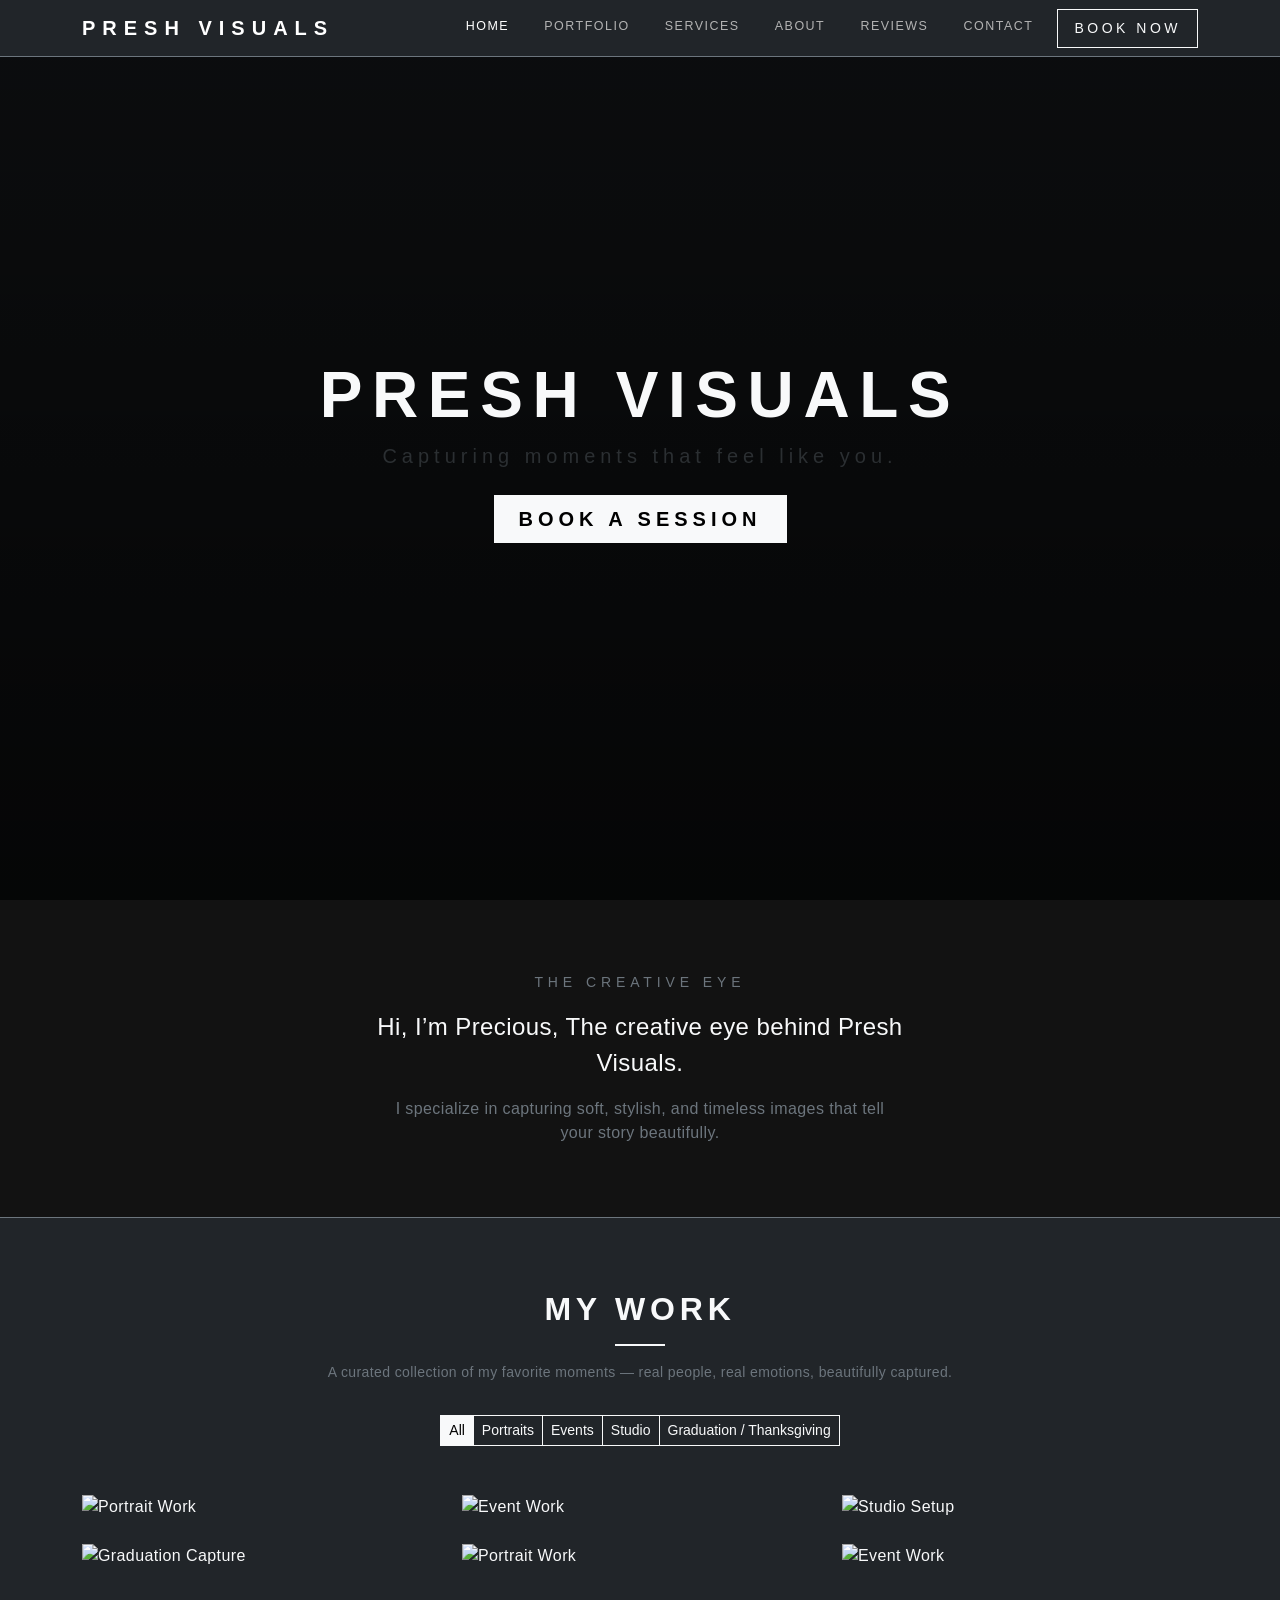
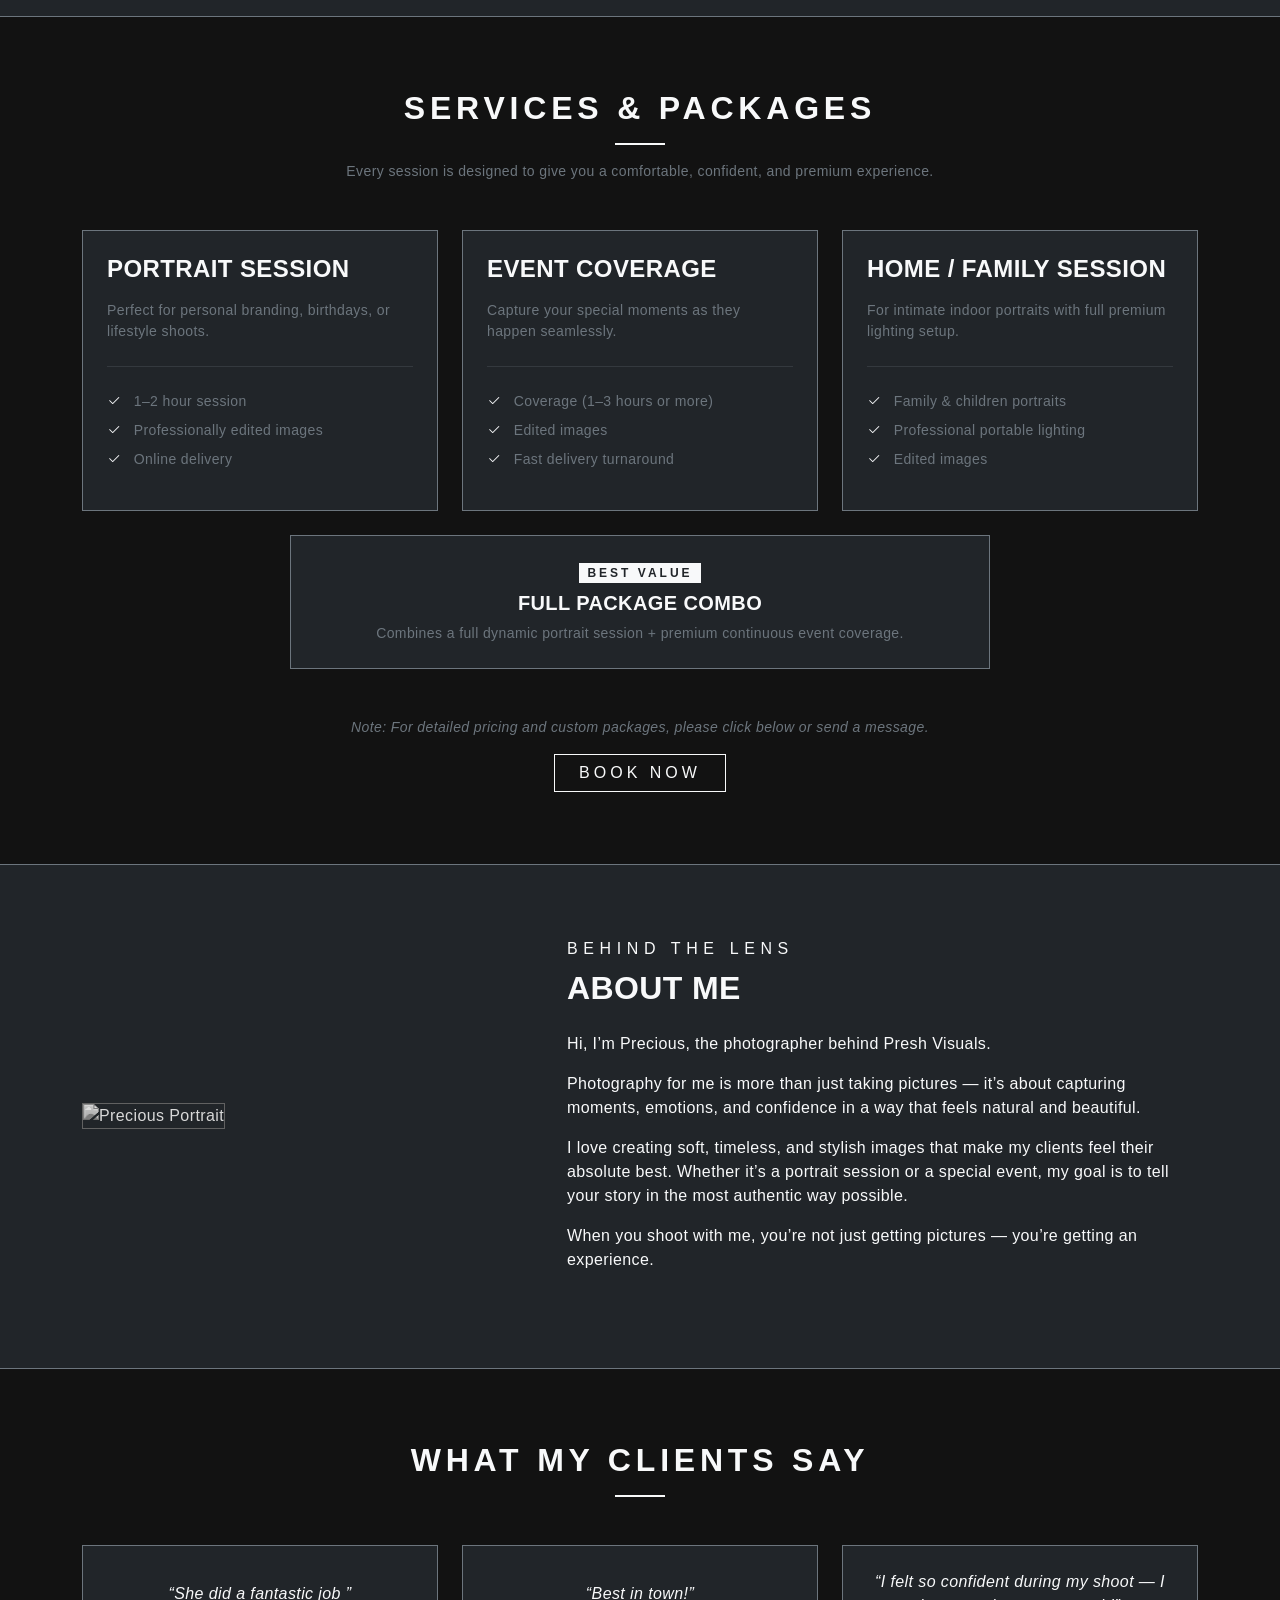
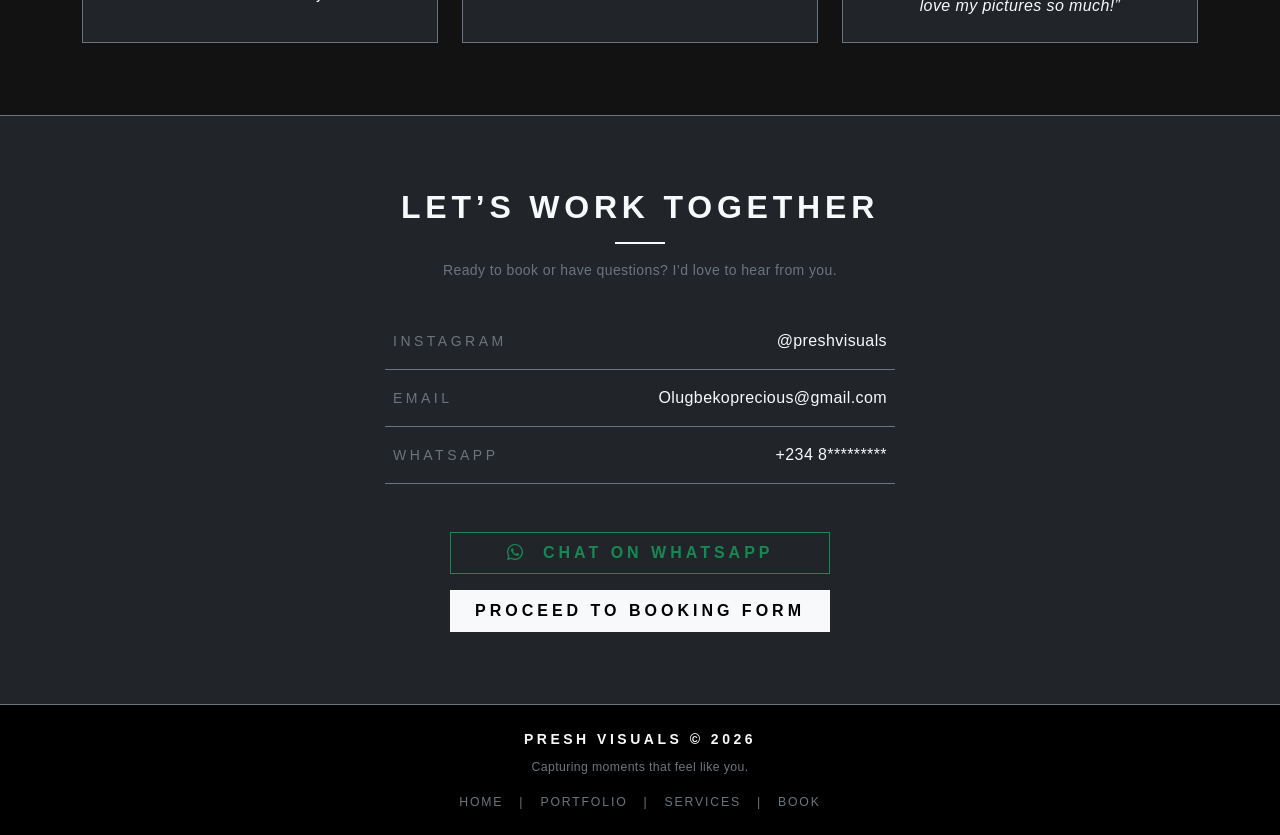
==== index.html @ 42587cef "newone" ====
<!DOCTYPE html>
<html lang="en">
<head>
    <meta charset="UTF-8">
    <meta name="viewport" content="width=device-width, initial-scale=1.0">
    <title>Presh Visuals | Photography Portfolio</title>
    <!-- Bootstrap 5 CSS -->
    <link href="https://cdn.jsdelivr.net/npm/bootstrap@5.3.3/dist/css/bootstrap.min.css" rel="stylesheet">
    <!-- Bootstrap Icons -->
    <link rel="stylesheet" href="https://cdn.jsdelivr.net/npm/bootstrap-icons@1.11.3/font/bootstrap-icons.min.css">
    <!-- Custom CSS Styling -->
    <link rel="stylesheet" href="style.css">
</head>
<body class="bg-dark text-light">

    <!-- Navbar -->
    <nav class="navbar navbar-expand-lg navbar-dark bg-dark fixed-top border-bottom border-secondary">
        <div class="container">
            <a class="navbar-brand fw-bold tracking-widest text-uppercase" href="index.html">Presh Visuals</a>
            <button class="navbar-toggler border-0" type="button" data-bs-toggle="collapse" data-bs-target="#navbarNav">
                <span class="navbar-toggler-icon"></span>
            </button>
            <div class="collapse navbar-collapse" id="navbarNav">
                <ul class="navbar-nav ms-auto">
                    <li class="nav-item"><a class="nav-link active" href="#home">Home</a></li>
                    <li class="nav-item"><a class="nav-link" href="#portfolio">Portfolio</a></li>
                    <li class="nav-item"><a class="nav-link" href="#services">Services</a></li>
                    <li class="nav-item"><a class="nav-link" href="#about">About</a></li>
                    <li class="nav-item"><a class="nav-link" href="#testimonials">Reviews</a></li>
                    <li class="nav-item"><a class="nav-link" href="#contact">Contact</a></li>
                    <li class="nav-item ms-lg-3"><a class="btn btn-sm btn-outline-light rounded-0 text-uppercase tracking-wider px-3 py-2" href="booking.html">Book Now</a></li>
                </ul>
            </div>
        </div>
    </nav>

    <!-- Hero Section -->
    <header id="home" class="min-vh-100 d-flex align-items-center justify-content-center text-center position-relative" 
            style="background: linear-gradient(rgba(0,0,0,0.65), rgba(0,0,0,0.85)), url('https://images.unsplash.com/photo-1542038784456-1ea8e935640e?q=80&w=1600') center/cover no-repeat;">
        <div class="container">
            <h1 class="display-3 fw-bold text-uppercase tracking-wide mb-2">Presh Visuals</h1>
            <p class="lead text-secondary-emphasis tracking-wider mb-4">Capturing moments that feel like you.</p>
            <a href="booking.html" class="btn btn-light btn-lg px-4 rounded-0 text-uppercase tracking-wider fw-bold">Book a Session</a>
        </div>
    </header>

    <!-- Short Intro Section -->
    <section class="py-5 bg-black-50 text-center border-bottom border-secondary">
        <div class="container py-4 max-w-md">
            <span class="text-uppercase tracking-widest text-secondary small d-block mb-3">The Creative Eye</span>
            <p class="fs-4 fw-light text-light mb-3">Hi, I’m Precious, The creative eye behind Presh Visuals.</p>
            <p class="text-secondary mb-0">I specialize in capturing soft, stylish, and timeless images that tell your story beautifully.</p>
        </div>
    </section>

    <!-- Portfolio Section -->
    <section id="portfolio" class="py-5 mt-4">
        <div class="container">
            <div class="text-center mb-5">
                <h2 class="text-uppercase fw-bold tracking-wide">My Work</h2>
                <div class="hr-line mx-auto bg-light my-3" style="width: 50px; height: 2px;"></div>
                <p class="text-secondary small">A curated collection of my favorite moments — real people, real emotions, beautifully captured.</p>
                
                <!-- Advanced Segment Control Filter -->
                <div class="btn-group filter-button-group mt-3" role="group">
                    <button type="button" class="btn btn-sm btn-outline-light active rounded-0" data-filter="all">All</button>
                    <button type="button" class="btn btn-sm btn-outline-light rounded-0" data-filter="portraits">Portraits</button>
                    <button type="button" class="btn btn-sm btn-outline-light rounded-0" data-filter="events">Events</button>
                    <button type="button" class="btn btn-sm btn-outline-light rounded-0" data-filter="studio">Studio</button>
                    <button type="button" class="btn btn-sm btn-outline-light rounded-0" data-filter="graduation">Graduation / Thanksgiving</button>
                </div>
            </div>

            <!-- Mosaic Photo Target Array -->
            <div class="row g-4 id-gallery-grid">
                <div class="col-md-6 col-lg-4 gallery-item" data-category="portraits">
                    <div class="overflow-hidden position-relative img-hover-box"><img src="https://images.unsplash.com/photo-1534528741775-53994a69daeb?q=80&w=600" class="img-fluid w-100 transition-transform" alt="Portrait Work"></div>
                </div>
                <div class="col-md-6 col-lg-4 gallery-item" data-category="events">
                    <div class="overflow-hidden position-relative img-hover-box"><img src="https://images.unsplash.com/photo-1511795409834-ef04bbd61622?q=80&w=600" class="img-fluid w-100 transition-transform" alt="Event Work"></div>
                </div>
                <div class="col-md-6 col-lg-4 gallery-item" data-category="studio">
                    <div class="overflow-hidden position-relative img-hover-box"><img src="https://images.unsplash.com/photo-1507003211169-0a1dd7228f2d?q=80&w=600" class="img-fluid w-100 transition-transform" alt="Studio Setup"></div>
                </div>
                <div class="col-md-6 col-lg-4 gallery-item" data-category="graduation">
                    <div class="overflow-hidden position-relative img-hover-box"><img src="https://images.unsplash.com/photo-1523050854058-8df90110c9f1?q=80&w=600" class="img-fluid w-100 transition-transform" alt="Graduation Capture"></div>
                </div>
                <div class="col-md-6 col-lg-4 gallery-item" data-category="portraits">
                    <div class="overflow-hidden position-relative img-hover-box"><img src="https://images.unsplash.com/photo-1517841905240-472988babdf9?q=80&w=600" class="img-fluid w-100 transition-transform" alt="Portrait Work"></div>
                </div>
                <div class="col-md-6 col-lg-4 gallery-item" data-category="events">
                    <div class="overflow-hidden position-relative img-hover-box"><img src="https://images.unsplash.com/photo-1464366400600-7168b8af9bc3?q=80&w=600" class="img-fluid w-100 transition-transform" alt="Event Work"></div>
                </div>
            </div>
        </div>
    </section>

    <!-- Services & Pricing Packages Layout -->
    <section id="services" class="py-5 bg-black-50 border-top border-bottom border-secondary">
        <div class="container py-4">
            <div class="text-center mb-5">
                <h2 class="text-uppercase fw-bold tracking-wide">Services & Packages</h2>
                <div class="hr-line mx-auto bg-light my-3" style="width: 50px; height: 2px;"></div>
                <p class="text-secondary small">Every session is designed to give you a comfortable, confident, and premium experience.</p>
            </div>

            <div class="row g-4 justify-content-center">
                <!-- Package 1 -->
                <div class="col-md-6 col-lg-4">
                    <div class="card bg-dark border-secondary h-100 rounded-0 p-4">
                        <h4 class="text-uppercase fw-bold text-light mb-3">Portrait Session</h4>
                        <p class="text-secondary small mb-4">Perfect for personal branding, birthdays, or lifestyle shoots.</p>
                        <hr class="border-secondary mt-auto mb-4">
                        <ul class="list-unstyled text-secondary small space-y-2">
                            <li class="mb-2"><i class="bi bi-check2 text-light me-2"></i> 1–2 hour session</li>
                            <li class="mb-2"><i class="bi bi-check2 text-light me-2"></i> Professionally edited images</li>
                            <li><i class="bi bi-check2 text-light me-2"></i> Online delivery</li>
                        </ul>
                    </div>
                </div>
                <!-- Package 2 -->
                <div class="col-md-6 col-lg-4">
                    <div class="card bg-dark border-secondary h-100 rounded-0 p-4">
                        <h4 class="text-uppercase fw-bold text-light mb-3">Event Coverage</h4>
                        <p class="text-secondary small mb-4">Capture your special moments as they happen seamlessly.</p>
                        <hr class="border-secondary mt-auto mb-4">
                        <ul class="list-unstyled text-secondary small">
                            <li class="mb-2"><i class="bi bi-check2 text-light me-2"></i> Coverage (1–3 hours or more)</li>
                            <li class="mb-2"><i class="bi bi-check2 text-light me-2"></i> Edited images</li>
                            <li><i class="bi bi-check2 text-light me-2"></i> Fast delivery turnaround</li>
                        </ul>
                    </div>
                </div>
                <!-- Package 3 -->
                <div class="col-md-6 col-lg-4">
                    <div class="card bg-dark border-secondary h-100 rounded-0 p-4">
                        <h4 class="text-uppercase fw-bold text-light mb-3">Home / Family Session</h4>
                        <p class="text-secondary small mb-4">For intimate indoor portraits with full premium lighting setup.</p>
                        <hr class="border-secondary mt-auto mb-4">
                        <ul class="list-unstyled text-secondary small">
                            <li class="mb-2"><i class="bi bi-check2 text-light me-2"></i> Family & children portraits</li>
                            <li class="mb-2"><i class="bi bi-check2 text-light me-2"></i> Professional portable lighting</li>
                            <li><i class="bi bi-check2 text-light me-2"></i> Edited images</li>
                        </ul>
                    </div>
                </div>
            </div>

            <!-- Value Highlight Banner -->
            <div class="bg-dark border border-secondary text-center p-4 mt-4 max-w-lg mx-auto">
                <span class="badge bg-light text-dark rounded-0 text-uppercase tracking-wider px-2 py-1 mb-2">Best Value</span>
                <h5 class="text-uppercase fw-bold mb-2">Full Package Combo</h5>
                <p class="text-secondary small mb-0">Combines a full dynamic portrait session + premium continuous event coverage.</p>
            </div>

            <div class="text-center mt-5">
                <p class="text-secondary small italic mb-3">Note: For detailed pricing and custom packages, please click below or send a message.</p>
                <a href="booking.html" class="btn btn-outline-light rounded-0 text-uppercase tracking-wider px-4">Book Now</a>
            </div>
        </div>
    </section>

    <!-- About Page Section -->
    <section id="about" class="py-5">
        <div class="container py-4">
            <div class="row align-items-center g-5">
                <div class="col-lg-5">
                    <img src="https://images.unsplash.com/photo-1531746020798-e6953c6e8e04?q=80&w=600" class="img-fluid grayscale-profile border border-secondary" alt="Precious Portrait">
                </div>
                <div class="col-lg-7">
                    <span class="text-uppercase tracking-widest text-light d-block mb-2">Behind the Lens</span>
                    <h2 class="text-uppercase fw-bold mb-4">About Me</h2>
                    <p class="text-light">Hi, I’m Precious, the photographer behind Presh Visuals.</p>
                    <p class="text-light">Photography for me is more than just taking pictures — it’s about capturing moments, emotions, and confidence in a way that feels natural and beautiful.</p>
                    <p class="text-light">I love creating soft, timeless, and stylish images that make my clients feel their absolute best. Whether it’s a portrait session or a special event, my goal is to tell your story in the most authentic way possible.</p>
                    <p class="text-light mb-4">When you shoot with me, you’re not just getting pictures — you’re getting an experience.</p>
                </div>
            </div>
        </div>
    </section>

    <!-- Testimonials Section -->
    <section id="testimonials" class="py-5 bg-black-50 border-top border-bottom border-secondary">
        <div class="container py-4">
            <div class="text-center mb-5">
                <h2 class="text-uppercase fw-bold tracking-wide">What My Clients Say</h2>
                <div class="hr-line mx-auto bg-light my-3" style="width: 50px; height: 2px;"></div>
            </div>
            <div class="row g-4">
                <div class="col-md-4">
                    <div class="p-4 border border-secondary bg-dark text-center h-100 d-flex flex-column justify-content-center">
                        <p class="italic text-light mb-0 ">“She did a fantastic job ”</p>
                    </div>
                </div>
                <div class="col-md-4">
                    <div class="p-4 border border-secondary bg-dark text-center h-100 d-flex flex-column justify-content-center">
                        <p class="italic text-light mb-0">“Best in town!”</p>
                    </div>
                </div>
                <div class="col-md-4">
                    <div class="p-4 border border-secondary bg-dark  text-center h-100 d-flex flex-column justify-content-center">
                        <p class="italic text-light mb-0">“I felt so confident during my shoot — I love my pictures so much!”</p>
                    </div>
                </div>
            </div>
        </div>
    </section>

    <!-- Contact Page Section -->
    <section id="contact" class="py-5 text-center">
        <div class="container py-4 max-w-md">
            <h2 class="text-uppercase fw-bold tracking-wide mb-2">Let’s Work Together</h2>
            <div class="hr-line mx-auto bg-light my-3" style="width: 50px; height: 2px;"></div>
            <p class="text-secondary small mb-5">Ready to book or have questions? I’d love to hear from you.</p>

            <div class="row justify-content-center text-start mb-5 g-3 px-3">
                <div class="col-12 border-bottom border-secondary pb-3 d-flex justify-content-between align-items-center">
                    <span class="text-uppercase tracking-wider small text-secondary">Instagram</span>
                    <a href="https://www.instagram.com/preshvisuals_?igsh=MWlxY2p1ZTU3NzMyNA%3D%3D&utm_source=qr" target="_blank" class="text-light text-decoration-none hover-white">@preshvisuals</a>
                </div>
                <div class="col-12 border-bottom border-secondary pb-3 d-flex justify-content-between align-items-center">
                    <span class="text-uppercase tracking-wider small text-secondary">Email</span>
                    <a href="mailto:Olugbekoprecious@gmail.com" class="text-light text-decoration-none hover-white">Olugbekoprecious@gmail.com</a>
                </div>
                <div class="col-12 border-bottom border-secondary pb-3 d-flex justify-content-between align-items-center">
                    <span class="text-uppercase tracking-wider small text-secondary">WhatsApp</span>
                    <span class="text-light"> +234 8*********</span>
                </div>
            </div>

            <!-- Instant Access Trigger Interface Buttons -->
            <div class="d-grid gap-3 max-w-sm mx-auto">
                <a href="https://wa.me/2348072279469" target="_blank" class="btn btn-outline-success rounded-0 text-uppercase tracking-wider fw-bold py-2">
                    <i class="bi bi-whatsapp me-2"></i> Chat on WhatsApp
                </a>
                <a href="booking.html" class="btn btn-light rounded-0 text-uppercase tracking-wider fw-bold py-2">
                    Proceed to Booking Form
                </a>
            </div>
        </div>
    </section>

    <!-- Footer Module -->
    <footer class="bg-black py-4 text-center text-secondary small border-top border-secondary">
        <div class="container">
            <p class="mb-2 fw-bold text-uppercase tracking-wider text-light">Presh Visuals &copy; 2026</p>
            <p class="small text-secondary mb-3">Capturing moments that feel like you.</p>
            <div class="d-flex justify-content-center gap-3 small text-uppercase tracking-wide">
                <a href="#home" class="text-reset text-decoration-none hover-white">Home</a> | 
                <a href="#portfolio" class="text-reset text-decoration-none hover-white">Portfolio</a> | 
                <a href="#services" class="text-reset text-decoration-none hover-white">Services</a> | 
                <a href="booking.html" class="text-reset text-decoration-none hover-white">Book</a>
            </div>
        </div>
    </footer>

    <!-- Scripts components -->
    <script src="https://cdn.jsdelivr.net/npm/bootstrap@5.3.3/dist/js/bootstrap.bundle.min.js"></script>
    <script src="script.js"></script>
</body>
</html>
---- style.css ----
/* Typography Design Override Framework */
body {
    font-family: -apple-system, BlinkMacSystemFont, "Segoe UI", Roboto, "Helvetica Neue", Arial, sans-serif;
    letter-spacing: 0.025em;
    scroll-behavior: smooth;
}

.tracking-wide { letter-spacing: 0.15em; }
.tracking-wider { letter-spacing: 0.25em; }
.tracking-widest { letter-spacing: 0.35em; }
.italic { font-style: italic; }

.bg-black-50 {
    background-color: #121212 !important;
}

/* Navbar Interface Tweaks */
.navbar-brand {
    font-size: 1.25rem;
}
.nav-link {
    text-transform: uppercase;
    font-size: 0.78rem;
    letter-spacing: 0.12em;
    margin-left: 1.2rem;
    color: #b3b3b3 !important;
    transition: color 0.2s ease;
}
.nav-link.active, .nav-link:hover {
    color: #ffffff !important;
}

/* Grid Mosaic Engine Hover Logic */
.img-hover-box img {
    transition: transform 0.5s cubic-bezier(0.2, 1, 0.3, 1);
    object-fit: cover;
    height: 380px;
}
.img-hover-box:hover img {
    transform: scale(1.04);
}

/* Grayscale Aesthetics Overlay */
.grayscale-profile {
    filter: brightness(0.85) contrast(1.05) grayscale(100%);
    transition: filter 0.5s ease;
}
.grayscale-profile:hover {
    filter: none;
}

.hover-white:hover {
    color: #ffffff !important;
}

/* Minimalist Underline Inputs */
.form-line-input {
    border-radius: 0;
}
.form-line-input:focus {
    outline: none;
    border-color: #ffffff !important;
    box-shadow: none;
}
.focus-none:focus {
    box-shadow: none;
}

/* Sizing Helpers */
.max-w-sm { max-width: 380px !important; }
.max-w-md { max-width: 550px !important; }
.max-w-lg { max-width: 700px !important; }

/* Filter Display Control Engine animations */
.gallery-item {
    transition: all 0.35s ease;
}
.gallery-item.hide {
    opacity: 0;
    transform: scale(0.85);
    display: none !important;
}
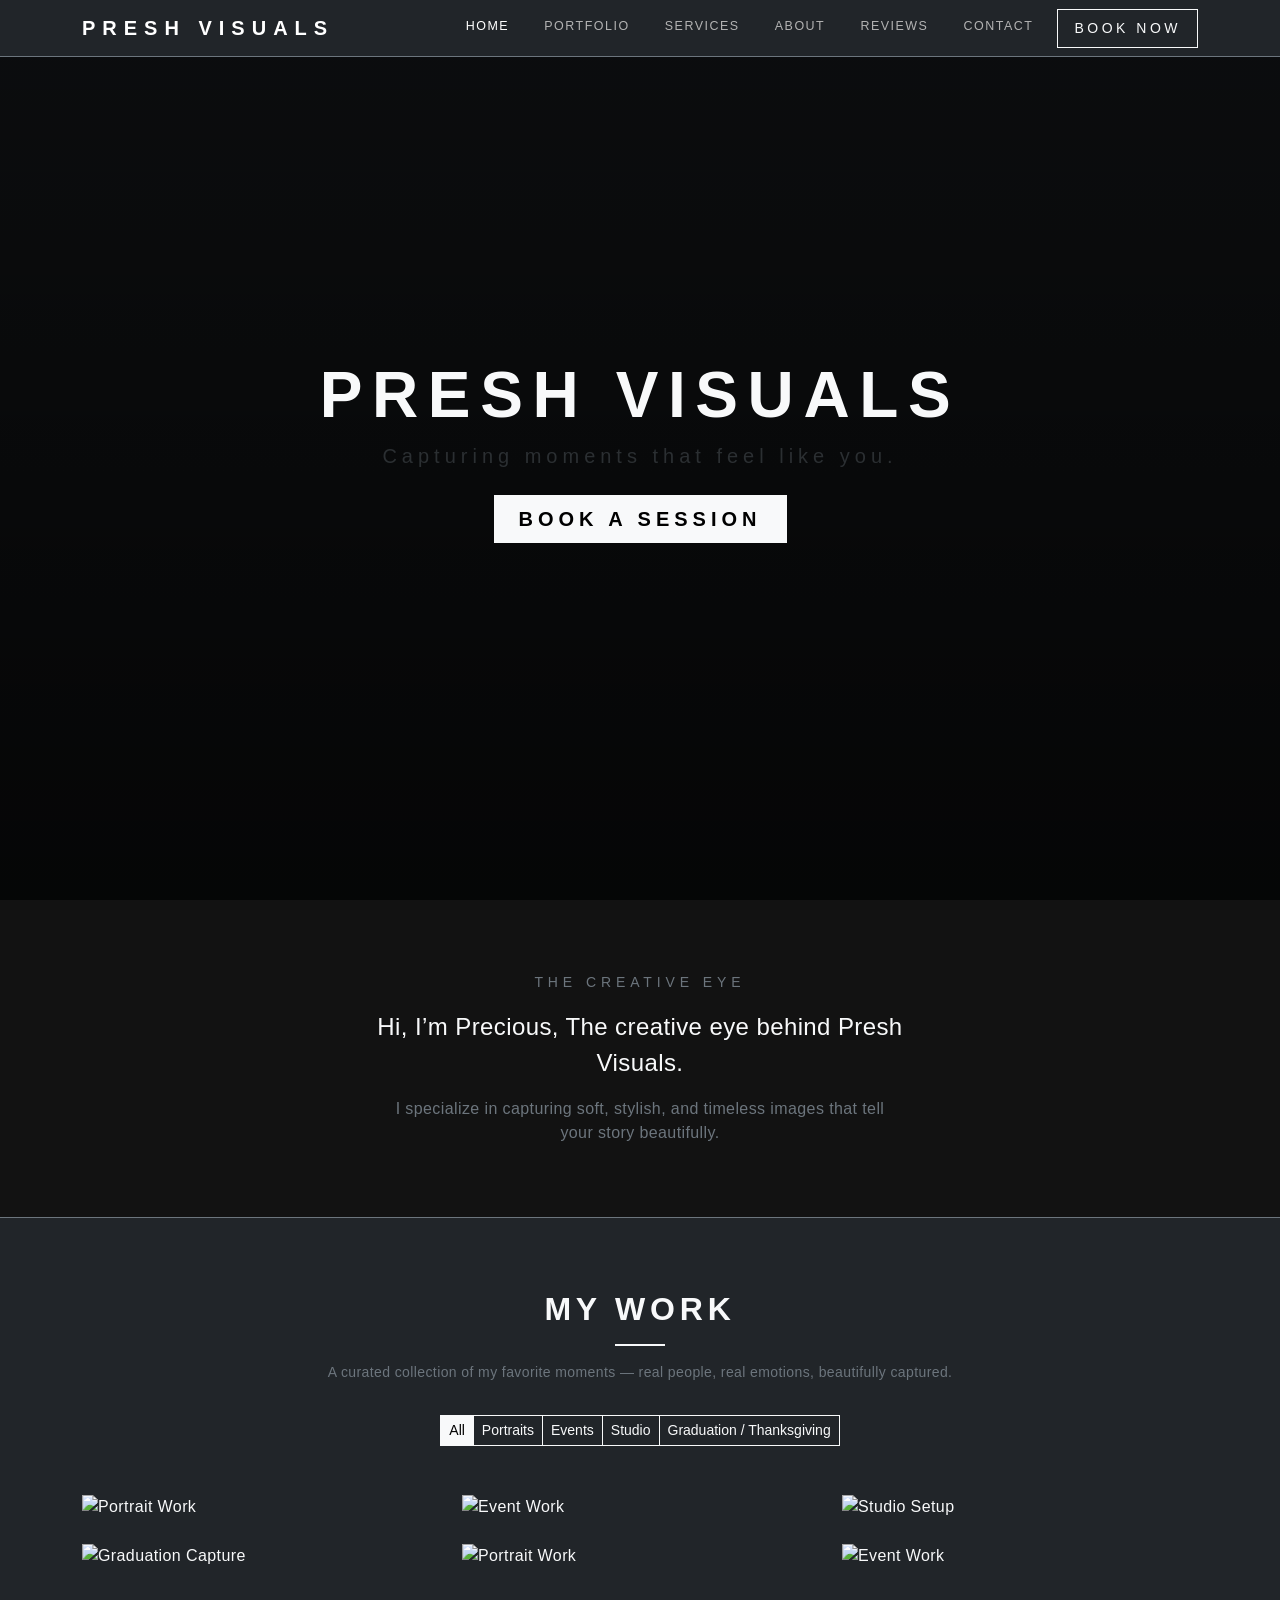
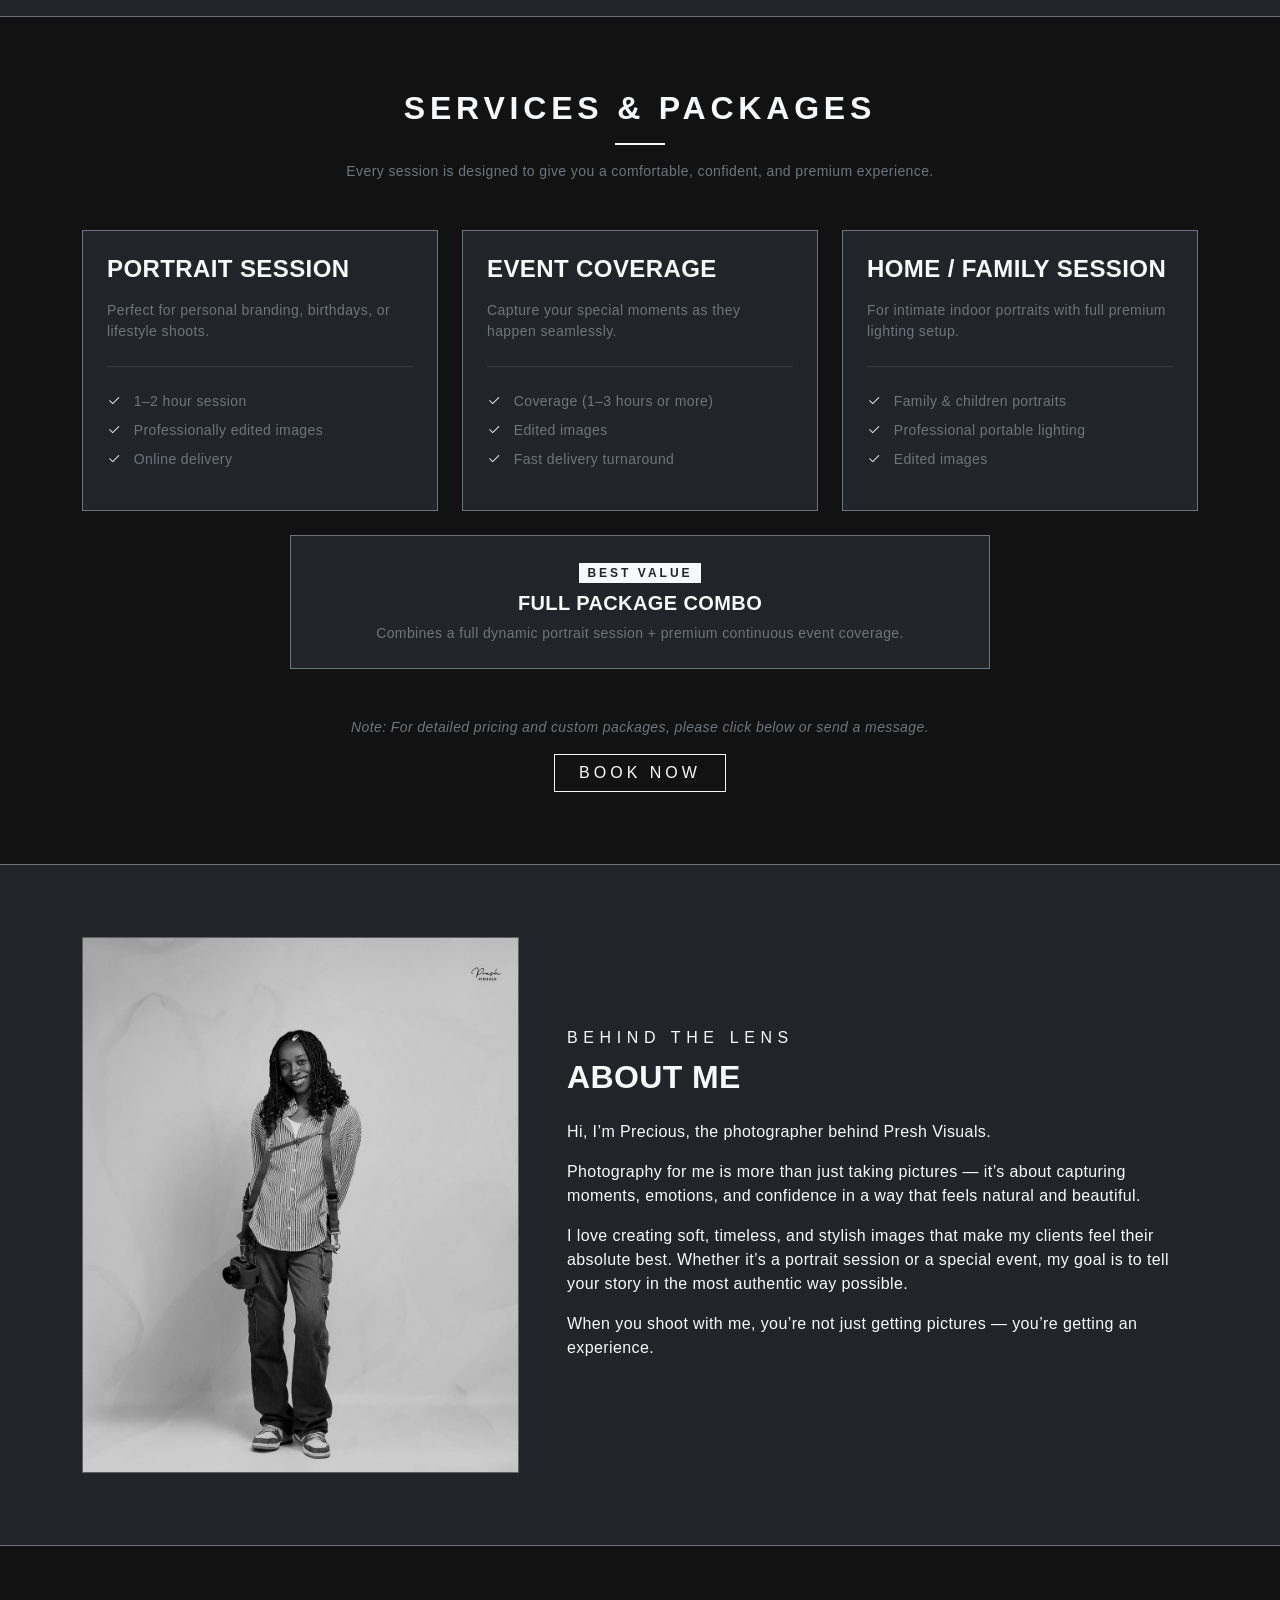
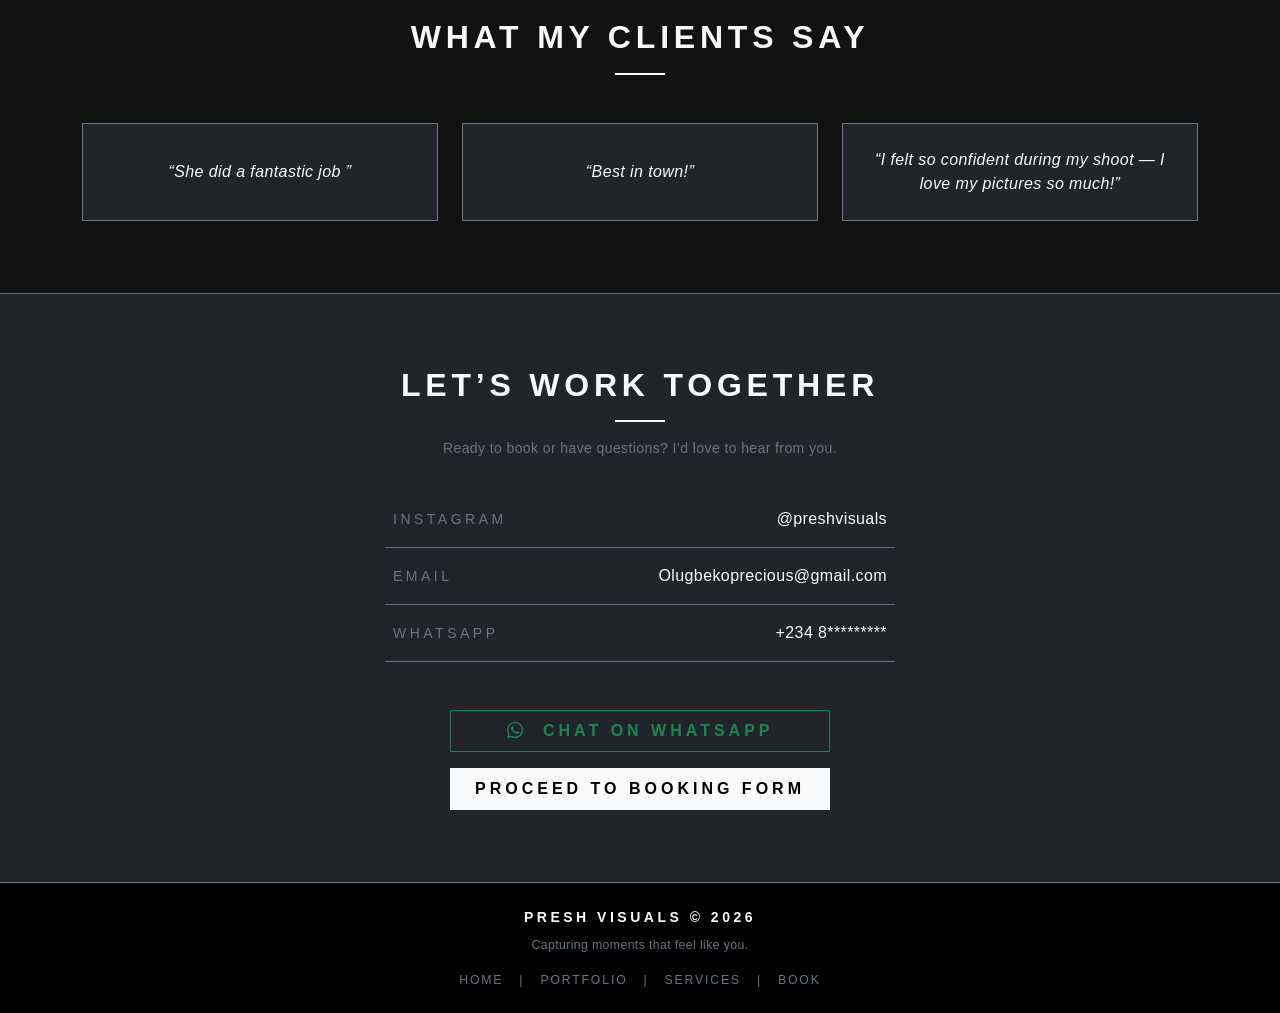
==== commit b481f141: "new" ====
--- a/index.html
+++ b/index.html
@@ -165,7 +165,7 @@
         <div class="container py-4">
             <div class="row align-items-center g-5">
                 <div class="col-lg-5">
-                    <img src="https://images.unsplash.com/photo-1531746020798-e6953c6e8e04?q=80&w=600" class="img-fluid grayscale-profile border border-secondary" alt="Precious Portrait">
+                    <img src="/WhatsApp Image 2026-06-02 at 10.54.06 AM.jpeg" class="img-fluid grayscale-profile border border-secondary" alt="Precious Portrait">
                 </div>
                 <div class="col-lg-7">
                     <span class="text-uppercase tracking-widest text-light d-block mb-2">Behind the Lens</span>
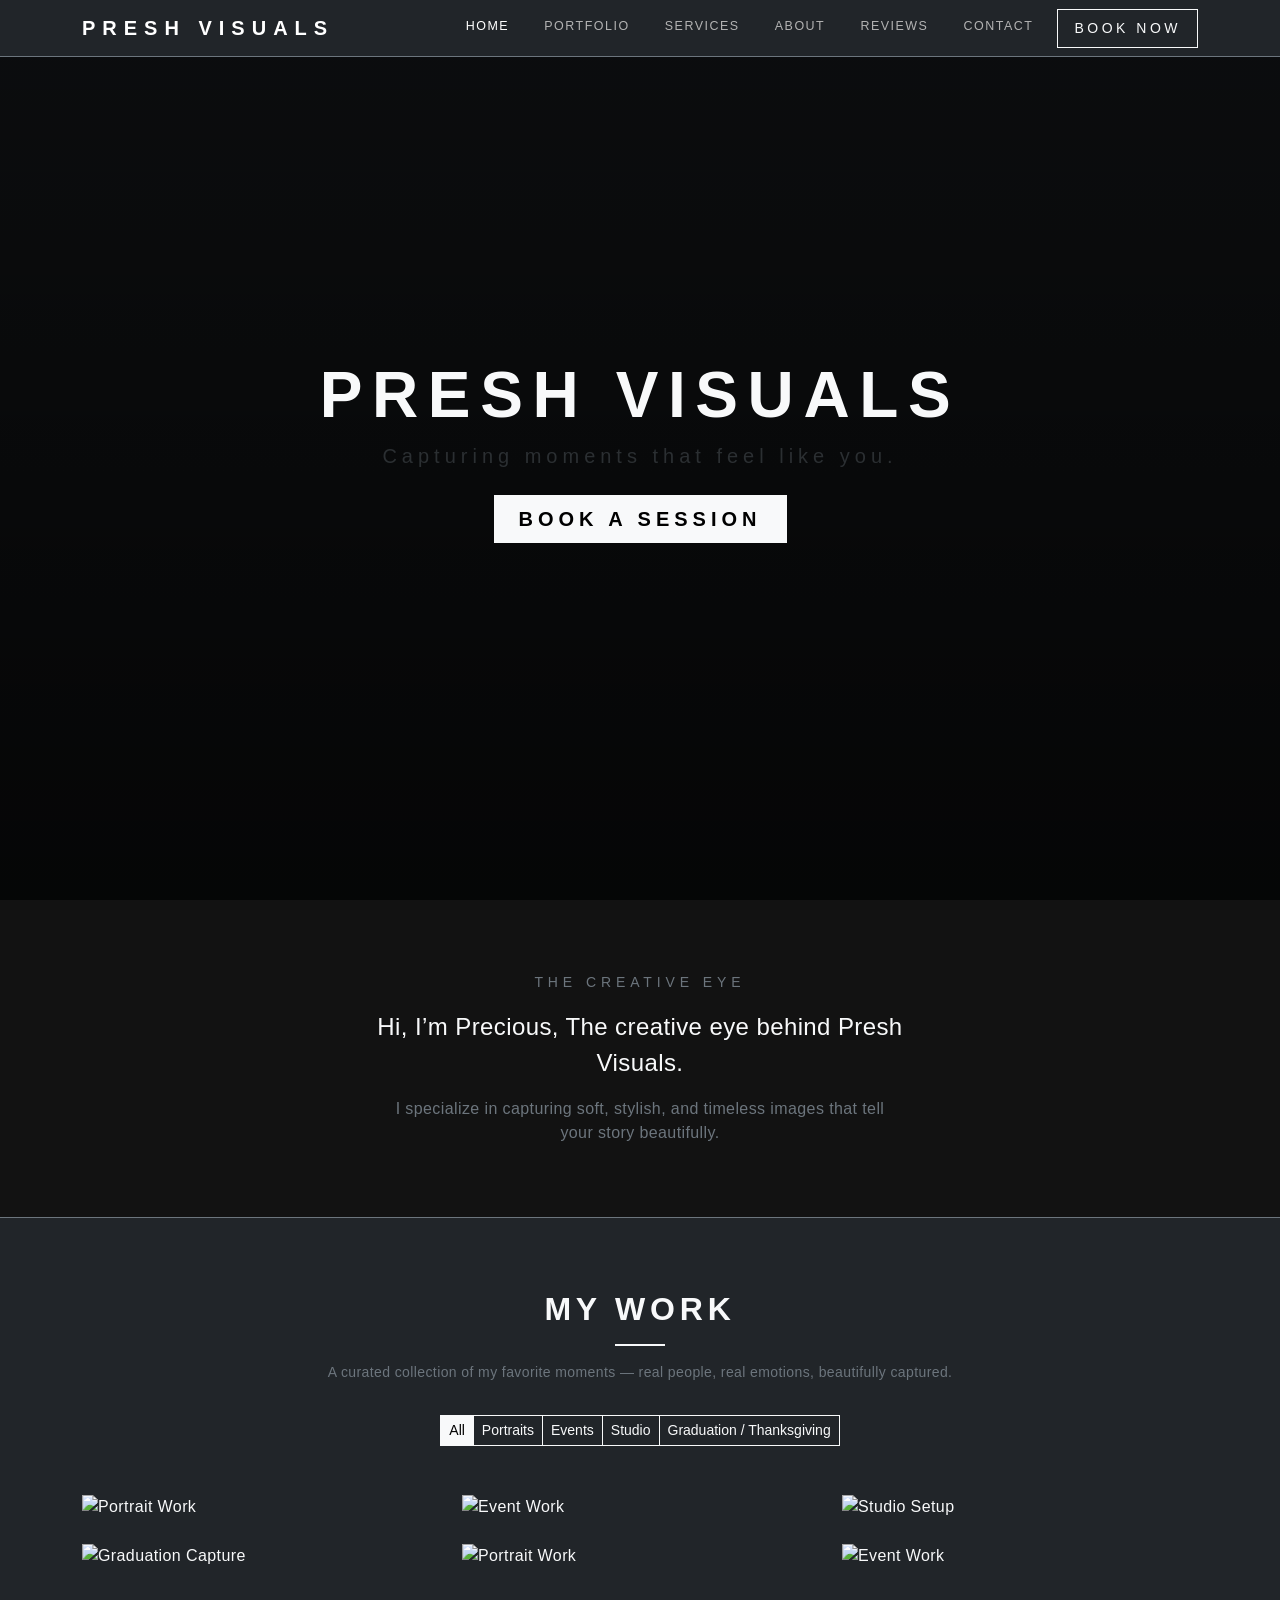
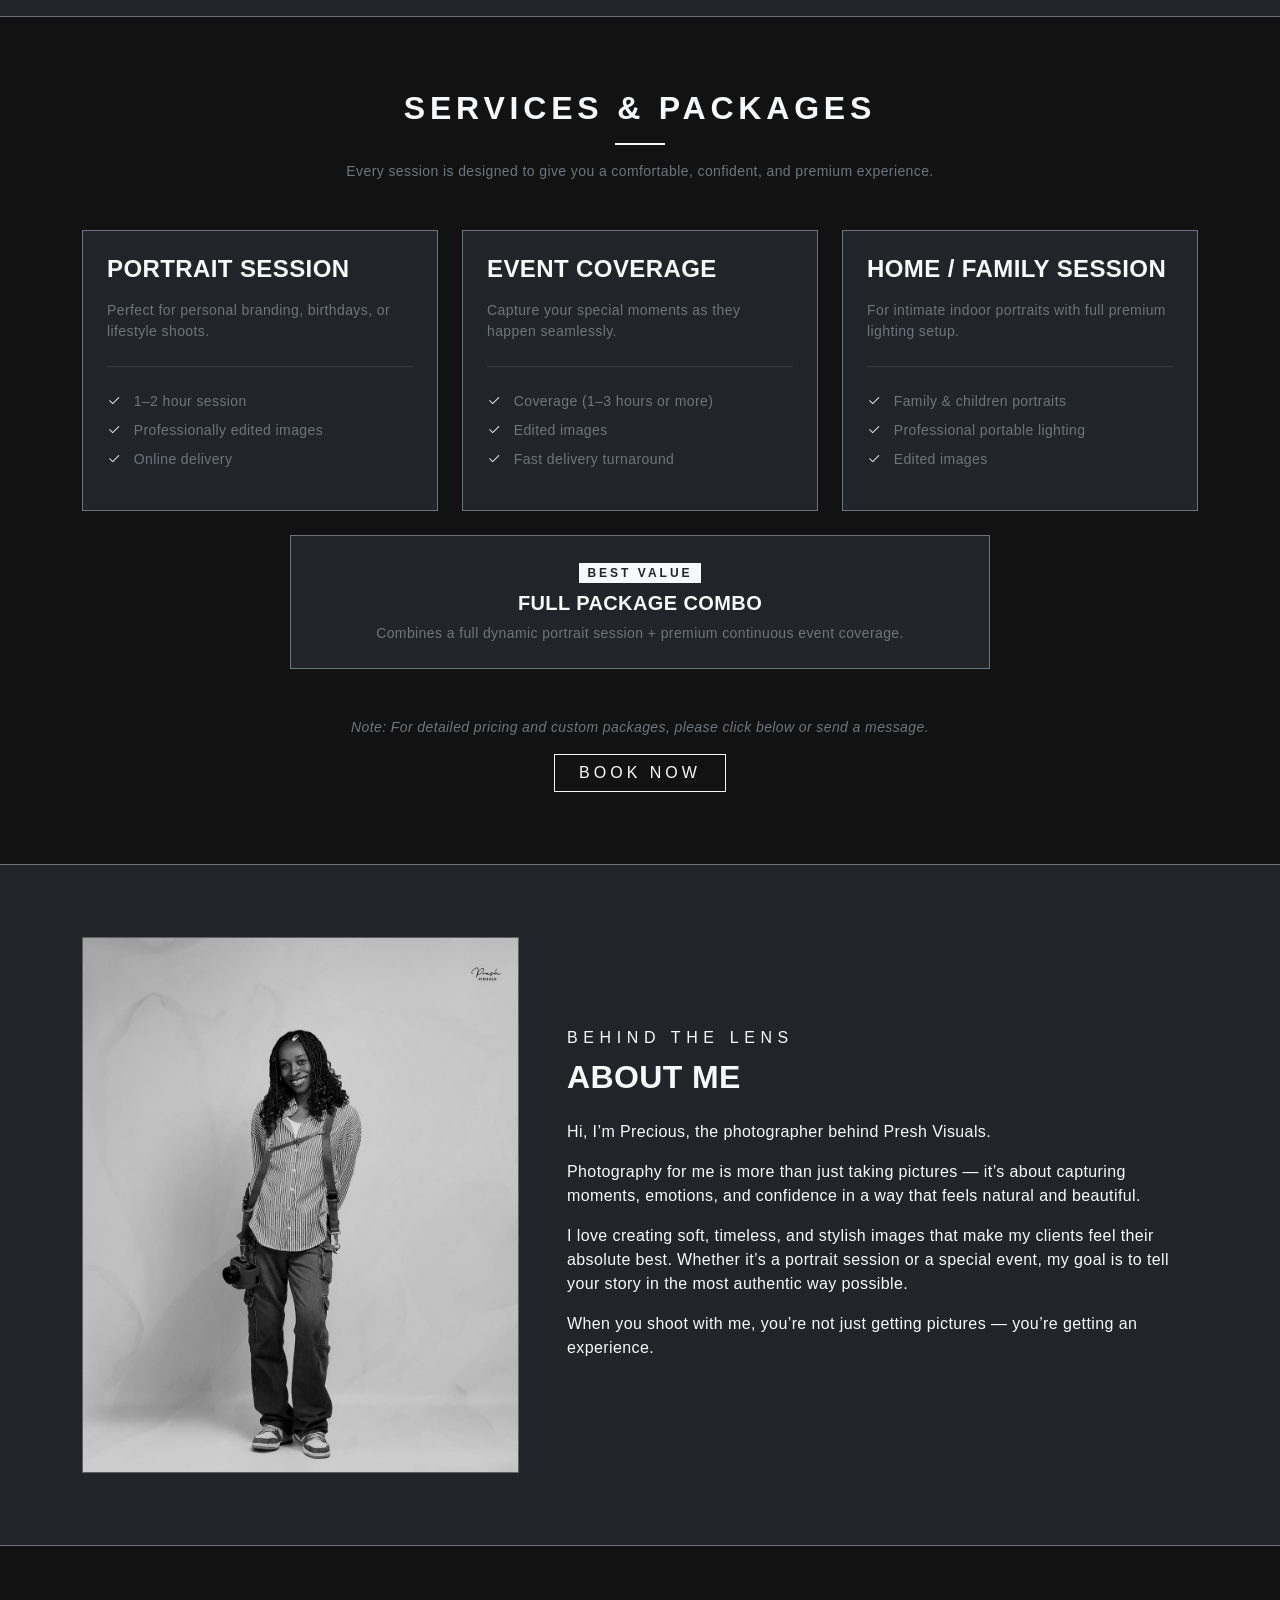
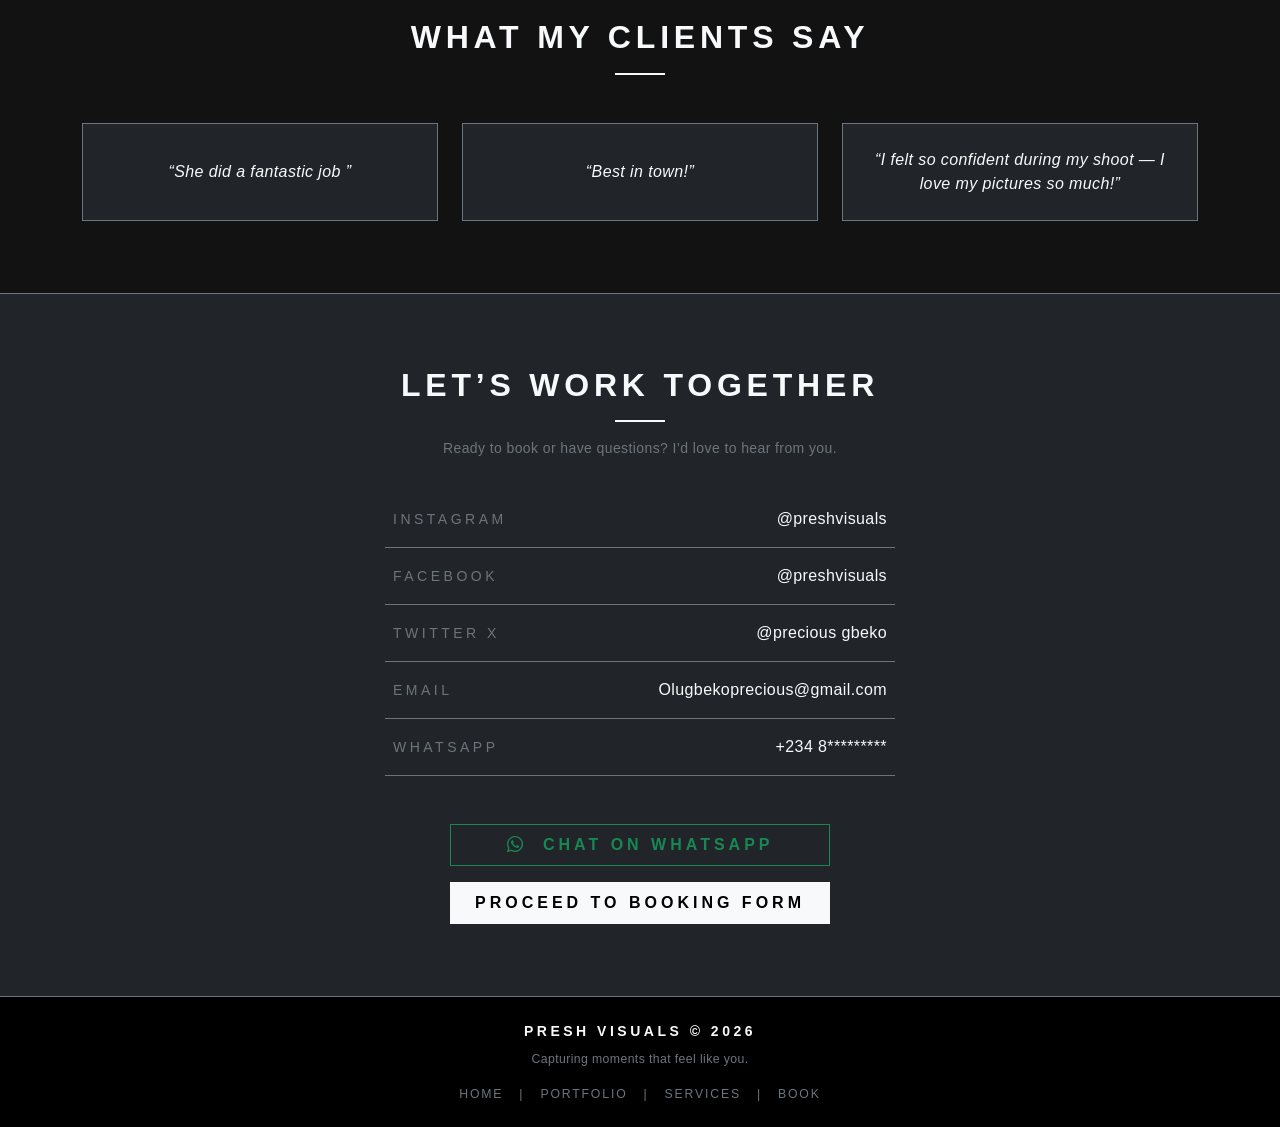
==== commit 0164e0ae: "edit" ====
--- a/index.html
+++ b/index.html
@@ -218,6 +218,14 @@
                     <span class="text-uppercase tracking-wider small text-secondary">Instagram</span>
                     <a href="https://www.instagram.com/preshvisuals_?igsh=MWlxY2p1ZTU3NzMyNA%3D%3D&utm_source=qr" target="_blank" class="text-light text-decoration-none hover-white">@preshvisuals</a>
                 </div>
+                 <div class="col-12 border-bottom border-secondary pb-3 d-flex justify-content-between align-items-center">
+                    <span class="text-uppercase tracking-wider small text-secondary">facebook</span>
+                    <a href="https://www.facebook.com/share/1BNdBpqhTH/?mibextid=wwXIfr" target="_blank" class="text-light text-decoration-none hover-white">@preshvisuals</a>
+                </div>
+                 <div class="col-12 border-bottom border-secondary pb-3 d-flex justify-content-between align-items-center">
+                    <span class="text-uppercase tracking-wider small text-secondary">twitter  x</span>
+                    <a href="https://x.com/preshgbeko?s=21" target="_blank" class="text-light text-decoration-none hover-white">@precious gbeko</a>
+                </div>
                 <div class="col-12 border-bottom border-secondary pb-3 d-flex justify-content-between align-items-center">
                     <span class="text-uppercase tracking-wider small text-secondary">Email</span>
                     <a href="mailto:Olugbekoprecious@gmail.com" class="text-light text-decoration-none hover-white">Olugbekoprecious@gmail.com</a>
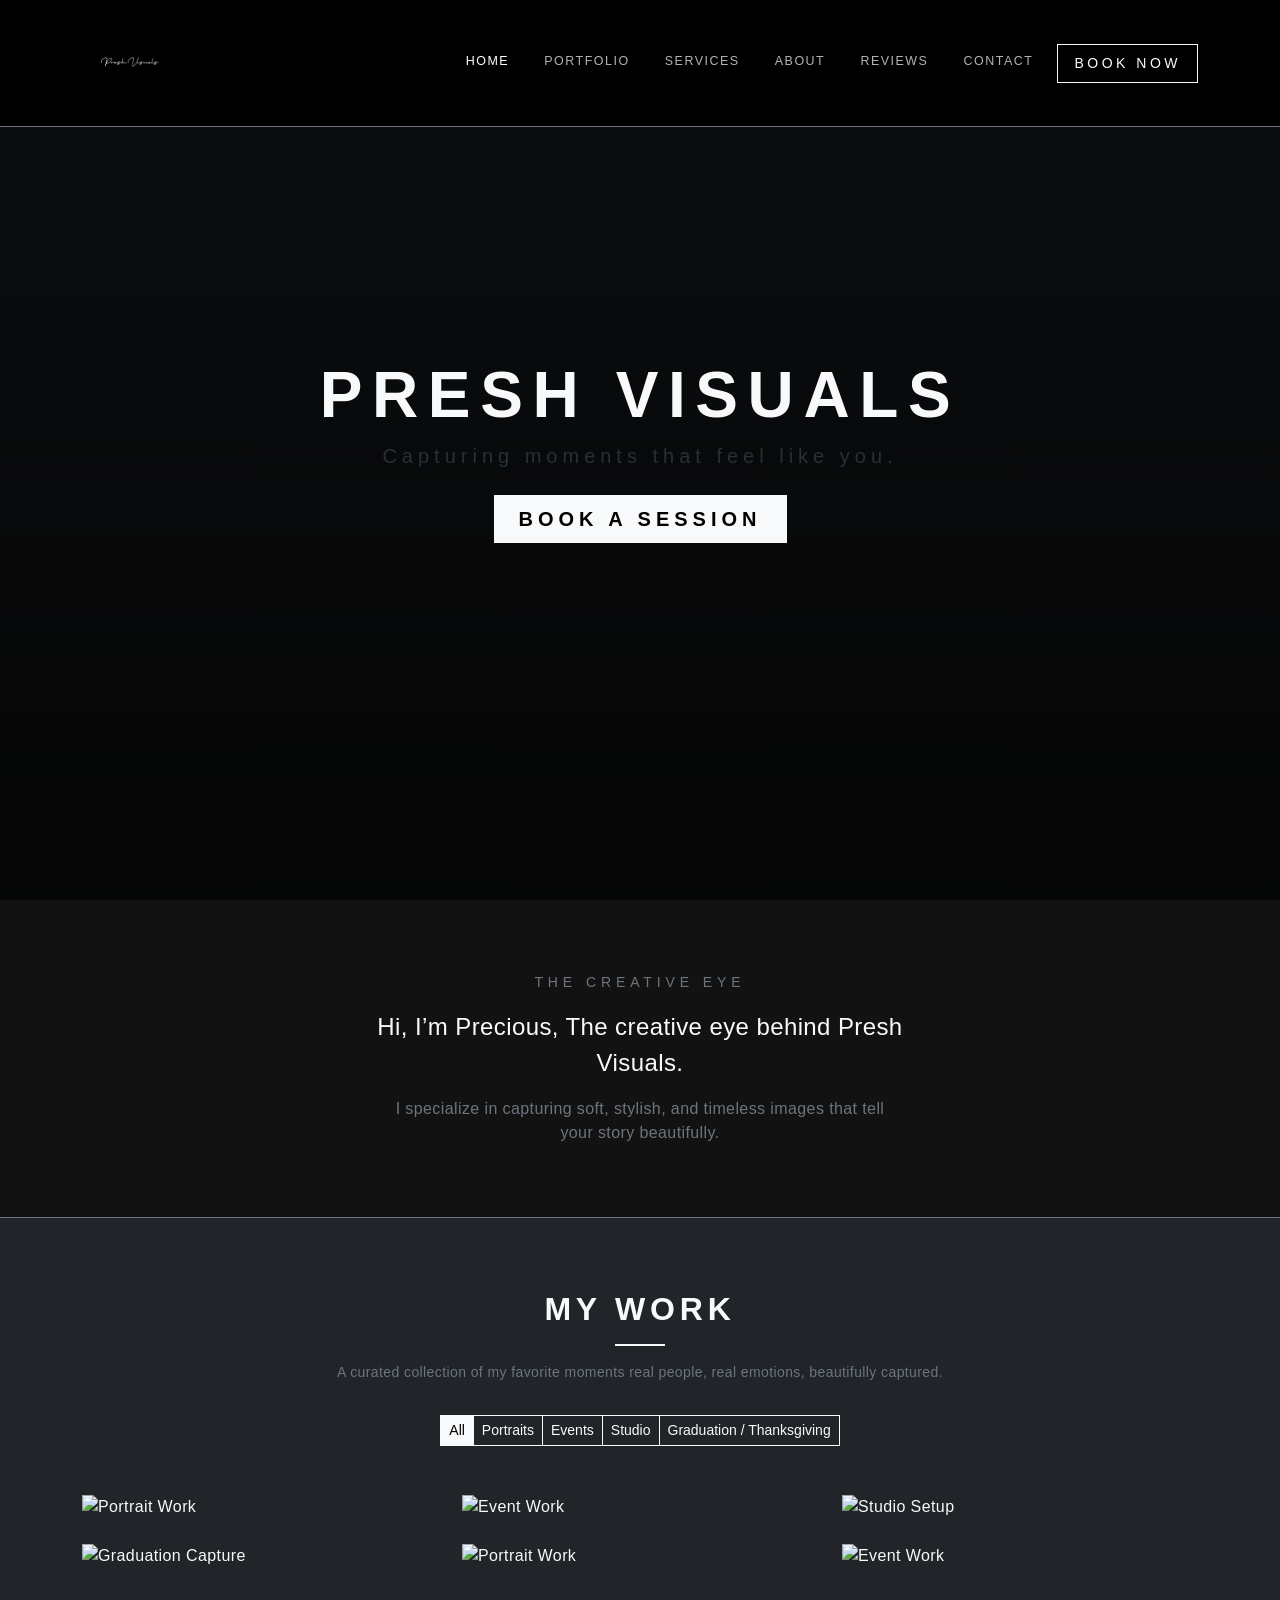
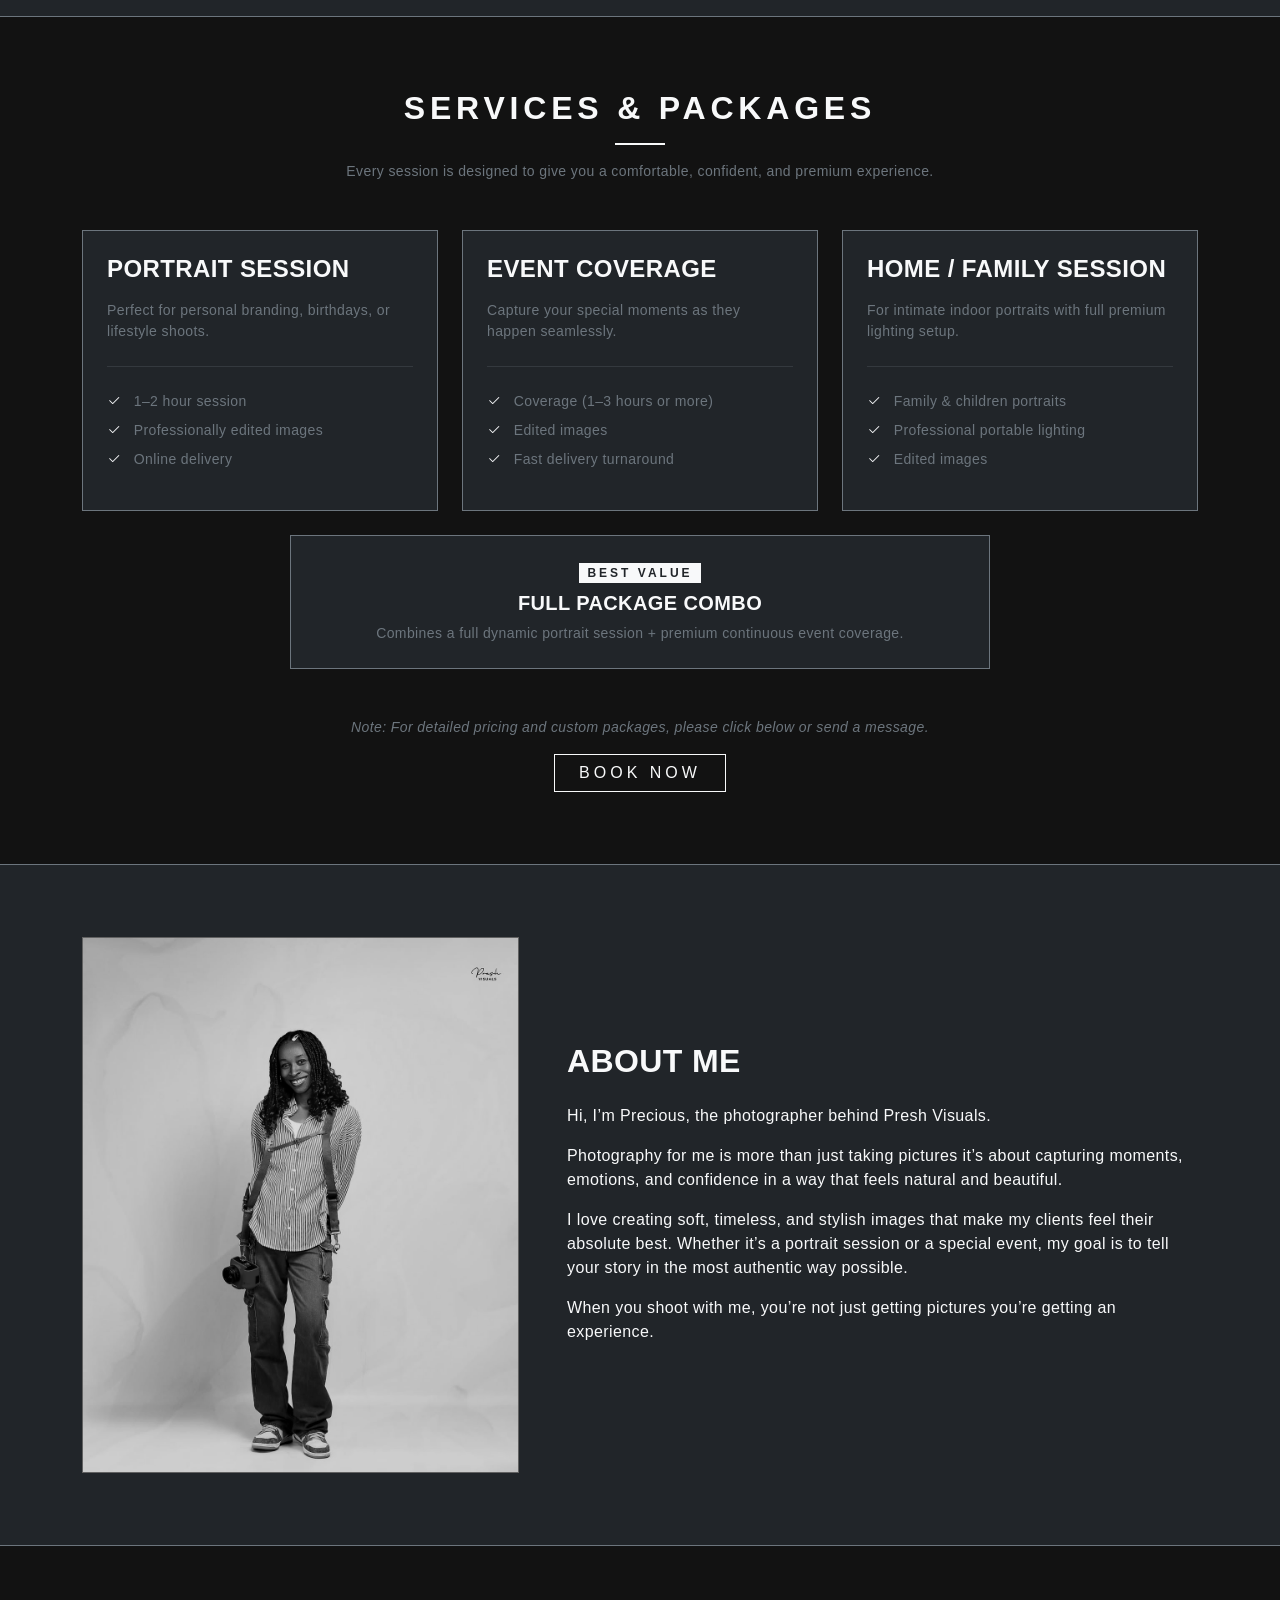
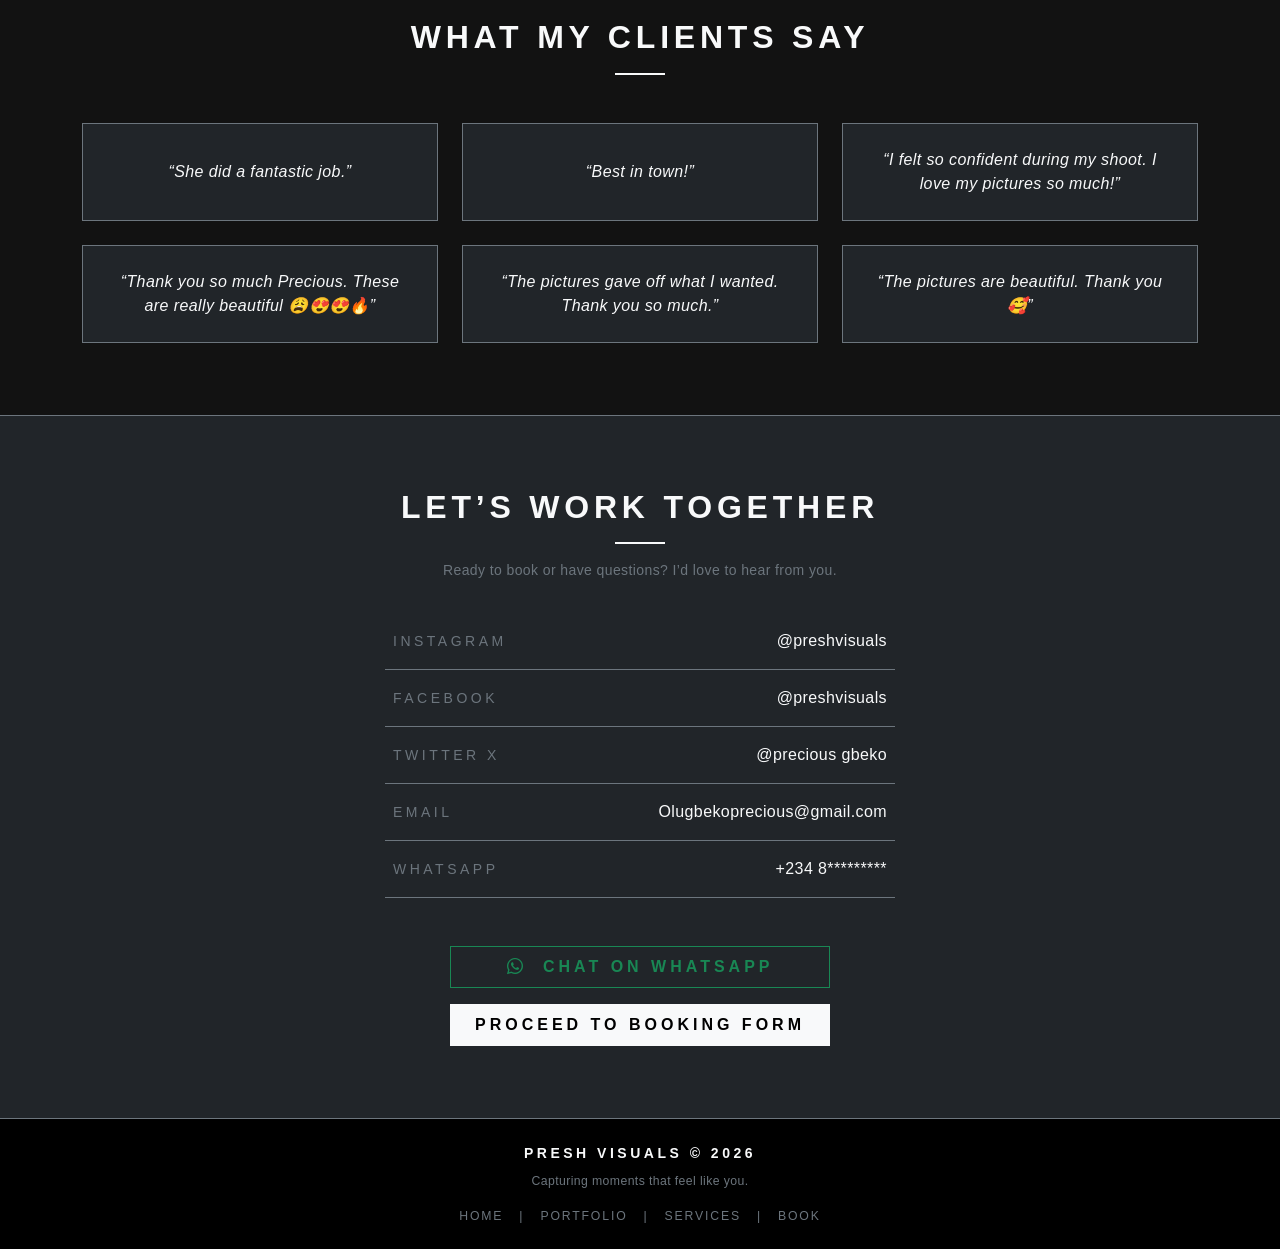
==== commit e9e24e6b: "testiomial" ====
--- a/index.html
+++ b/index.html
@@ -1,5 +1,6 @@
 <!DOCTYPE html>
 <html lang="en">
+
 <head>
     <meta charset="UTF-8">
     <meta name="viewport" content="width=device-width, initial-scale=1.0">
@@ -11,12 +12,15 @@
     <!-- Custom CSS Styling -->
     <link rel="stylesheet" href="style.css">
 </head>
+
 <body class="bg-dark text-light">
 
     <!-- Navbar -->
-    <nav class="navbar navbar-expand-lg navbar-dark bg-dark fixed-top border-bottom border-secondary">
+    <nav class="navbar navbar-expand-lg navbar-dark bg-dark fixed-top border-bottom border-secondary"
+        style="background-color: black !important;">
         <div class="container">
-            <a class="navbar-brand fw-bold tracking-widest text-uppercase" href="index.html">Presh Visuals</a>
+            <a class="navbar-brand fw-bold tracking-widest text-uppercase" href="index.html"><img
+                    src="/WhatsApp Image 2026-06-02 at 11.10.45 AM.jpeg" alt="" srcset="" style="width: 100px;"></a>
             <button class="navbar-toggler border-0" type="button" data-bs-toggle="collapse" data-bs-target="#navbarNav">
                 <span class="navbar-toggler-icon"></span>
             </button>
@@ -28,19 +32,22 @@
                     <li class="nav-item"><a class="nav-link" href="#about">About</a></li>
                     <li class="nav-item"><a class="nav-link" href="#testimonials">Reviews</a></li>
                     <li class="nav-item"><a class="nav-link" href="#contact">Contact</a></li>
-                    <li class="nav-item ms-lg-3"><a class="btn btn-sm btn-outline-light rounded-0 text-uppercase tracking-wider px-3 py-2" href="booking.html">Book Now</a></li>
+                    <li class="nav-item ms-lg-3"><a
+                            class="btn btn-sm btn-outline-light rounded-0 text-uppercase tracking-wider px-3 py-2"
+                            href="booking.html">Book Now</a></li>
                 </ul>
             </div>
         </div>
     </nav>
 
     <!-- Hero Section -->
-    <header id="home" class="min-vh-100 d-flex align-items-center justify-content-center text-center position-relative" 
-            style="background: linear-gradient(rgba(0,0,0,0.65), rgba(0,0,0,0.85)), url('https://images.unsplash.com/photo-1542038784456-1ea8e935640e?q=80&w=1600') center/cover no-repeat;">
+    <header id="home" class="min-vh-100 d-flex align-items-center justify-content-center text-center position-relative"
+        style="background: linear-gradient(rgba(0,0,0,0.65), rgba(0,0,0,0.85)), url('https://images.unsplash.com/photo-1542038784456-1ea8e935640e?q=80&w=1600') center/cover no-repeat;">
         <div class="container">
             <h1 class="display-3 fw-bold text-uppercase tracking-wide mb-2">Presh Visuals</h1>
             <p class="lead text-secondary-emphasis tracking-wider mb-4">Capturing moments that feel like you.</p>
-            <a href="booking.html" class="btn btn-light btn-lg px-4 rounded-0 text-uppercase tracking-wider fw-bold">Book a Session</a>
+            <a href="booking.html"
+                class="btn btn-light btn-lg px-4 rounded-0 text-uppercase tracking-wider fw-bold">Book a Session</a>
         </div>
     </header>
 
@@ -49,7 +56,8 @@
         <div class="container py-4 max-w-md">
             <span class="text-uppercase tracking-widest text-secondary small d-block mb-3">The Creative Eye</span>
             <p class="fs-4 fw-light text-light mb-3">Hi, I’m Precious, The creative eye behind Presh Visuals.</p>
-            <p class="text-secondary mb-0">I specialize in capturing soft, stylish, and timeless images that tell your story beautifully.</p>
+            <p class="text-secondary mb-0">I specialize in capturing soft, stylish, and timeless images that tell your
+                story beautifully.</p>
         </div>
     </section>
 
@@ -59,37 +67,55 @@
             <div class="text-center mb-5">
                 <h2 class="text-uppercase fw-bold tracking-wide">My Work</h2>
                 <div class="hr-line mx-auto bg-light my-3" style="width: 50px; height: 2px;"></div>
-                <p class="text-secondary small">A curated collection of my favorite moments — real people, real emotions, beautifully captured.</p>
-                
+                <p class="text-secondary small">A curated collection of my favorite moments real people, real emotions,
+                    beautifully captured.</p>
+
                 <!-- Advanced Segment Control Filter -->
                 <div class="btn-group filter-button-group mt-3" role="group">
-                    <button type="button" class="btn btn-sm btn-outline-light active rounded-0" data-filter="all">All</button>
-                    <button type="button" class="btn btn-sm btn-outline-light rounded-0" data-filter="portraits">Portraits</button>
-                    <button type="button" class="btn btn-sm btn-outline-light rounded-0" data-filter="events">Events</button>
-                    <button type="button" class="btn btn-sm btn-outline-light rounded-0" data-filter="studio">Studio</button>
-                    <button type="button" class="btn btn-sm btn-outline-light rounded-0" data-filter="graduation">Graduation / Thanksgiving</button>
+                    <button type="button" class="btn btn-sm btn-outline-light active rounded-0"
+                        data-filter="all">All</button>
+                    <button type="button" class="btn btn-sm btn-outline-light rounded-0"
+                        data-filter="portraits">Portraits</button>
+                    <button type="button" class="btn btn-sm btn-outline-light rounded-0"
+                        data-filter="events">Events</button>
+                    <button type="button" class="btn btn-sm btn-outline-light rounded-0"
+                        data-filter="studio">Studio</button>
+                    <button type="button" class="btn btn-sm btn-outline-light rounded-0"
+                        data-filter="graduation">Graduation / Thanksgiving</button>
                 </div>
             </div>
 
             <!-- Mosaic Photo Target Array -->
             <div class="row g-4 id-gallery-grid">
                 <div class="col-md-6 col-lg-4 gallery-item" data-category="portraits">
-                    <div class="overflow-hidden position-relative img-hover-box"><img src="https://images.unsplash.com/photo-1534528741775-53994a69daeb?q=80&w=600" class="img-fluid w-100 transition-transform" alt="Portrait Work"></div>
+                    <div class="overflow-hidden position-relative img-hover-box"><img
+                            src="https://images.unsplash.com/photo-1534528741775-53994a69daeb?q=80&w=600"
+                            class="img-fluid w-100 transition-transform" alt="Portrait Work"></div>
                 </div>
                 <div class="col-md-6 col-lg-4 gallery-item" data-category="events">
-                    <div class="overflow-hidden position-relative img-hover-box"><img src="https://images.unsplash.com/photo-1511795409834-ef04bbd61622?q=80&w=600" class="img-fluid w-100 transition-transform" alt="Event Work"></div>
+                    <div class="overflow-hidden position-relative img-hover-box"><img
+                            src="https://images.unsplash.com/photo-1511795409834-ef04bbd61622?q=80&w=600"
+                            class="img-fluid w-100 transition-transform" alt="Event Work"></div>
                 </div>
                 <div class="col-md-6 col-lg-4 gallery-item" data-category="studio">
-                    <div class="overflow-hidden position-relative img-hover-box"><img src="https://images.unsplash.com/photo-1507003211169-0a1dd7228f2d?q=80&w=600" class="img-fluid w-100 transition-transform" alt="Studio Setup"></div>
+                    <div class="overflow-hidden position-relative img-hover-box"><img
+                            src="https://images.unsplash.com/photo-1507003211169-0a1dd7228f2d?q=80&w=600"
+                            class="img-fluid w-100 transition-transform" alt="Studio Setup"></div>
                 </div>
                 <div class="col-md-6 col-lg-4 gallery-item" data-category="graduation">
-                    <div class="overflow-hidden position-relative img-hover-box"><img src="https://images.unsplash.com/photo-1523050854058-8df90110c9f1?q=80&w=600" class="img-fluid w-100 transition-transform" alt="Graduation Capture"></div>
+                    <div class="overflow-hidden position-relative img-hover-box"><img
+                            src="https://images.unsplash.com/photo-1523050854058-8df90110c9f1?q=80&w=600"
+                            class="img-fluid w-100 transition-transform" alt="Graduation Capture"></div>
                 </div>
                 <div class="col-md-6 col-lg-4 gallery-item" data-category="portraits">
-                    <div class="overflow-hidden position-relative img-hover-box"><img src="https://images.unsplash.com/photo-1517841905240-472988babdf9?q=80&w=600" class="img-fluid w-100 transition-transform" alt="Portrait Work"></div>
+                    <div class="overflow-hidden position-relative img-hover-box"><img
+                            src="https://images.unsplash.com/photo-1517841905240-472988babdf9?q=80&w=600"
+                            class="img-fluid w-100 transition-transform" alt="Portrait Work"></div>
                 </div>
                 <div class="col-md-6 col-lg-4 gallery-item" data-category="events">
-                    <div class="overflow-hidden position-relative img-hover-box"><img src="https://images.unsplash.com/photo-1464366400600-7168b8af9bc3?q=80&w=600" class="img-fluid w-100 transition-transform" alt="Event Work"></div>
+                    <div class="overflow-hidden position-relative img-hover-box"><img
+                            src="https://images.unsplash.com/photo-1464366400600-7168b8af9bc3?q=80&w=600"
+                            class="img-fluid w-100 transition-transform" alt="Event Work"></div>
                 </div>
             </div>
         </div>
@@ -101,7 +127,8 @@
             <div class="text-center mb-5">
                 <h2 class="text-uppercase fw-bold tracking-wide">Services & Packages</h2>
                 <div class="hr-line mx-auto bg-light my-3" style="width: 50px; height: 2px;"></div>
-                <p class="text-secondary small">Every session is designed to give you a comfortable, confident, and premium experience.</p>
+                <p class="text-secondary small">Every session is designed to give you a comfortable, confident, and
+                    premium experience.</p>
             </div>
 
             <div class="row g-4 justify-content-center">
@@ -109,11 +136,13 @@
                 <div class="col-md-6 col-lg-4">
                     <div class="card bg-dark border-secondary h-100 rounded-0 p-4">
                         <h4 class="text-uppercase fw-bold text-light mb-3">Portrait Session</h4>
-                        <p class="text-secondary small mb-4">Perfect for personal branding, birthdays, or lifestyle shoots.</p>
+                        <p class="text-secondary small mb-4">Perfect for personal branding, birthdays, or lifestyle
+                            shoots.</p>
                         <hr class="border-secondary mt-auto mb-4">
                         <ul class="list-unstyled text-secondary small space-y-2">
                             <li class="mb-2"><i class="bi bi-check2 text-light me-2"></i> 1–2 hour session</li>
-                            <li class="mb-2"><i class="bi bi-check2 text-light me-2"></i> Professionally edited images</li>
+                            <li class="mb-2"><i class="bi bi-check2 text-light me-2"></i> Professionally edited images
+                            </li>
                             <li><i class="bi bi-check2 text-light me-2"></i> Online delivery</li>
                         </ul>
                     </div>
@@ -125,7 +154,8 @@
                         <p class="text-secondary small mb-4">Capture your special moments as they happen seamlessly.</p>
                         <hr class="border-secondary mt-auto mb-4">
                         <ul class="list-unstyled text-secondary small">
-                            <li class="mb-2"><i class="bi bi-check2 text-light me-2"></i> Coverage (1–3 hours or more)</li>
+                            <li class="mb-2"><i class="bi bi-check2 text-light me-2"></i> Coverage (1–3 hours or more)
+                            </li>
                             <li class="mb-2"><i class="bi bi-check2 text-light me-2"></i> Edited images</li>
                             <li><i class="bi bi-check2 text-light me-2"></i> Fast delivery turnaround</li>
                         </ul>
@@ -135,11 +165,14 @@
                 <div class="col-md-6 col-lg-4">
                     <div class="card bg-dark border-secondary h-100 rounded-0 p-4">
                         <h4 class="text-uppercase fw-bold text-light mb-3">Home / Family Session</h4>
-                        <p class="text-secondary small mb-4">For intimate indoor portraits with full premium lighting setup.</p>
+                        <p class="text-secondary small mb-4">For intimate indoor portraits with full premium lighting
+                            setup.</p>
                         <hr class="border-secondary mt-auto mb-4">
                         <ul class="list-unstyled text-secondary small">
-                            <li class="mb-2"><i class="bi bi-check2 text-light me-2"></i> Family & children portraits</li>
-                            <li class="mb-2"><i class="bi bi-check2 text-light me-2"></i> Professional portable lighting</li>
+                            <li class="mb-2"><i class="bi bi-check2 text-light me-2"></i> Family & children portraits
+                            </li>
+                            <li class="mb-2"><i class="bi bi-check2 text-light me-2"></i> Professional portable lighting
+                            </li>
                             <li><i class="bi bi-check2 text-light me-2"></i> Edited images</li>
                         </ul>
                     </div>
@@ -148,14 +181,18 @@
 
             <!-- Value Highlight Banner -->
             <div class="bg-dark border border-secondary text-center p-4 mt-4 max-w-lg mx-auto">
-                <span class="badge bg-light text-dark rounded-0 text-uppercase tracking-wider px-2 py-1 mb-2">Best Value</span>
+                <span class="badge bg-light text-dark rounded-0 text-uppercase tracking-wider px-2 py-1 mb-2">Best
+                    Value</span>
                 <h5 class="text-uppercase fw-bold mb-2">Full Package Combo</h5>
-                <p class="text-secondary small mb-0">Combines a full dynamic portrait session + premium continuous event coverage.</p>
+                <p class="text-secondary small mb-0">Combines a full dynamic portrait session + premium continuous event
+                    coverage.</p>
             </div>
 
             <div class="text-center mt-5">
-                <p class="text-secondary small italic mb-3">Note: For detailed pricing and custom packages, please click below or send a message.</p>
-                <a href="booking.html" class="btn btn-outline-light rounded-0 text-uppercase tracking-wider px-4">Book Now</a>
+                <p class="text-secondary small italic mb-3">Note: For detailed pricing and custom packages, please click
+                    below or send a message.</p>
+                <a href="booking.html" class="btn btn-outline-light rounded-0 text-uppercase tracking-wider px-4">Book
+                    Now</a>
             </div>
         </div>
     </section>
@@ -165,15 +202,19 @@
         <div class="container py-4">
             <div class="row align-items-center g-5">
                 <div class="col-lg-5">
-                    <img src="/WhatsApp Image 2026-06-02 at 10.54.06 AM.jpeg" class="img-fluid grayscale-profile border border-secondary" alt="Precious Portrait">
+                    <img src="/WhatsApp Image 2026-06-02 at 10.54.06 AM.jpeg"
+                        class="img-fluid grayscale-profile border border-secondary" alt="Precious Portrait">
                 </div>
                 <div class="col-lg-7">
-                    <span class="text-uppercase tracking-widest text-light d-block mb-2">Behind the Lens</span>
                     <h2 class="text-uppercase fw-bold mb-4">About Me</h2>
                     <p class="text-light">Hi, I’m Precious, the photographer behind Presh Visuals.</p>
-                    <p class="text-light">Photography for me is more than just taking pictures — it’s about capturing moments, emotions, and confidence in a way that feels natural and beautiful.</p>
-                    <p class="text-light">I love creating soft, timeless, and stylish images that make my clients feel their absolute best. Whether it’s a portrait session or a special event, my goal is to tell your story in the most authentic way possible.</p>
-                    <p class="text-light mb-4">When you shoot with me, you’re not just getting pictures — you’re getting an experience.</p>
+                    <p class="text-light">Photography for me is more than just taking pictures it’s about capturing
+                        moments, emotions, and confidence in a way that feels natural and beautiful.</p>
+                    <p class="text-light">I love creating soft, timeless, and stylish images that make my clients feel
+                        their absolute best. Whether it’s a portrait session or a special event, my goal is to tell your
+                        story in the most authentic way possible.</p>
+                    <p class="text-light mb-4">When you shoot with me, you’re not just getting pictures you’re getting
+                        an experience.</p>
                 </div>
             </div>
         </div>
@@ -189,7 +230,7 @@
             <div class="row g-4">
                 <div class="col-md-4">
                     <div class="p-4 border border-secondary bg-dark text-center h-100 d-flex flex-column justify-content-center">
-                        <p class="italic text-light mb-0 ">“She did a fantastic job ”</p>
+                        <p class="italic text-light mb-0">“She did a fantastic job.”</p>
                     </div>
                 </div>
                 <div class="col-md-4">
@@ -198,8 +239,23 @@
                     </div>
                 </div>
                 <div class="col-md-4">
-                    <div class="p-4 border border-secondary bg-dark  text-center h-100 d-flex flex-column justify-content-center">
-                        <p class="italic text-light mb-0">“I felt so confident during my shoot — I love my pictures so much!”</p>
+                    <div class="p-4 border border-secondary bg-dark text-center h-100 d-flex flex-column justify-content-center">
+                        <p class="italic text-light mb-0">“I felt so confident during my shoot. I love my pictures so much!”</p>
+                    </div>
+                </div>
+                <div class="col-md-4">
+                    <div class="p-4 border border-secondary bg-dark text-center h-100 d-flex flex-column justify-content-center">
+                        <p class="italic text-light mb-0">“Thank you so much Precious. These are really beautiful 😩😍😍🔥”</p>
+                    </div>
+                </div>
+                <div class="col-md-4">
+                    <div class="p-4 border border-secondary bg-dark text-center h-100 d-flex flex-column justify-content-center">
+                        <p class="italic text-light mb-0">“The pictures gave off what I wanted. Thank you so much.”</p>
+                    </div>
+                </div>
+                <div class="col-md-4">
+                    <div class="p-4 border border-secondary bg-dark text-center h-100 d-flex flex-column justify-content-center">
+                        <p class="italic text-light mb-0">“The pictures are beautiful. Thank you 🥰”</p>
                     </div>
                 </div>
             </div>
@@ -214,23 +270,32 @@
             <p class="text-secondary small mb-5">Ready to book or have questions? I’d love to hear from you.</p>
 
             <div class="row justify-content-center text-start mb-5 g-3 px-3">
-                <div class="col-12 border-bottom border-secondary pb-3 d-flex justify-content-between align-items-center">
+                <div
+                    class="col-12 border-bottom border-secondary pb-3 d-flex justify-content-between align-items-center">
                     <span class="text-uppercase tracking-wider small text-secondary">Instagram</span>
-                    <a href="https://www.instagram.com/preshvisuals_?igsh=MWlxY2p1ZTU3NzMyNA%3D%3D&utm_source=qr" target="_blank" class="text-light text-decoration-none hover-white">@preshvisuals</a>
-                </div>
-                 <div class="col-12 border-bottom border-secondary pb-3 d-flex justify-content-between align-items-center">
+                    <a href="https://www.instagram.com/preshvisuals_?igsh=MWlxY2p1ZTU3NzMyNA%3D%3D&utm_source=qr"
+                        target="_blank" class="text-light text-decoration-none hover-white">@preshvisuals</a>
+                </div>
+                <div
+                    class="col-12 border-bottom border-secondary pb-3 d-flex justify-content-between align-items-center">
                     <span class="text-uppercase tracking-wider small text-secondary">facebook</span>
-                    <a href="https://www.facebook.com/share/1BNdBpqhTH/?mibextid=wwXIfr" target="_blank" class="text-light text-decoration-none hover-white">@preshvisuals</a>
-                </div>
-                 <div class="col-12 border-bottom border-secondary pb-3 d-flex justify-content-between align-items-center">
-                    <span class="text-uppercase tracking-wider small text-secondary">twitter  x</span>
-                    <a href="https://x.com/preshgbeko?s=21" target="_blank" class="text-light text-decoration-none hover-white">@precious gbeko</a>
-                </div>
-                <div class="col-12 border-bottom border-secondary pb-3 d-flex justify-content-between align-items-center">
+                    <a href="https://www.facebook.com/share/1BNdBpqhTH/?mibextid=wwXIfr" target="_blank"
+                        class="text-light text-decoration-none hover-white">@preshvisuals</a>
+                </div>
+                <div
+                    class="col-12 border-bottom border-secondary pb-3 d-flex justify-content-between align-items-center">
+                    <span class="text-uppercase tracking-wider small text-secondary">twitter x</span>
+                    <a href="https://x.com/preshgbeko?s=21" target="_blank"
+                        class="text-light text-decoration-none hover-white">@precious gbeko</a>
+                </div>
+                <div
+                    class="col-12 border-bottom border-secondary pb-3 d-flex justify-content-between align-items-center">
                     <span class="text-uppercase tracking-wider small text-secondary">Email</span>
-                    <a href="mailto:Olugbekoprecious@gmail.com" class="text-light text-decoration-none hover-white">Olugbekoprecious@gmail.com</a>
-                </div>
-                <div class="col-12 border-bottom border-secondary pb-3 d-flex justify-content-between align-items-center">
+                    <a href="mailto:Olugbekoprecious@gmail.com"
+                        class="text-light text-decoration-none hover-white">Olugbekoprecious@gmail.com</a>
+                </div>
+                <div
+                    class="col-12 border-bottom border-secondary pb-3 d-flex justify-content-between align-items-center">
                     <span class="text-uppercase tracking-wider small text-secondary">WhatsApp</span>
                     <span class="text-light"> +234 8*********</span>
                 </div>
@@ -238,7 +303,8 @@
 
             <!-- Instant Access Trigger Interface Buttons -->
             <div class="d-grid gap-3 max-w-sm mx-auto">
-                <a href="https://wa.me/2348072279469" target="_blank" class="btn btn-outline-success rounded-0 text-uppercase tracking-wider fw-bold py-2">
+                <a href="https://wa.me/2348072279469" target="_blank"
+                    class="btn btn-outline-success rounded-0 text-uppercase tracking-wider fw-bold py-2">
                     <i class="bi bi-whatsapp me-2"></i> Chat on WhatsApp
                 </a>
                 <a href="booking.html" class="btn btn-light rounded-0 text-uppercase tracking-wider fw-bold py-2">
@@ -254,9 +320,9 @@
             <p class="mb-2 fw-bold text-uppercase tracking-wider text-light">Presh Visuals &copy; 2026</p>
             <p class="small text-secondary mb-3">Capturing moments that feel like you.</p>
             <div class="d-flex justify-content-center gap-3 small text-uppercase tracking-wide">
-                <a href="#home" class="text-reset text-decoration-none hover-white">Home</a> | 
-                <a href="#portfolio" class="text-reset text-decoration-none hover-white">Portfolio</a> | 
-                <a href="#services" class="text-reset text-decoration-none hover-white">Services</a> | 
+                <a href="#home" class="text-reset text-decoration-none hover-white">Home</a> |
+                <a href="#portfolio" class="text-reset text-decoration-none hover-white">Portfolio</a> |
+                <a href="#services" class="text-reset text-decoration-none hover-white">Services</a> |
                 <a href="booking.html" class="text-reset text-decoration-none hover-white">Book</a>
             </div>
         </div>
@@ -266,4 +332,5 @@
     <script src="https://cdn.jsdelivr.net/npm/bootstrap@5.3.3/dist/js/bootstrap.bundle.min.js"></script>
     <script src="script.js"></script>
 </body>
+
 </html>
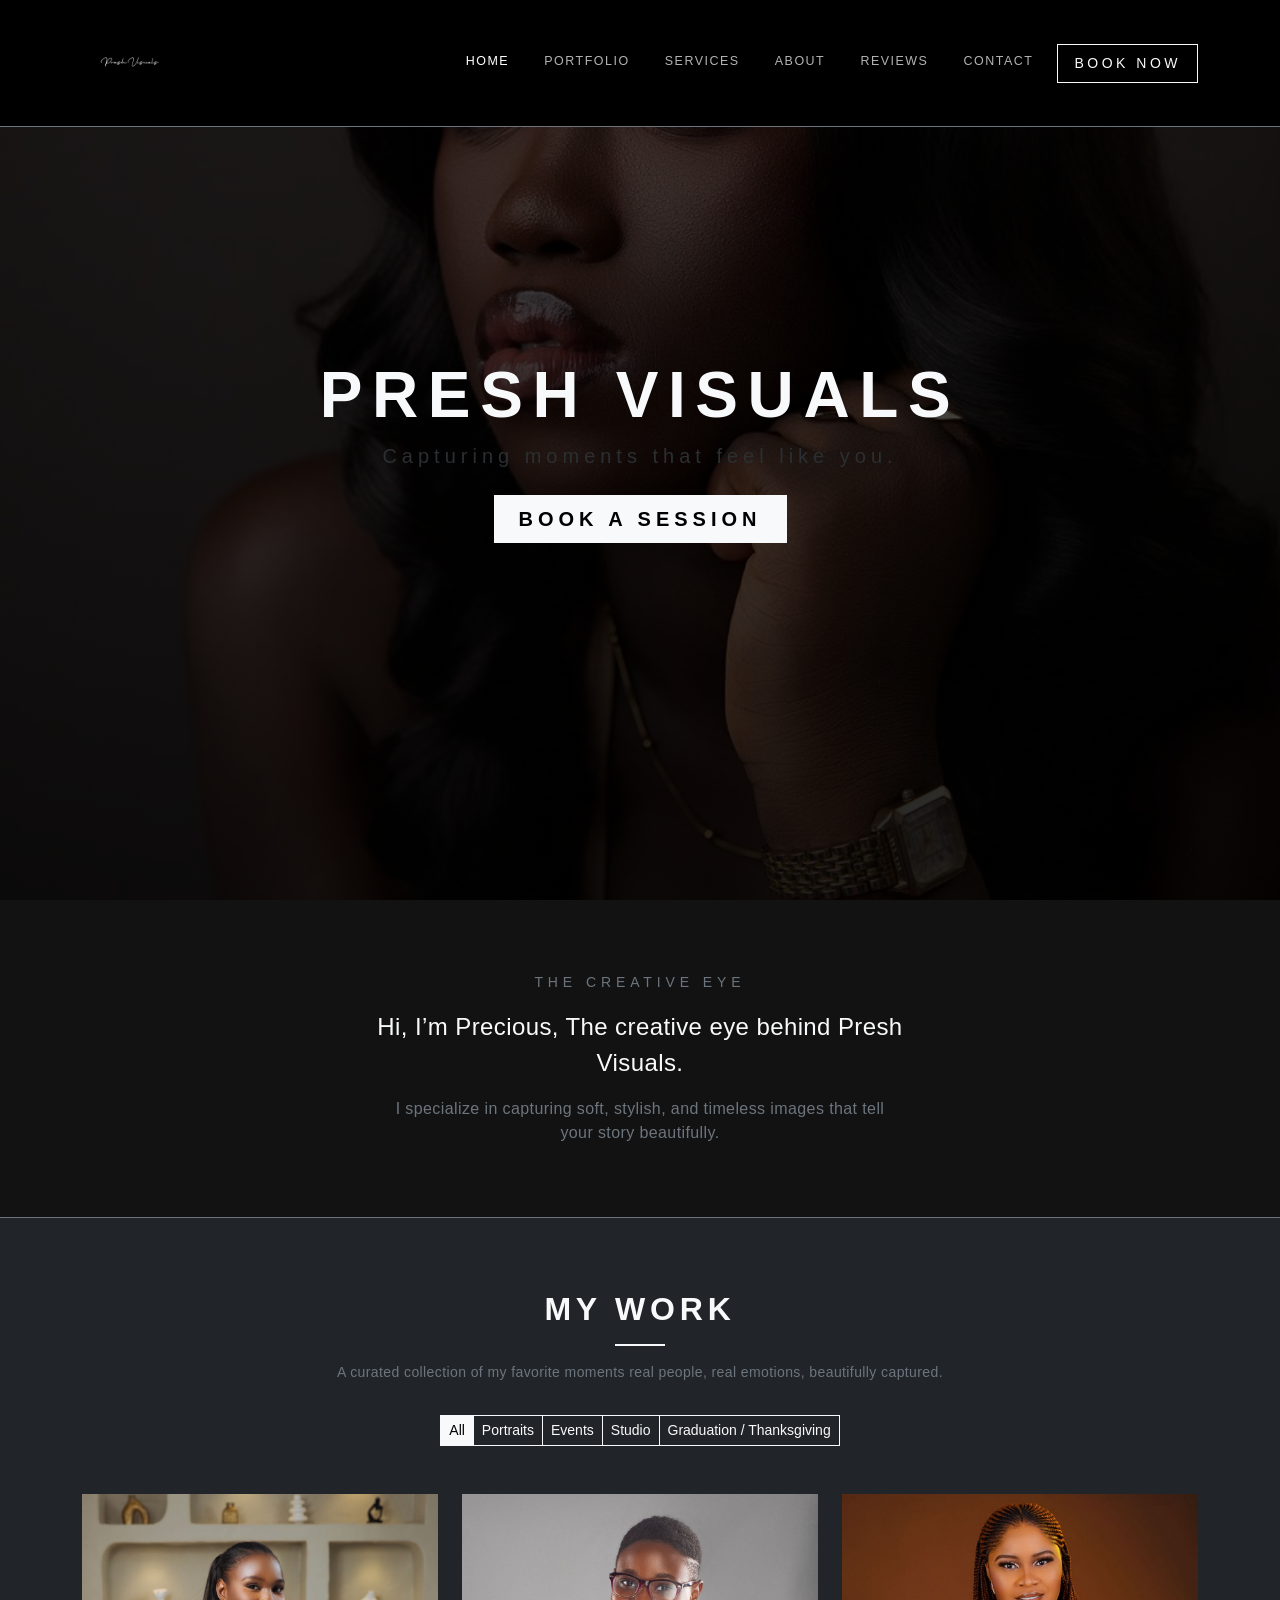
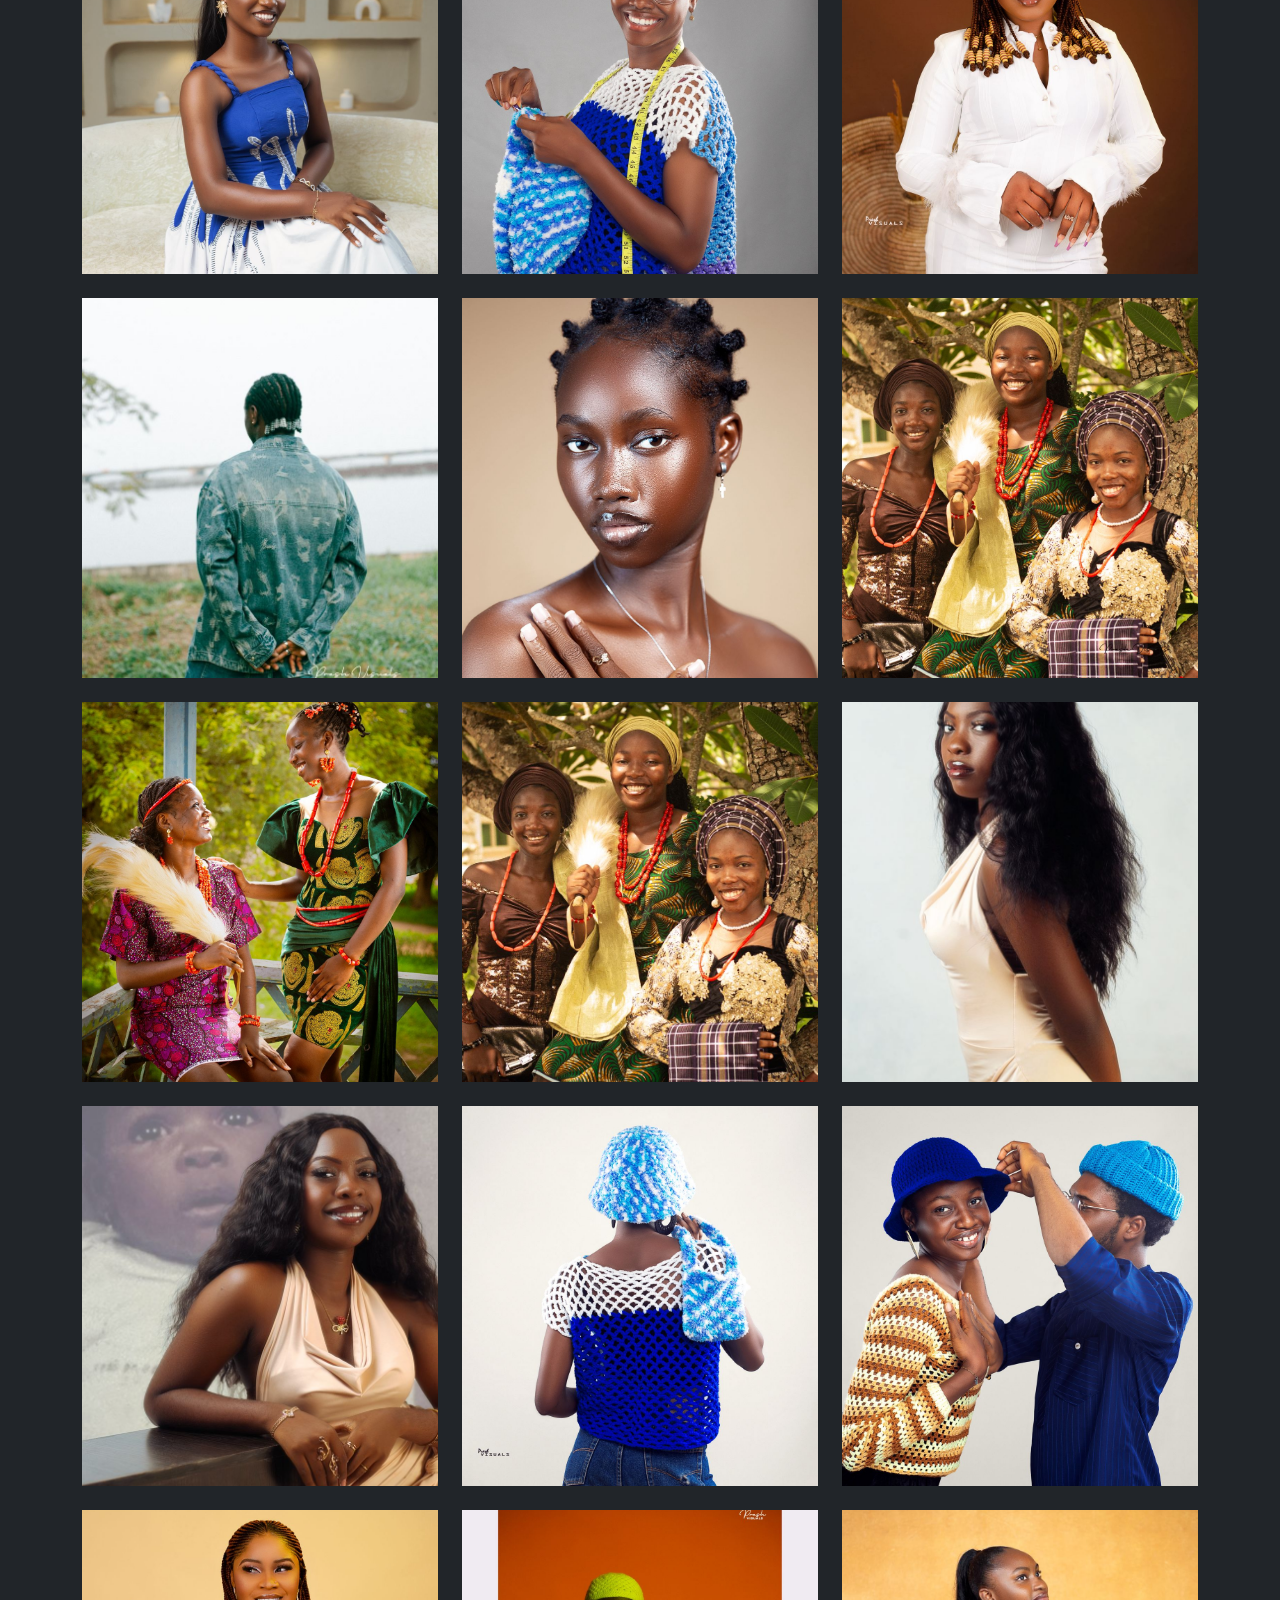
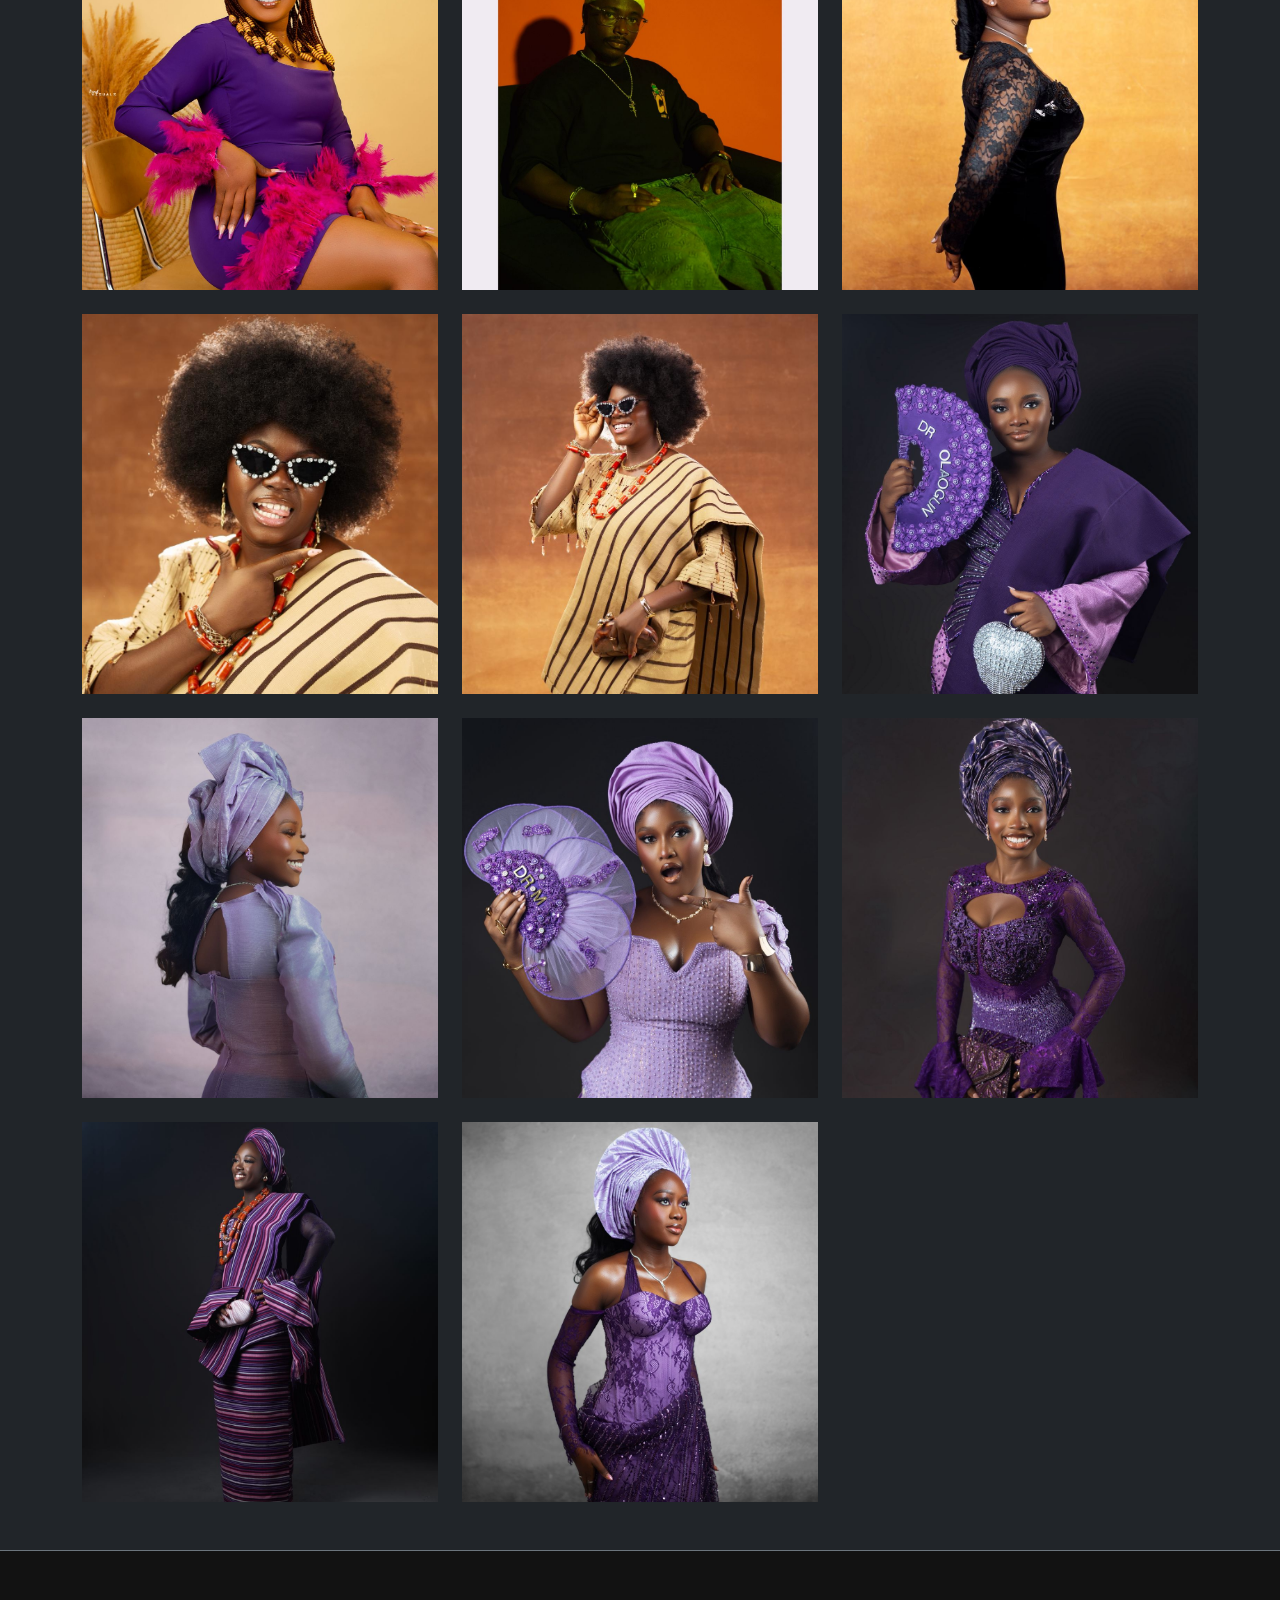
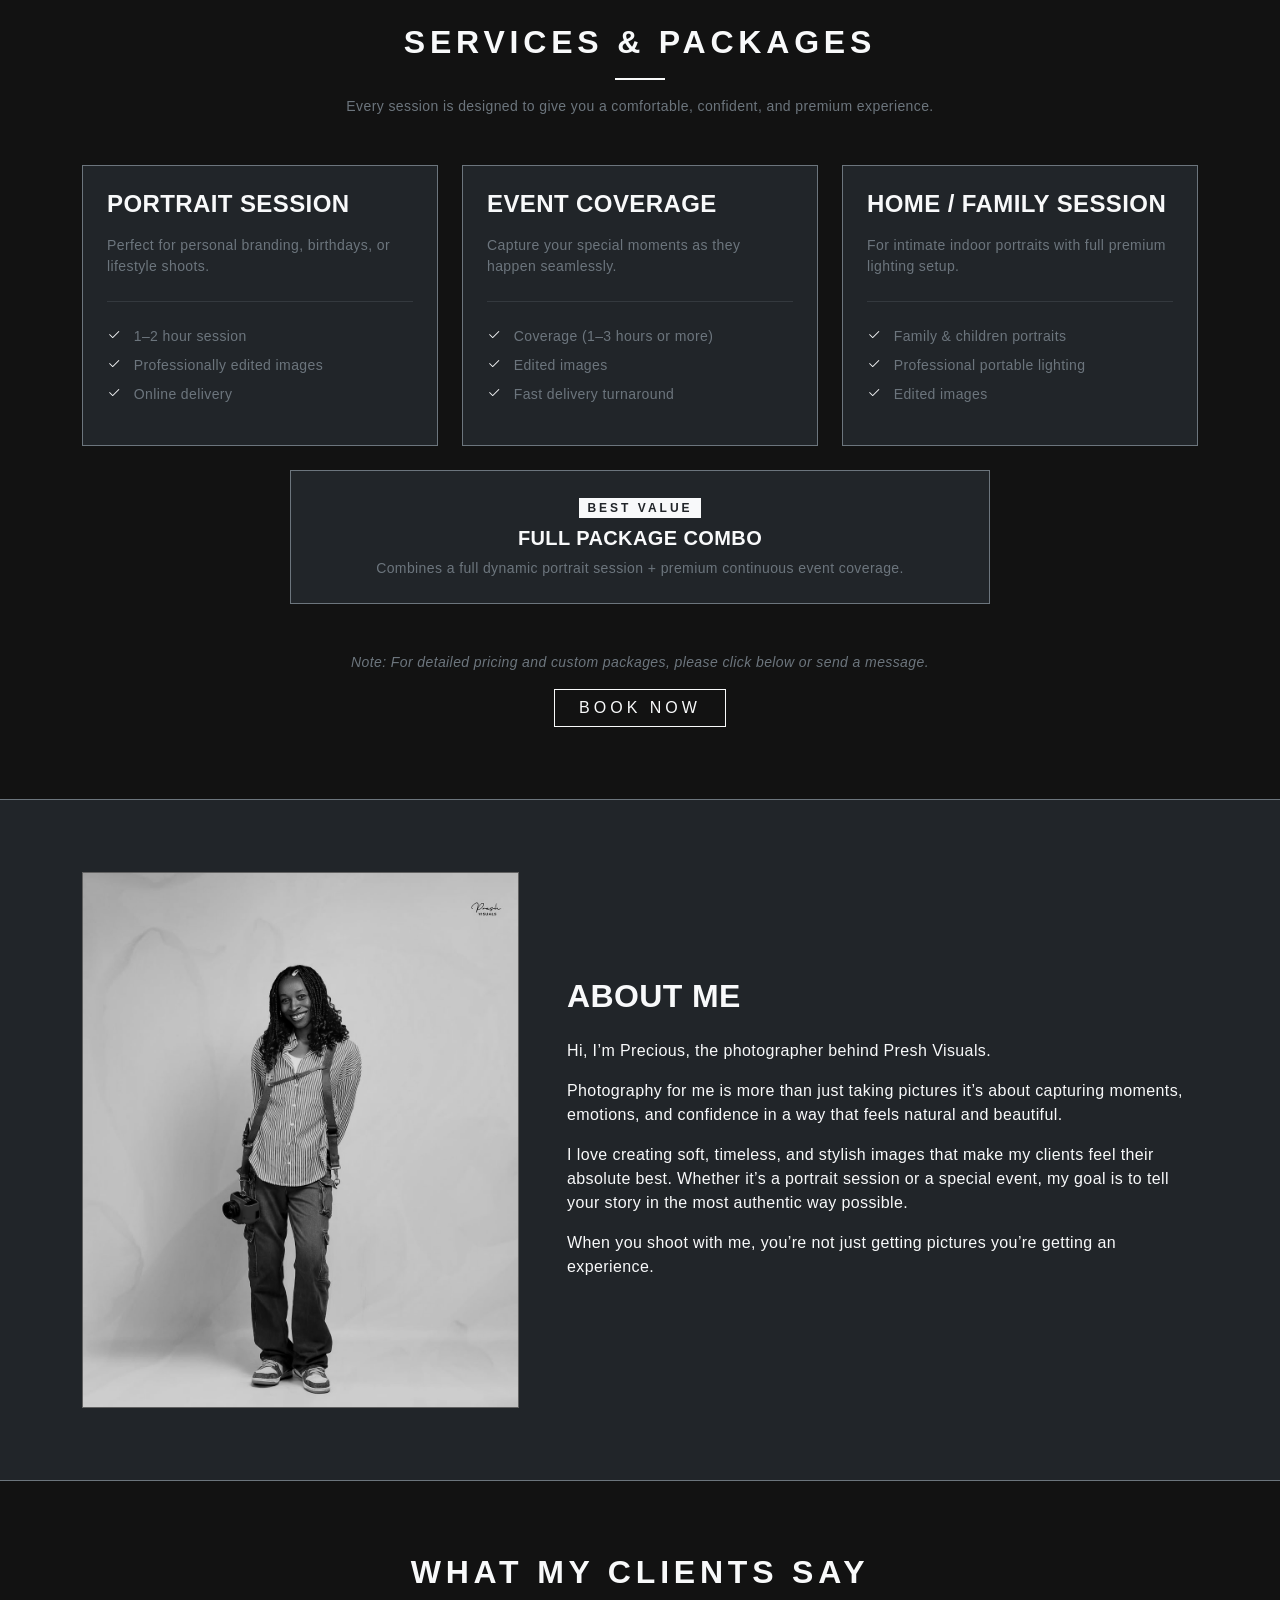
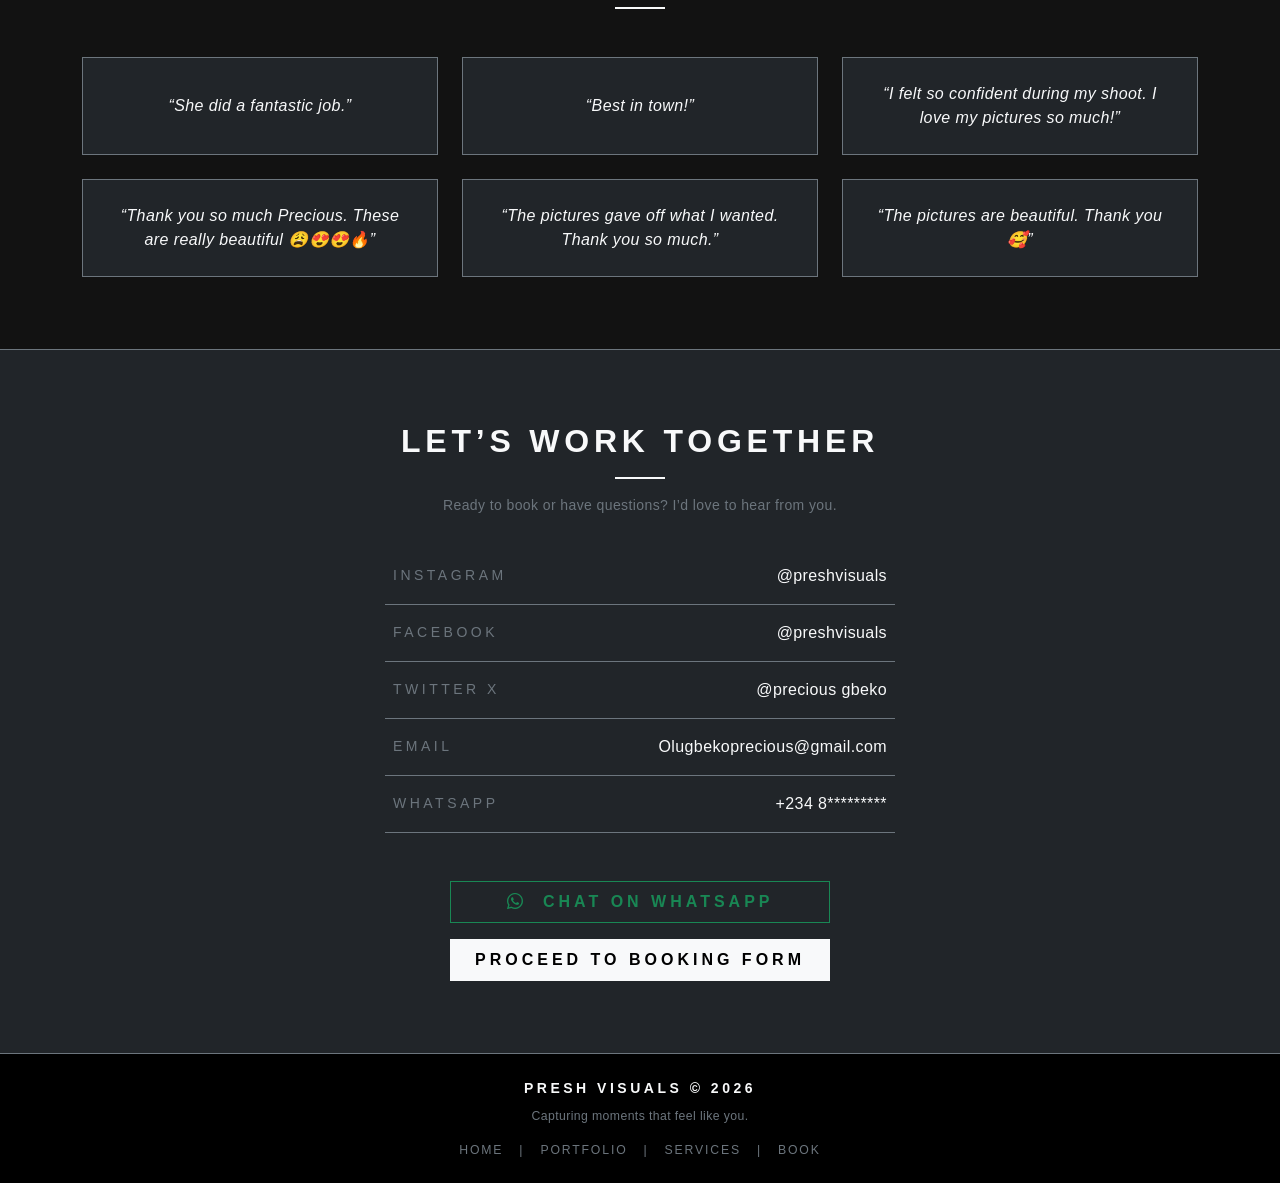
==== commit 9a22ebea: "images gallery" ====
--- a/index.html
+++ b/index.html
@@ -42,7 +42,7 @@
 
     <!-- Hero Section -->
     <header id="home" class="min-vh-100 d-flex align-items-center justify-content-center text-center position-relative"
-        style="background: linear-gradient(rgba(0,0,0,0.65), rgba(0,0,0,0.85)), url('https://images.unsplash.com/photo-1542038784456-1ea8e935640e?q=80&w=1600') center/cover no-repeat;">
+        style="background: linear-gradient(rgba(0,0,0,0.65), rgba(0,0,0,0.85)), url('/WhatsApp\ Image\ 2026-06-02\ at\ 4.51.00\ PM.jpeg') center/cover no-repeat;">
         <div class="container">
             <h1 class="display-3 fw-bold text-uppercase tracking-wide mb-2">Presh Visuals</h1>
             <p class="lead text-secondary-emphasis tracking-wider mb-4">Capturing moments that feel like you.</p>
@@ -89,34 +89,123 @@
             <div class="row g-4 id-gallery-grid">
                 <div class="col-md-6 col-lg-4 gallery-item" data-category="portraits">
                     <div class="overflow-hidden position-relative img-hover-box"><img
-                            src="https://images.unsplash.com/photo-1534528741775-53994a69daeb?q=80&w=600"
+                            src="/WhatsApp Image 2026-06-02 at 4.52.18 PM.jpeg"
                             class="img-fluid w-100 transition-transform" alt="Portrait Work"></div>
                 </div>
+    
+                <div class="col-md-6 col-lg-4 gallery-item" data-category="portraits">
+                    <div class="overflow-hidden position-relative img-hover-box"><img
+                            src="/WhatsApp Image 2026-06-02 at 5.07.33 PM (1).jpeg"
+                            class="img-fluid w-100 transition-transform" alt="Portrait Work"></div>
+                </div>
+                <div class="col-md-6 col-lg-4 gallery-item" data-category="portraits">
+                    <div class="overflow-hidden position-relative img-hover-box"><img
+                            src="/WhatsApp Image 2026-06-02 at 5.07.34 PM (1).jpeg"
+                            class="img-fluid w-100 transition-transform" alt="Portrait Work"></div>
+                </div>
+                <div class="col-md-6 col-lg-4 gallery-item" data-category="portraits">
+                    <div class="overflow-hidden position-relative img-hover-box"><img
+                            src="/WhatsApp Image 2026-06-02 at 5.07.35 PM (1).jpeg"
+                            class="img-fluid w-100 transition-transform" alt="Portrait Work"></div>
+                </div>
+                <div class="col-md-6 col-lg-4 gallery-item" data-category="portraits">
+                    <div class="overflow-hidden position-relative img-hover-box"><img
+                            src="/WhatsApp Image 2026-06-02 at 5.07.35 PM.jpeg"
+                            class="img-fluid w-100 transition-transform" alt="Portrait Work"></div>
+                </div>
                 <div class="col-md-6 col-lg-4 gallery-item" data-category="events">
                     <div class="overflow-hidden position-relative img-hover-box"><img
-                            src="https://images.unsplash.com/photo-1511795409834-ef04bbd61622?q=80&w=600"
+                            src="/WhatsApp Image 2026-06-02 at 5.07.37 PM (1).jpeg"
                             class="img-fluid w-100 transition-transform" alt="Event Work"></div>
+                </div> 
+                 <div class="col-md-6 col-lg-4 gallery-item" data-category="events">
+                    <div class="overflow-hidden position-relative img-hover-box"><img
+                            src="/WhatsApp Image 2026-06-02 at 5.07.37 PM.jpeg"
+                            class="img-fluid w-100 transition-transform" alt="Event Work"></div>
+                </div>
+                <div class="col-md-6 col-lg-4 gallery-item" data-category="events">
+                    <div class="overflow-hidden position-relative img-hover-box"><img
+                            src="/WhatsApp Image 2026-06-02 at 5.07.38 PM (1).jpeg"
+                            class="img-fluid w-100 transition-transform" alt="Event Work"></div>
                 </div>
                 <div class="col-md-6 col-lg-4 gallery-item" data-category="studio">
                     <div class="overflow-hidden position-relative img-hover-box"><img
-                            src="https://images.unsplash.com/photo-1507003211169-0a1dd7228f2d?q=80&w=600"
-                            class="img-fluid w-100 transition-transform" alt="Studio Setup"></div>
-                </div>
-                <div class="col-md-6 col-lg-4 gallery-item" data-category="graduation">
-                    <div class="overflow-hidden position-relative img-hover-box"><img
-                            src="https://images.unsplash.com/photo-1523050854058-8df90110c9f1?q=80&w=600"
-                            class="img-fluid w-100 transition-transform" alt="Graduation Capture"></div>
-                </div>
-                <div class="col-md-6 col-lg-4 gallery-item" data-category="portraits">
-                    <div class="overflow-hidden position-relative img-hover-box"><img
-                            src="https://images.unsplash.com/photo-1517841905240-472988babdf9?q=80&w=600"
-                            class="img-fluid w-100 transition-transform" alt="Portrait Work"></div>
-                </div>
-                <div class="col-md-6 col-lg-4 gallery-item" data-category="events">
-                    <div class="overflow-hidden position-relative img-hover-box"><img
-                            src="https://images.unsplash.com/photo-1464366400600-7168b8af9bc3?q=80&w=600"
-                            class="img-fluid w-100 transition-transform" alt="Event Work"></div>
-                </div>
+                            src="/WhatsApp Image 2026-06-02 at 4.52.42 PM.jpeg"
+                            class="img-fluid w-100 transition-transform" alt="Studio Setup"></div>
+                </div>
+                <div class="col-md-6 col-lg-4 gallery-item" data-category="studio">
+                    <div class="overflow-hidden position-relative img-hover-box"><img
+                            src="/WhatsApp Image 2026-06-02 at 4.52.42 PM (1).jpeg"
+                            class="img-fluid w-100 transition-transform" alt="Studio Setup"></div>
+                </div>
+                 <div class="col-md-6 col-lg-4 gallery-item" data-category="studio">
+                    <div class="overflow-hidden position-relative img-hover-box"><img
+                            src="/WhatsApp Image 2026-06-02 at 5.07.32 PM.jpeg"
+                            class="img-fluid w-100 transition-transform" alt="Studio Setup"></div>
+                </div>
+                 <div class="col-md-6 col-lg-4 gallery-item" data-category="studio">
+                    <div class="overflow-hidden position-relative img-hover-box"><img
+                            src="/WhatsApp Image 2026-06-02 at 5.07.33 PM.jpeg"
+                            class="img-fluid w-100 transition-transform" alt="Studio Setup"></div>
+                </div>
+                 <div class="col-md-6 col-lg-4 gallery-item" data-category="studio">
+                    <div class="overflow-hidden position-relative img-hover-box"><img
+                            src="/WhatsApp Image 2026-06-02 at 5.07.34 PM.jpeg"
+                            class="img-fluid w-100 transition-transform" alt="Studio Setup"></div>
+                </div>
+                 <div class="col-md-6 col-lg-4 gallery-item" data-category="studio">
+                    <div class="overflow-hidden position-relative img-hover-box"><img
+                            src="/WhatsApp Image 2026-06-02 at 5.07.36 PM (1).jpeg"
+                            class="img-fluid w-100 transition-transform" alt="Studio Setup"></div>
+                </div>
+                 <div class="col-md-6 col-lg-4 gallery-item" data-category="studio">
+                    <div class="overflow-hidden position-relative img-hover-box"><img
+                            src="/WhatsApp Image 2026-06-02 at 5.07.38 PM.jpeg"
+                            class="img-fluid w-100 transition-transform" alt="Studio Setup"></div>
+                </div>
+                 <div class="col-md-6 col-lg-4 gallery-item" data-category="studio">
+                    <div class="overflow-hidden position-relative img-hover-box"><img
+                            src="/WhatsApp Image 2026-06-02 at 5.07.40 PM (1).jpeg"
+                            class="img-fluid w-100 transition-transform" alt="Studio Setup"></div>
+
+                </div>
+                 <div class="col-md-6 col-lg-4 gallery-item" data-category="studio">
+                    <div class="overflow-hidden position-relative img-hover-box"><img
+                            src="/WhatsApp Image 2026-06-02 at 5.07.40 PM.jpeg"
+                            class="img-fluid w-100 transition-transform" alt="Studio Setup"></div>
+                            
+                </div>
+                <div class="col-md-6 col-lg-4 gallery-item" data-category="graduation">
+                    <div class="overflow-hidden position-relative img-hover-box"><img
+                            src="/WhatsApp Image 2026-06-02 at 4.49.36 PM (1).jpeg"
+                            class="img-fluid w-100 transition-transform" alt="Graduation Capture"></div>
+                </div>
+                <div class="col-md-6 col-lg-4 gallery-item" data-category="graduation">
+                    <div class="overflow-hidden position-relative img-hover-box"><img
+                            src="/WhatsApp Image 2026-06-02 at 4.49.36 PM.jpeg"
+                            class="img-fluid w-100 transition-transform" alt="Graduation Capture"></div>
+                </div>
+                <div class="col-md-6 col-lg-4 gallery-item" data-category="graduation">
+                    <div class="overflow-hidden position-relative img-hover-box"><img
+                            src="/WhatsApp Image 2026-06-02 at 4.49.36 PM (2).jpeg"
+                            class="img-fluid w-100 transition-transform" alt="Graduation Capture"></div>
+                </div>
+                <div class="col-md-6 col-lg-4 gallery-item" data-category="graduation">
+                    <div class="overflow-hidden position-relative img-hover-box"><img
+                            src="/WhatsApp Image 2026-06-02 at 4.49.37 PM (1).jpeg"
+                            class="img-fluid w-100 transition-transform" alt="Graduation Capture"></div>
+                </div>
+                <div class="col-md-6 col-lg-4 gallery-item" data-category="graduation">
+                    <div class="overflow-hidden position-relative img-hover-box"><img
+                            src="/WhatsApp Image 2026-06-02 at 4.49.37 PM.jpeg"
+                            class="img-fluid w-100 transition-transform" alt="Graduation Capture"></div>
+                </div>
+                <div class="col-md-6 col-lg-4 gallery-item" data-category="graduation">
+                    <div class="overflow-hidden position-relative img-hover-box"><img
+                            src="/WhatsApp Image 2026-06-02 at 4.49.36 PM (3).jpeg"
+                            class="img-fluid w-100 transition-transform" alt="Graduation Capture"></div>
+                </div>
+               
             </div>
         </div>
     </section>
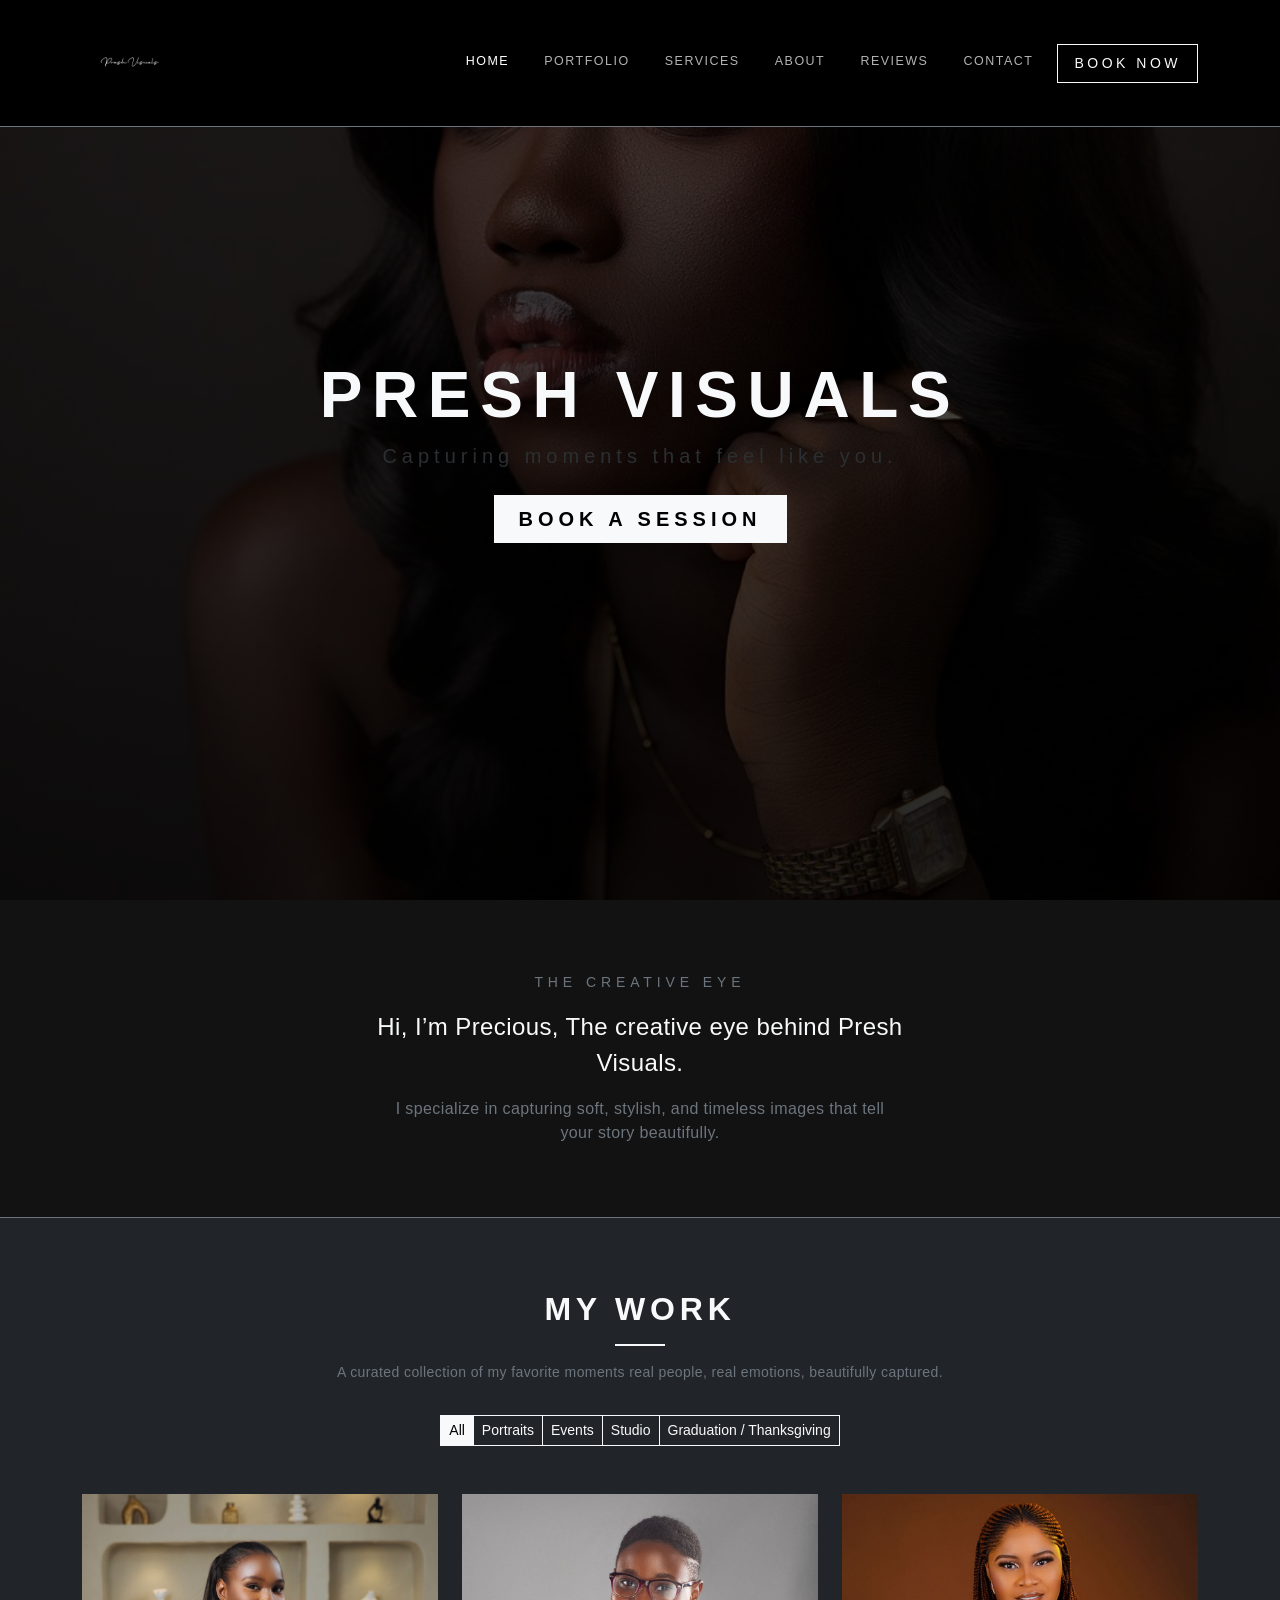
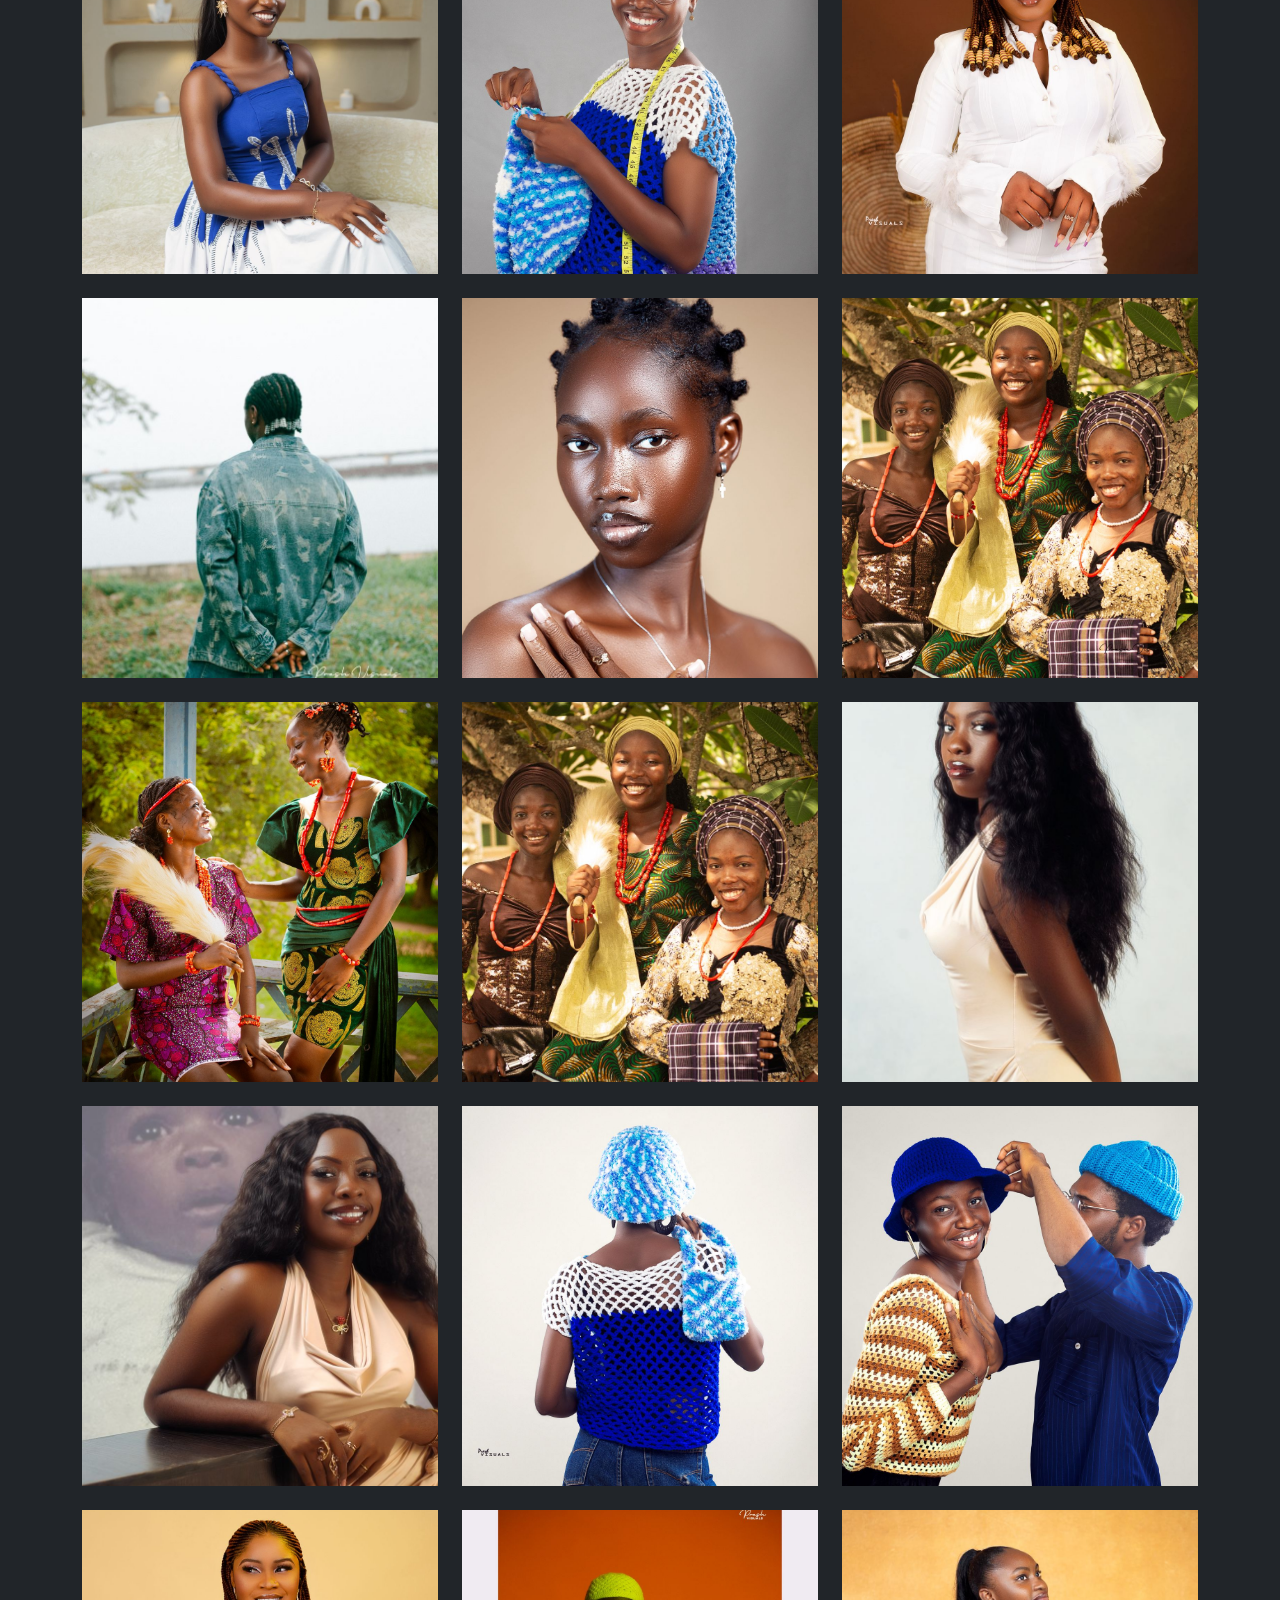
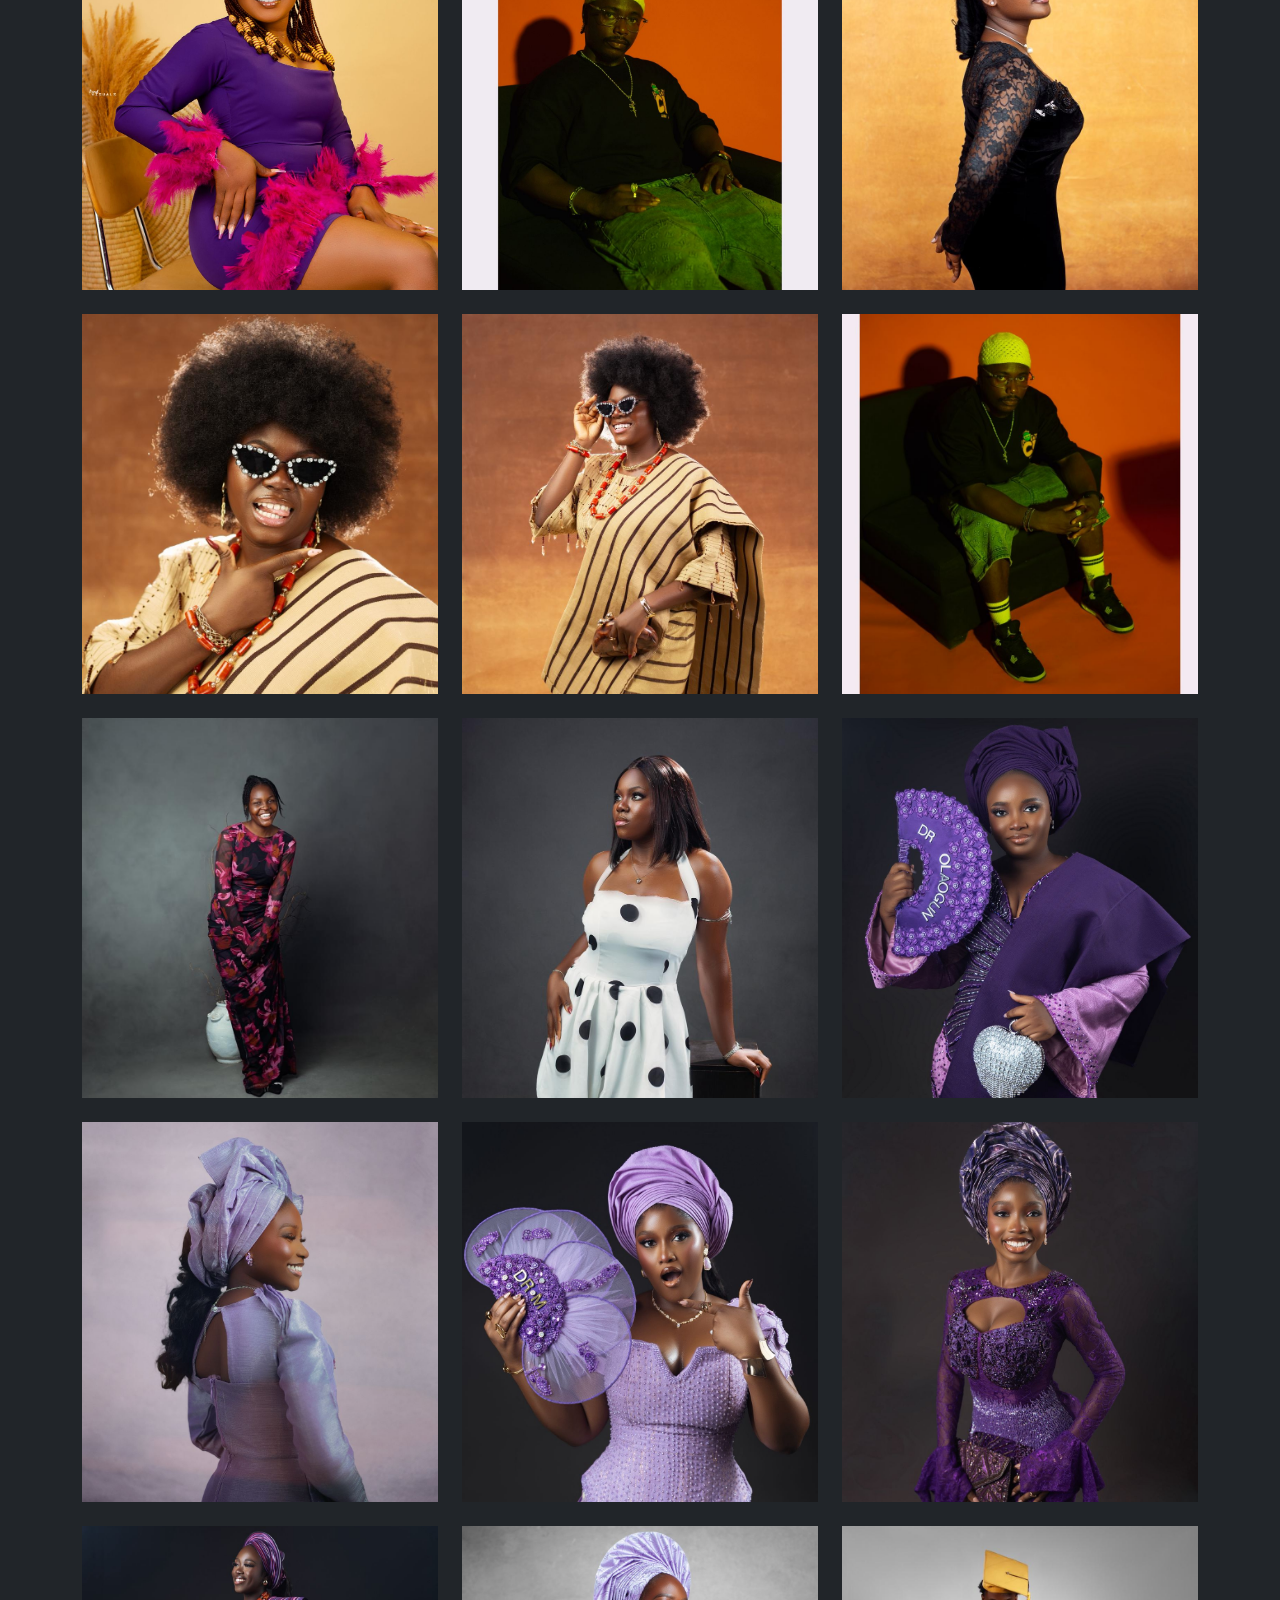
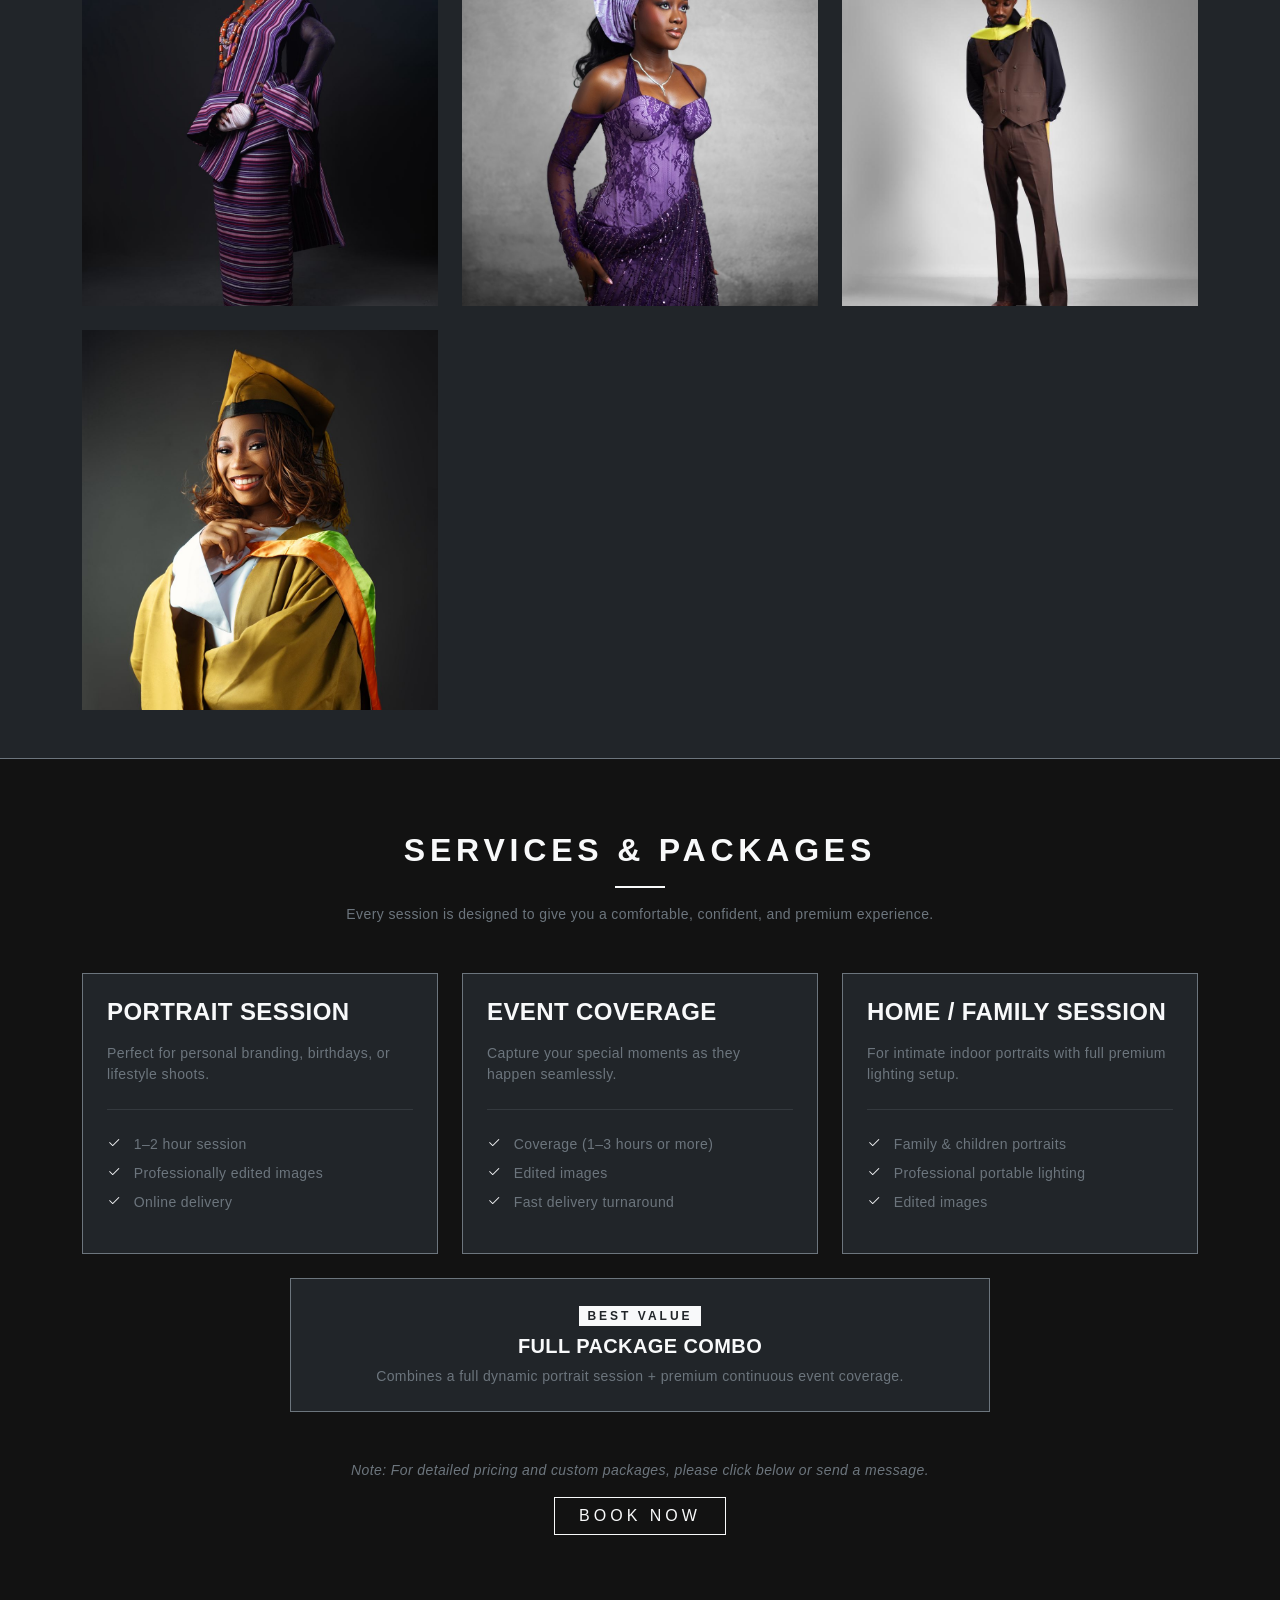
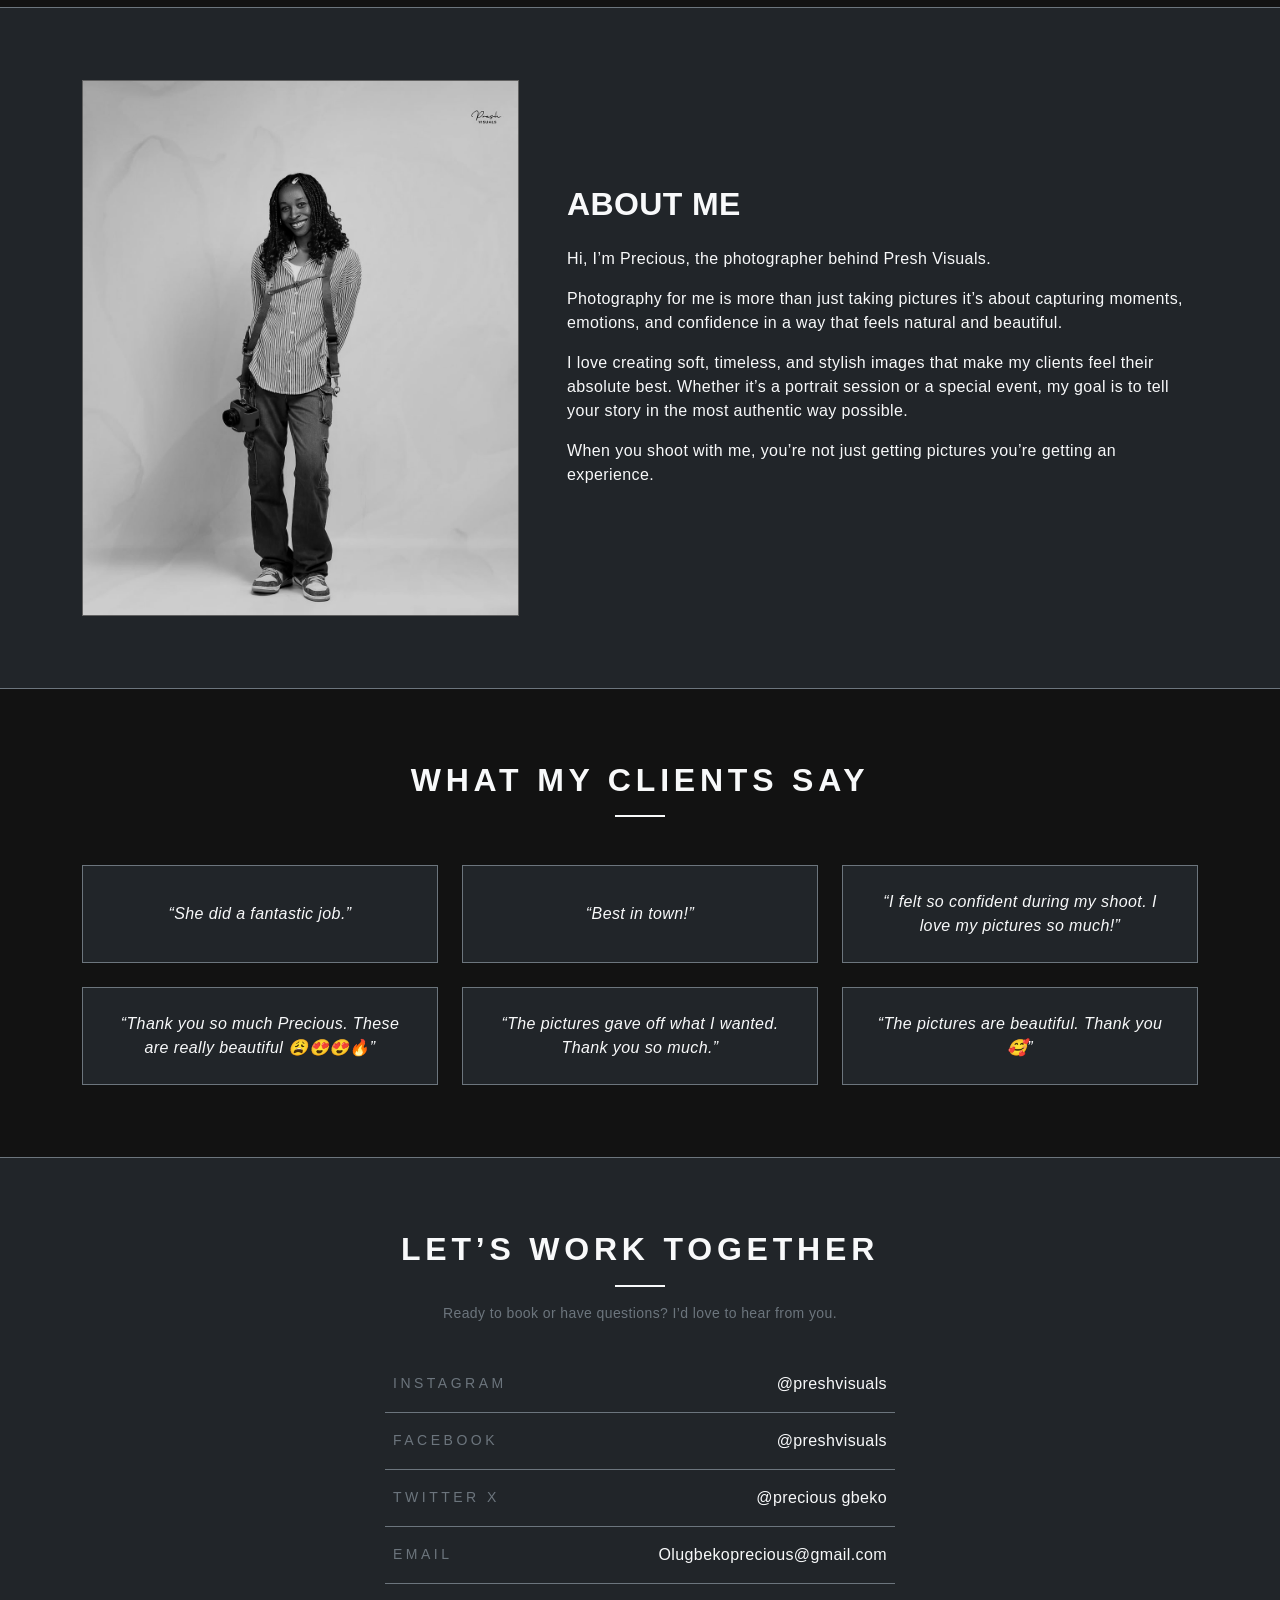
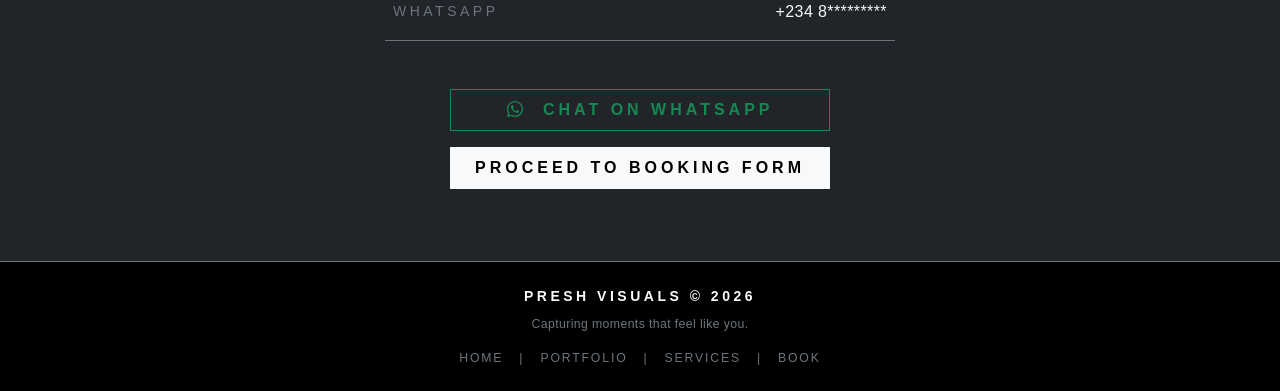
==== commit 873a8389: "more" ====
--- a/index.html
+++ b/index.html
@@ -175,6 +175,24 @@
                             class="img-fluid w-100 transition-transform" alt="Studio Setup"></div>
                             
                 </div>
+                 <div class="col-md-6 col-lg-4 gallery-item" data-category="studio">
+                    <div class="overflow-hidden position-relative img-hover-box"><img
+                            src="/WhatsApp Image 2026-06-02 at 5.07.36 PM.jpeg"
+                            class="img-fluid w-100 transition-transform" alt="Studio Setup"></div>
+                            
+                </div>
+                 <div class="col-md-6 col-lg-4 gallery-item" data-category="studio">
+                    <div class="overflow-hidden position-relative img-hover-box"><img
+                            src="/WhatsApp Image 2026-06-02 at 5.07.39 PM.jpeg"
+                            class="img-fluid w-100 transition-transform" alt="Studio Setup"></div>
+                            
+                </div>
+                 <div class="col-md-6 col-lg-4 gallery-item" data-category="studio">
+                    <div class="overflow-hidden position-relative img-hover-box"><img
+                            src="/WhatsApp Image 2026-06-02 at 5.07.39 PM (1).jpeg"
+                            class="img-fluid w-100 transition-transform" alt="Studio Setup"></div>
+                            
+                </div>
                 <div class="col-md-6 col-lg-4 gallery-item" data-category="graduation">
                     <div class="overflow-hidden position-relative img-hover-box"><img
                             src="/WhatsApp Image 2026-06-02 at 4.49.36 PM (1).jpeg"
@@ -203,6 +221,16 @@
                 <div class="col-md-6 col-lg-4 gallery-item" data-category="graduation">
                     <div class="overflow-hidden position-relative img-hover-box"><img
                             src="/WhatsApp Image 2026-06-02 at 4.49.36 PM (3).jpeg"
+                            class="img-fluid w-100 transition-transform" alt="Graduation Capture"></div>
+                </div>
+                 <div class="col-md-6 col-lg-4 gallery-item" data-category="graduation">
+                    <div class="overflow-hidden position-relative img-hover-box"><img
+                            src="/WhatsApp Image 2026-06-02 at 4.53.33 PM.jpeg"
+                            class="img-fluid w-100 transition-transform" alt="Graduation Capture"></div>
+                </div>
+                  <div class="col-md-6 col-lg-4 gallery-item" data-category="graduation">
+                    <div class="overflow-hidden position-relative img-hover-box"><img
+                            src="/WhatsApp Image 2026-06-02 at 4.52.19 PM.jpeg"
                             class="img-fluid w-100 transition-transform" alt="Graduation Capture"></div>
                 </div>
                
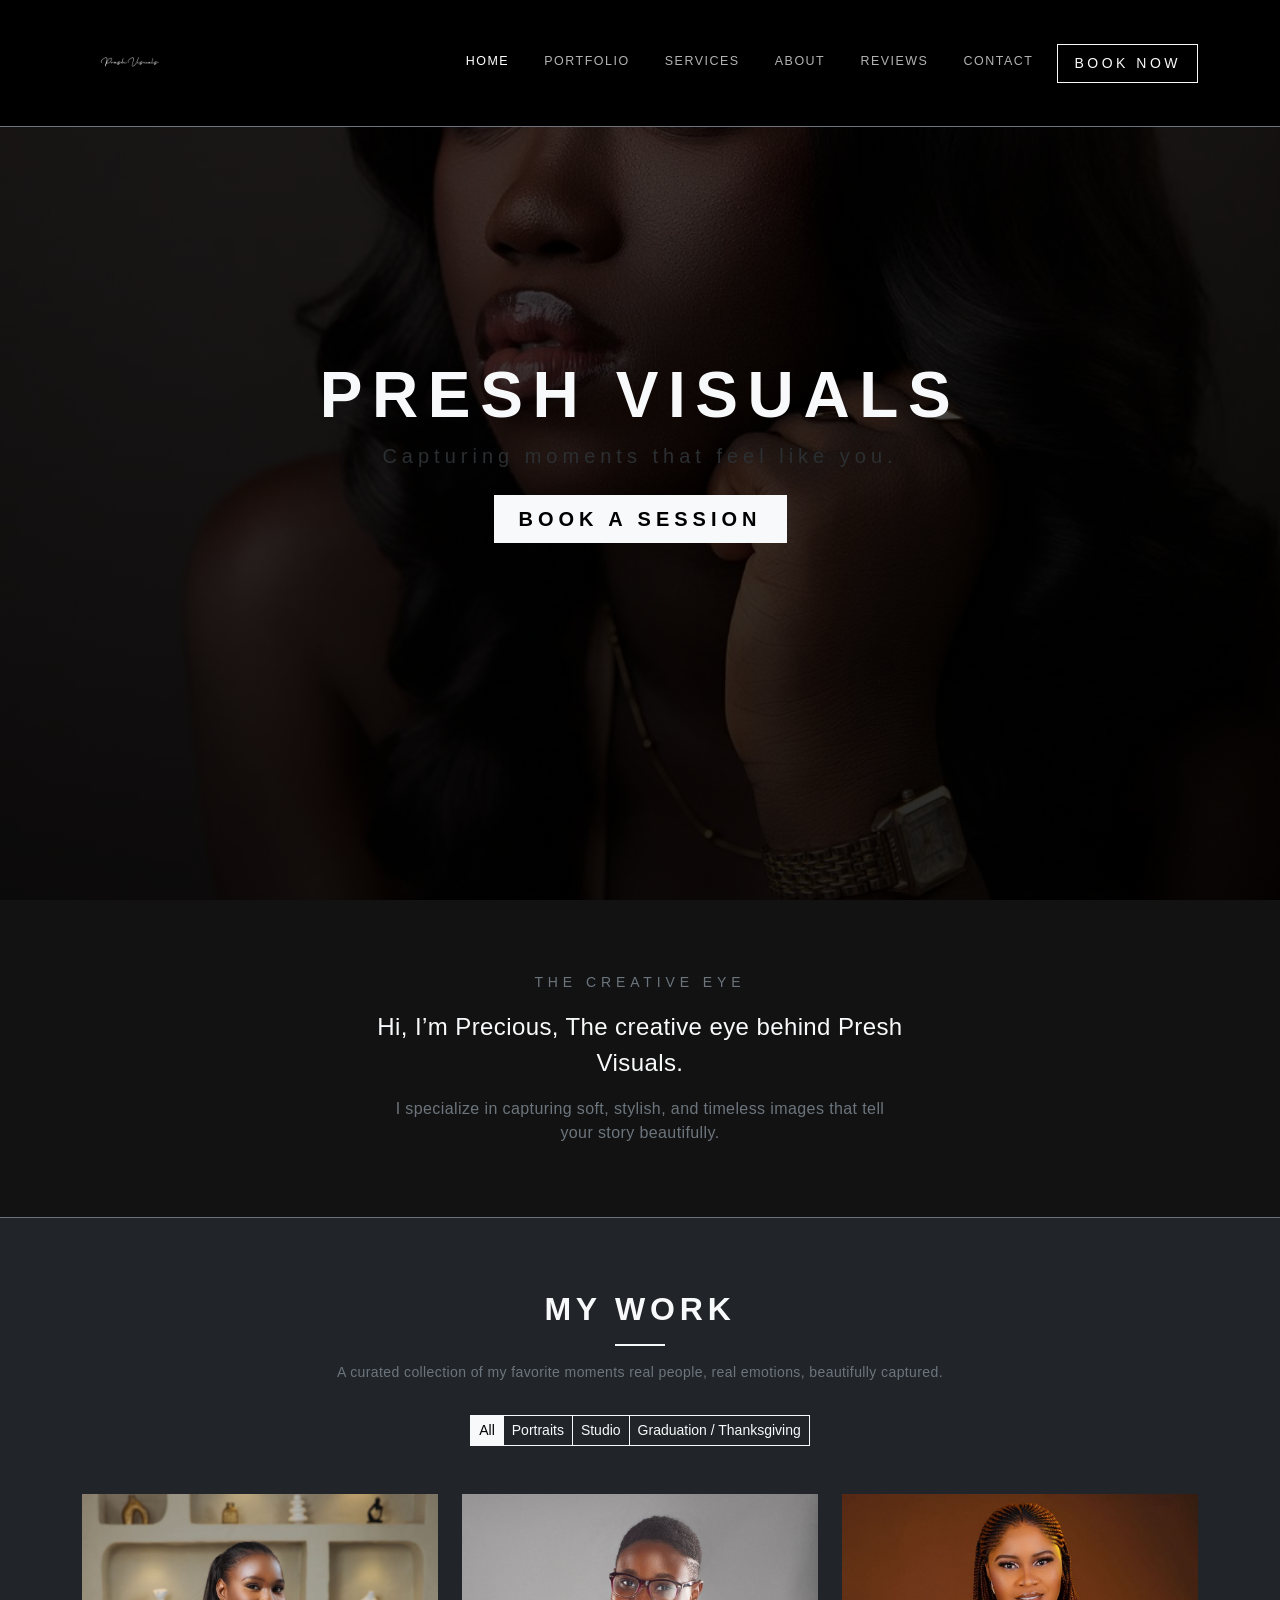
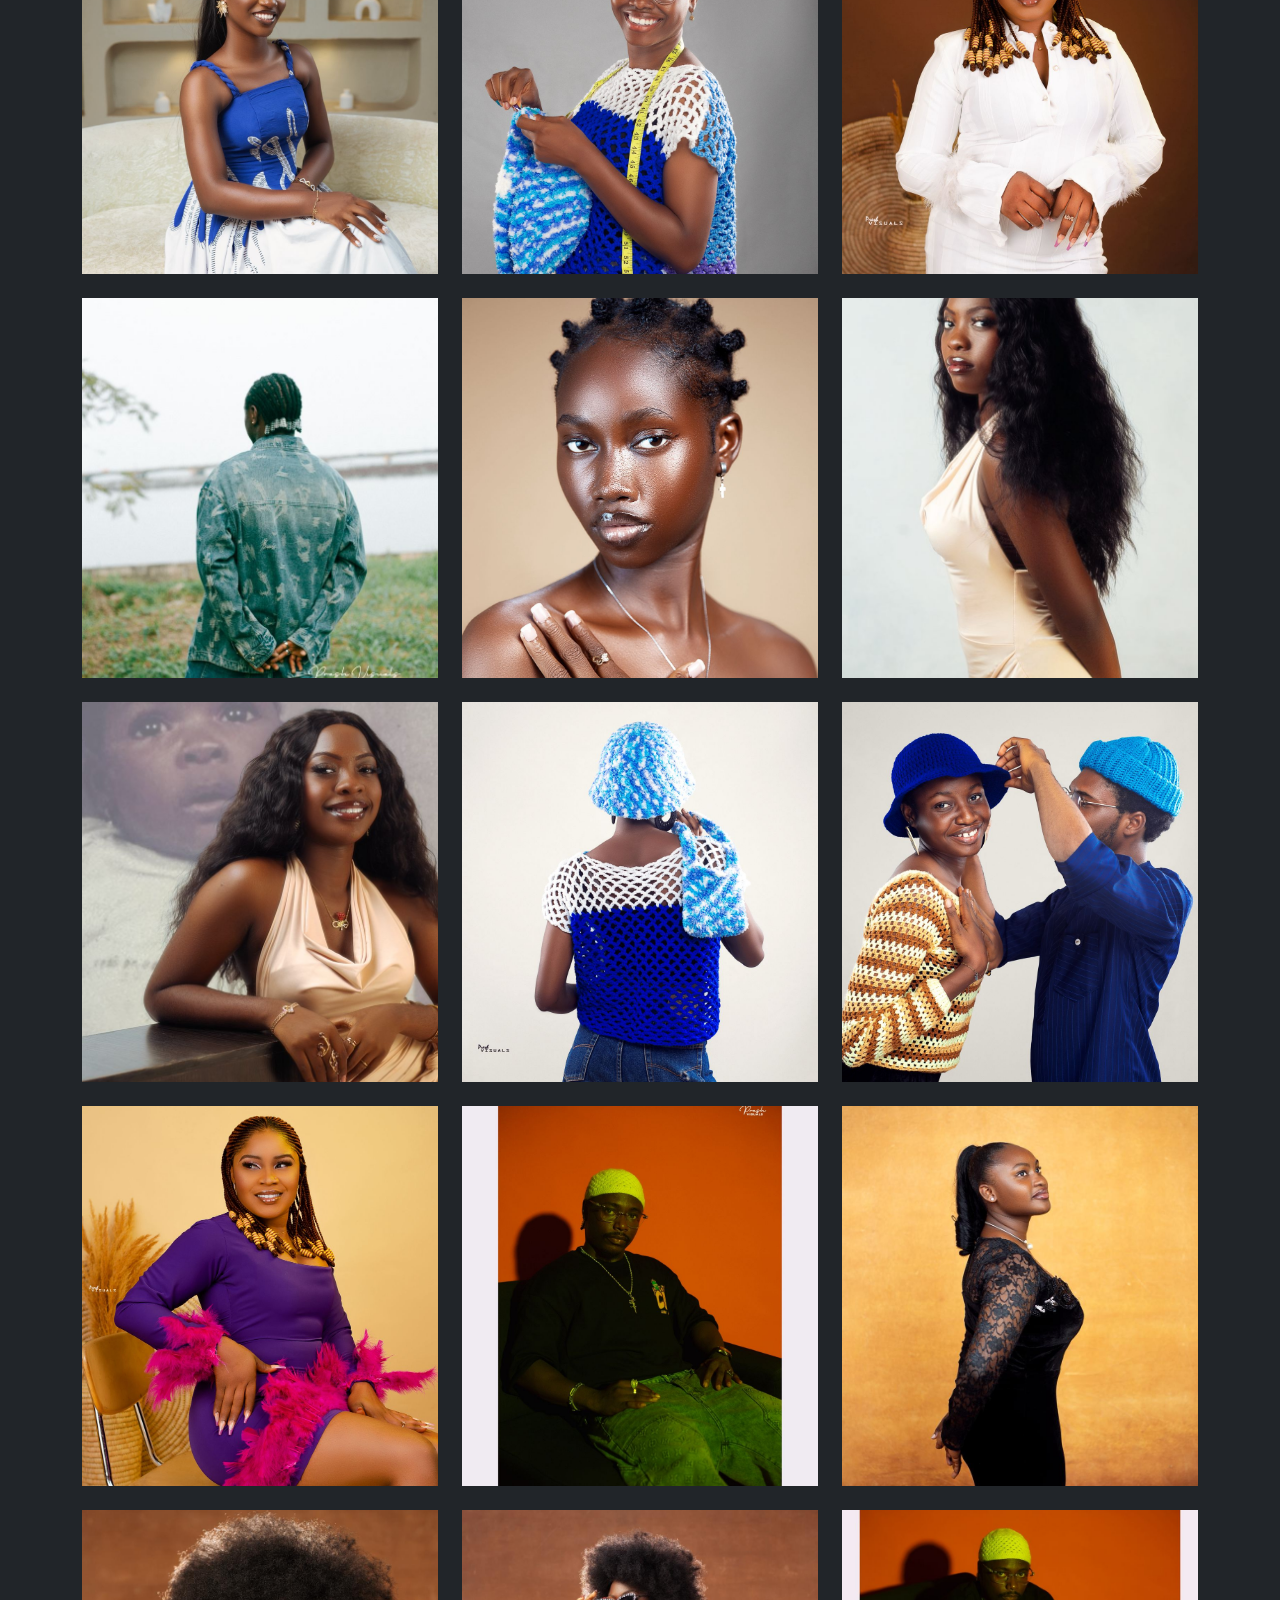
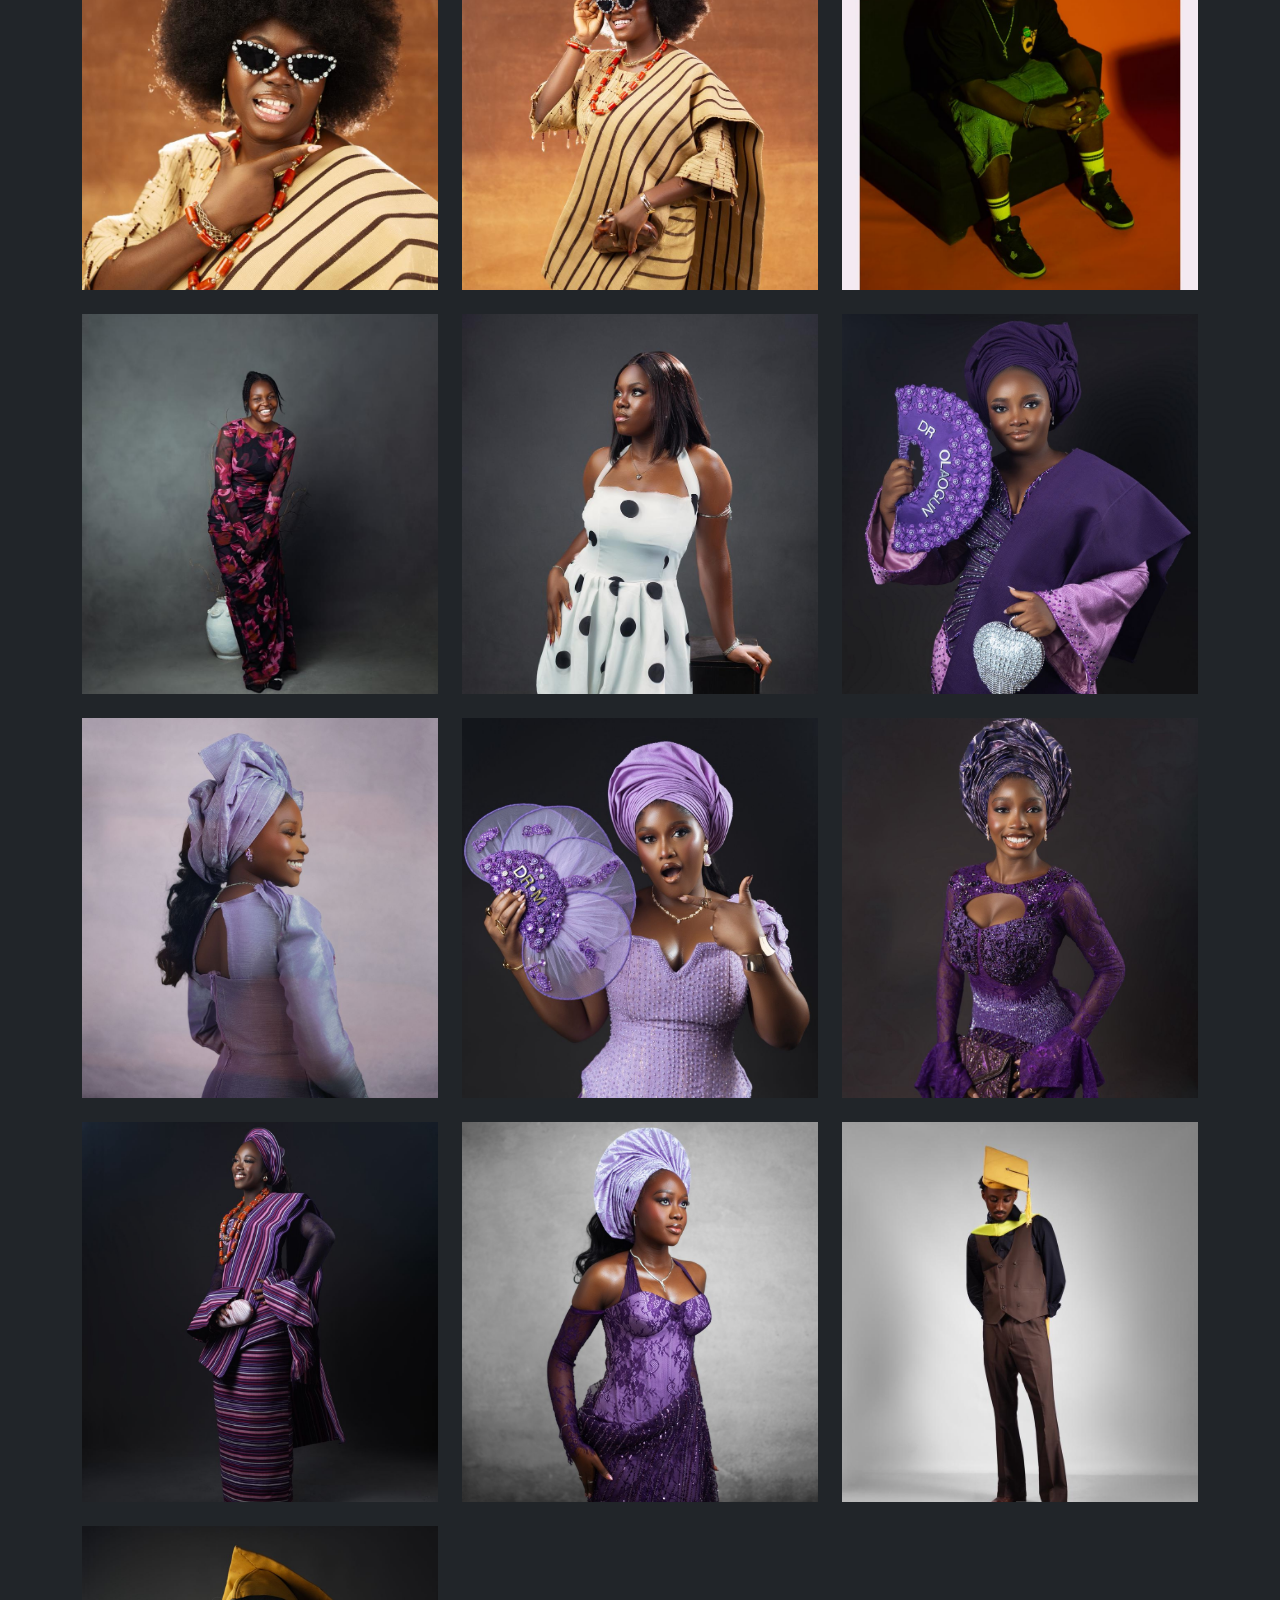
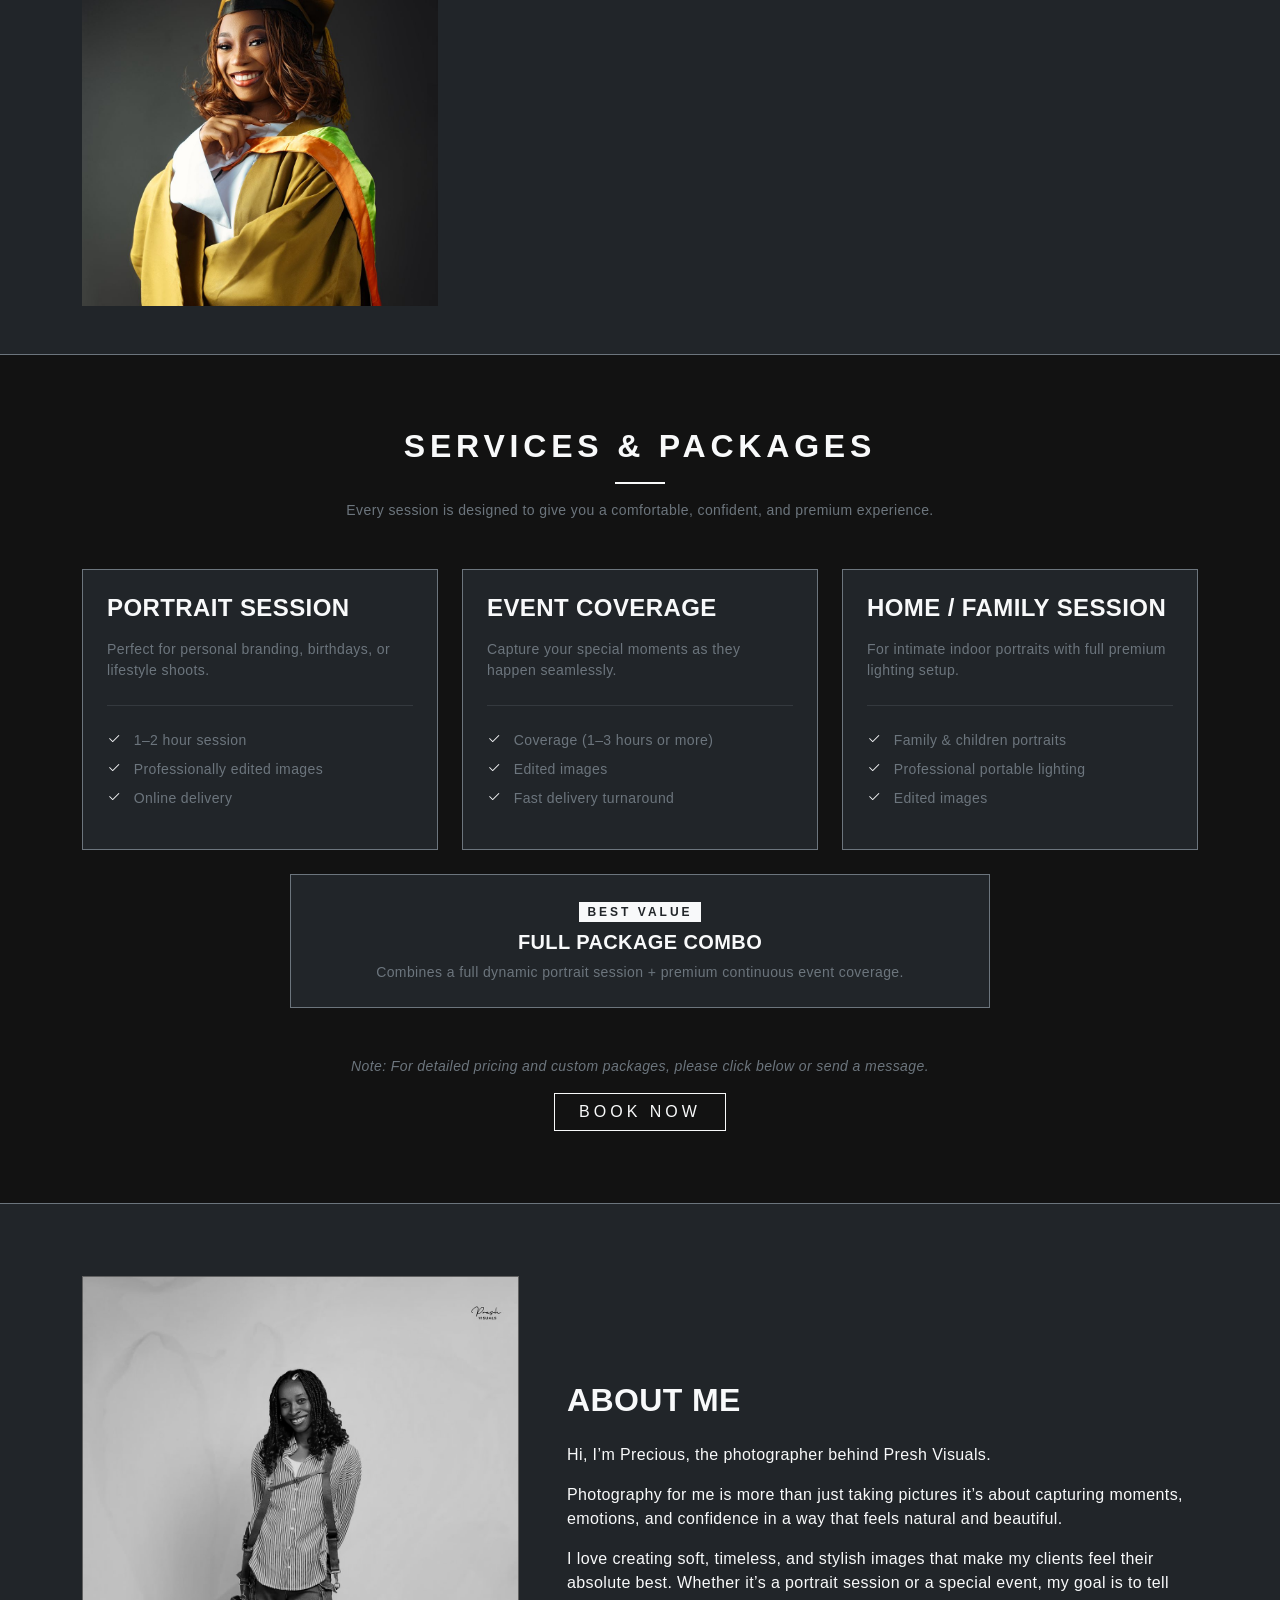
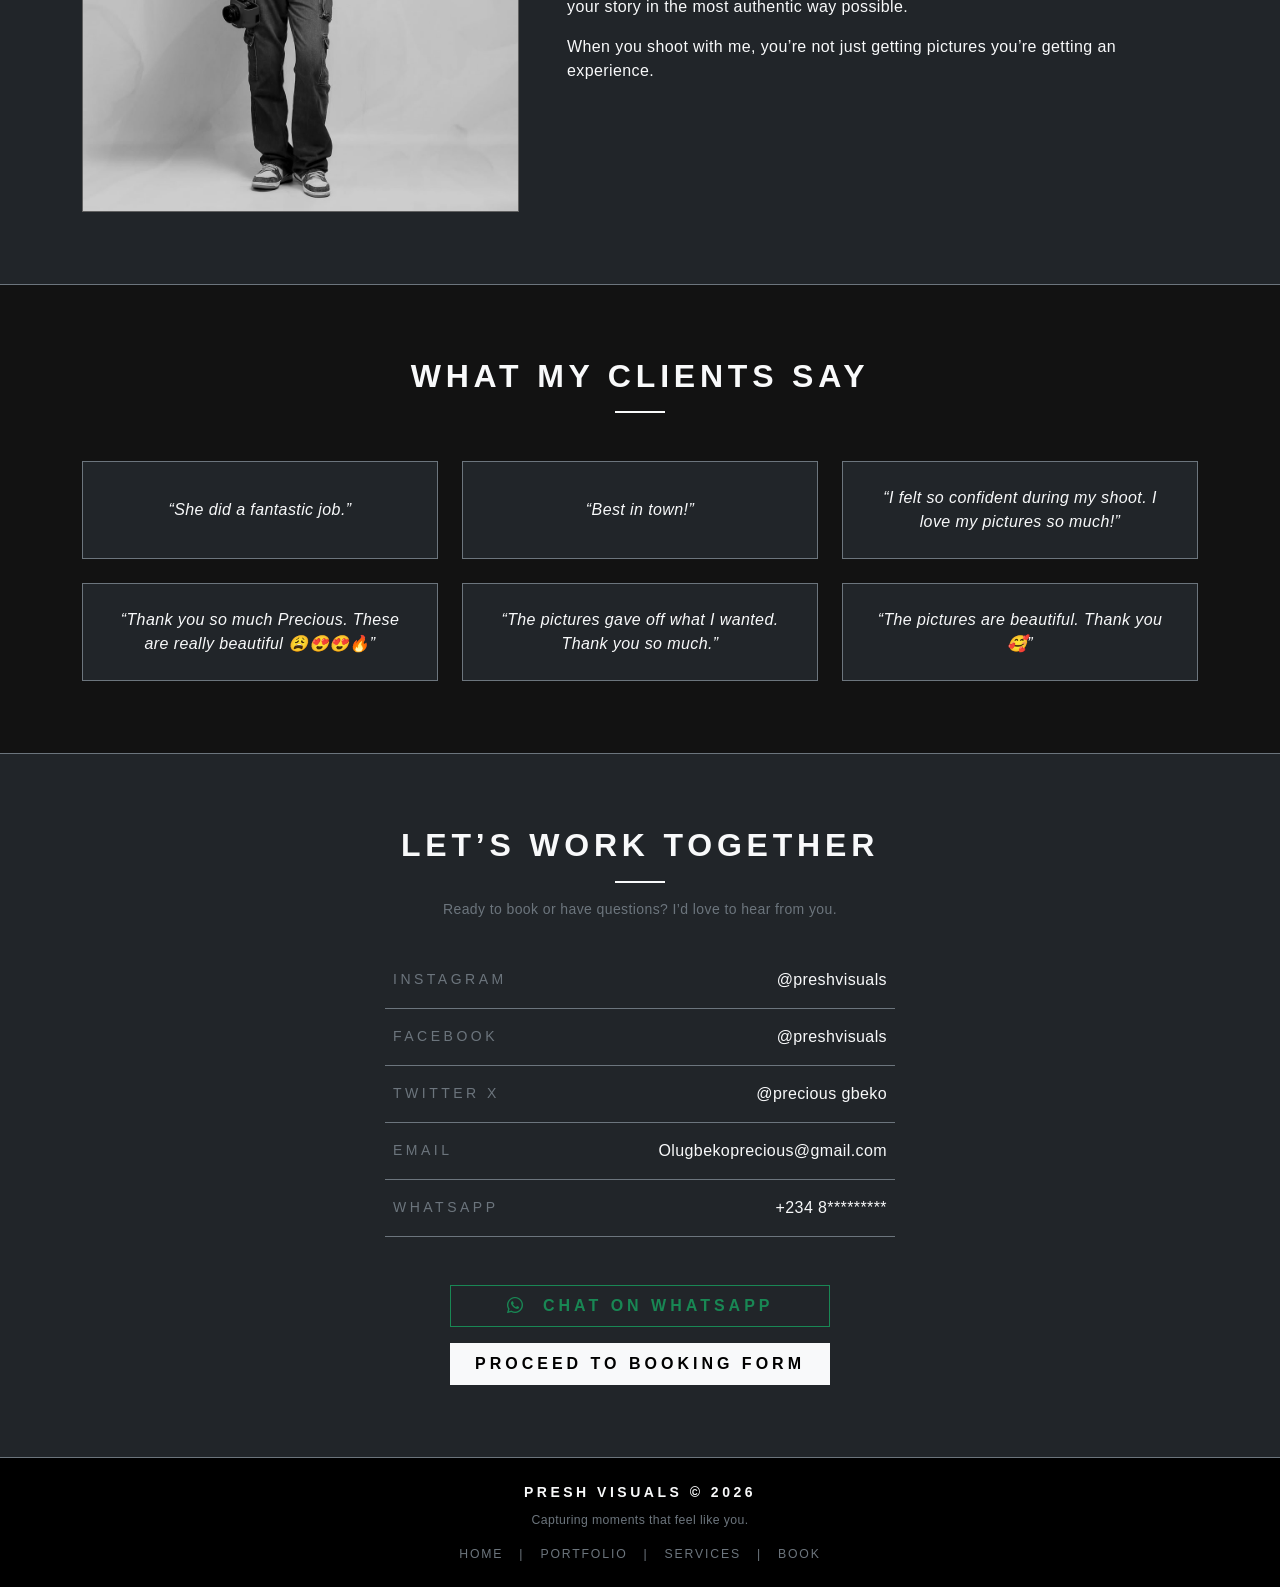
==== commit 99a7b4bf: "iii" ====
--- a/index.html
+++ b/index.html
@@ -5,17 +5,14 @@
     <meta charset="UTF-8">
     <meta name="viewport" content="width=device-width, initial-scale=1.0">
     <title>Presh Visuals | Photography Portfolio</title>
-    <!-- Bootstrap 5 CSS -->
     <link href="https://cdn.jsdelivr.net/npm/bootstrap@5.3.3/dist/css/bootstrap.min.css" rel="stylesheet">
-    <!-- Bootstrap Icons -->
     <link rel="stylesheet" href="https://cdn.jsdelivr.net/npm/bootstrap-icons@1.11.3/font/bootstrap-icons.min.css">
-    <!-- Custom CSS Styling -->
     <link rel="stylesheet" href="style.css">
 </head>
 
 <body class="bg-dark text-light">
 
-    <!-- Navbar -->
+
     <nav class="navbar navbar-expand-lg navbar-dark bg-dark fixed-top border-bottom border-secondary"
         style="background-color: black !important;">
         <div class="container">
@@ -40,7 +37,6 @@
         </div>
     </nav>
 
-    <!-- Hero Section -->
     <header id="home" class="min-vh-100 d-flex align-items-center justify-content-center text-center position-relative"
         style="background: linear-gradient(rgba(0,0,0,0.65), rgba(0,0,0,0.85)), url('/WhatsApp\ Image\ 2026-06-02\ at\ 4.51.00\ PM.jpeg') center/cover no-repeat;">
         <div class="container">
@@ -51,7 +47,6 @@
         </div>
     </header>
 
-    <!-- Short Intro Section -->
     <section class="py-5 bg-black-50 text-center border-bottom border-secondary">
         <div class="container py-4 max-w-md">
             <span class="text-uppercase tracking-widest text-secondary small d-block mb-3">The Creative Eye</span>
@@ -61,7 +56,6 @@
         </div>
     </section>
 
-    <!-- Portfolio Section -->
     <section id="portfolio" class="py-5 mt-4">
         <div class="container">
             <div class="text-center mb-5">
@@ -70,14 +64,13 @@
                 <p class="text-secondary small">A curated collection of my favorite moments real people, real emotions,
                     beautifully captured.</p>
 
-                <!-- Advanced Segment Control Filter -->
                 <div class="btn-group filter-button-group mt-3" role="group">
                     <button type="button" class="btn btn-sm btn-outline-light active rounded-0"
                         data-filter="all">All</button>
                     <button type="button" class="btn btn-sm btn-outline-light rounded-0"
                         data-filter="portraits">Portraits</button>
-                    <button type="button" class="btn btn-sm btn-outline-light rounded-0"
-                        data-filter="events">Events</button>
+                    <!-- <button type="button" class="btn btn-sm btn-outline-light rounded-0"
+                        data-filter="events">Events</button> -->
                     <button type="button" class="btn btn-sm btn-outline-light rounded-0"
                         data-filter="studio">Studio</button>
                     <button type="button" class="btn btn-sm btn-outline-light rounded-0"
@@ -85,7 +78,6 @@
                 </div>
             </div>
 
-            <!-- Mosaic Photo Target Array -->
             <div class="row g-4 id-gallery-grid">
                 <div class="col-md-6 col-lg-4 gallery-item" data-category="portraits">
                     <div class="overflow-hidden position-relative img-hover-box"><img
@@ -113,7 +105,7 @@
                             src="/WhatsApp Image 2026-06-02 at 5.07.35 PM.jpeg"
                             class="img-fluid w-100 transition-transform" alt="Portrait Work"></div>
                 </div>
-                <div class="col-md-6 col-lg-4 gallery-item" data-category="events">
+                <!-- <div class="col-md-6 col-lg-4 gallery-item" data-category="events">
                     <div class="overflow-hidden position-relative img-hover-box"><img
                             src="/WhatsApp Image 2026-06-02 at 5.07.37 PM (1).jpeg"
                             class="img-fluid w-100 transition-transform" alt="Event Work"></div>
@@ -127,7 +119,7 @@
                     <div class="overflow-hidden position-relative img-hover-box"><img
                             src="/WhatsApp Image 2026-06-02 at 5.07.38 PM (1).jpeg"
                             class="img-fluid w-100 transition-transform" alt="Event Work"></div>
-                </div>
+                </div> -->
                 <div class="col-md-6 col-lg-4 gallery-item" data-category="studio">
                     <div class="overflow-hidden position-relative img-hover-box"><img
                             src="/WhatsApp Image 2026-06-02 at 4.52.42 PM.jpeg"
@@ -238,7 +230,6 @@
         </div>
     </section>
 
-    <!-- Services & Pricing Packages Layout -->
     <section id="services" class="py-5 bg-black-50 border-top border-bottom border-secondary">
         <div class="container py-4">
             <div class="text-center mb-5">
@@ -249,7 +240,6 @@
             </div>
 
             <div class="row g-4 justify-content-center">
-                <!-- Package 1 -->
                 <div class="col-md-6 col-lg-4">
                     <div class="card bg-dark border-secondary h-100 rounded-0 p-4">
                         <h4 class="text-uppercase fw-bold text-light mb-3">Portrait Session</h4>
@@ -264,7 +254,6 @@
                         </ul>
                     </div>
                 </div>
-                <!-- Package 2 -->
                 <div class="col-md-6 col-lg-4">
                     <div class="card bg-dark border-secondary h-100 rounded-0 p-4">
                         <h4 class="text-uppercase fw-bold text-light mb-3">Event Coverage</h4>
@@ -278,7 +267,7 @@
                         </ul>
                     </div>
                 </div>
-                <!-- Package 3 -->
+
                 <div class="col-md-6 col-lg-4">
                     <div class="card bg-dark border-secondary h-100 rounded-0 p-4">
                         <h4 class="text-uppercase fw-bold text-light mb-3">Home / Family Session</h4>
@@ -296,7 +285,6 @@
                 </div>
             </div>
 
-            <!-- Value Highlight Banner -->
             <div class="bg-dark border border-secondary text-center p-4 mt-4 max-w-lg mx-auto">
                 <span class="badge bg-light text-dark rounded-0 text-uppercase tracking-wider px-2 py-1 mb-2">Best
                     Value</span>
@@ -313,8 +301,6 @@
             </div>
         </div>
     </section>
-
-    <!-- About Page Section -->
     <section id="about" class="py-5">
         <div class="container py-4">
             <div class="row align-items-center g-5">
@@ -336,8 +322,6 @@
             </div>
         </div>
     </section>
-
-    <!-- Testimonials Section -->
     <section id="testimonials" class="py-5 bg-black-50 border-top border-bottom border-secondary">
         <div class="container py-4">
             <div class="text-center mb-5">
@@ -378,8 +362,6 @@
             </div>
         </div>
     </section>
-
-    <!-- Contact Page Section -->
     <section id="contact" class="py-5 text-center">
         <div class="container py-4 max-w-md">
             <h2 class="text-uppercase fw-bold tracking-wide mb-2">Let’s Work Together</h2>
@@ -417,8 +399,6 @@
                     <span class="text-light"> +234 8*********</span>
                 </div>
             </div>
-
-            <!-- Instant Access Trigger Interface Buttons -->
             <div class="d-grid gap-3 max-w-sm mx-auto">
                 <a href="https://wa.me/2348072279469" target="_blank"
                     class="btn btn-outline-success rounded-0 text-uppercase tracking-wider fw-bold py-2">
@@ -431,7 +411,6 @@
         </div>
     </section>
 
-    <!-- Footer Module -->
     <footer class="bg-black py-4 text-center text-secondary small border-top border-secondary">
         <div class="container">
             <p class="mb-2 fw-bold text-uppercase tracking-wider text-light">Presh Visuals &copy; 2026</p>
@@ -445,7 +424,6 @@
         </div>
     </footer>
 
-    <!-- Scripts components -->
     <script src="https://cdn.jsdelivr.net/npm/bootstrap@5.3.3/dist/js/bootstrap.bundle.min.js"></script>
     <script src="script.js"></script>
 </body>
